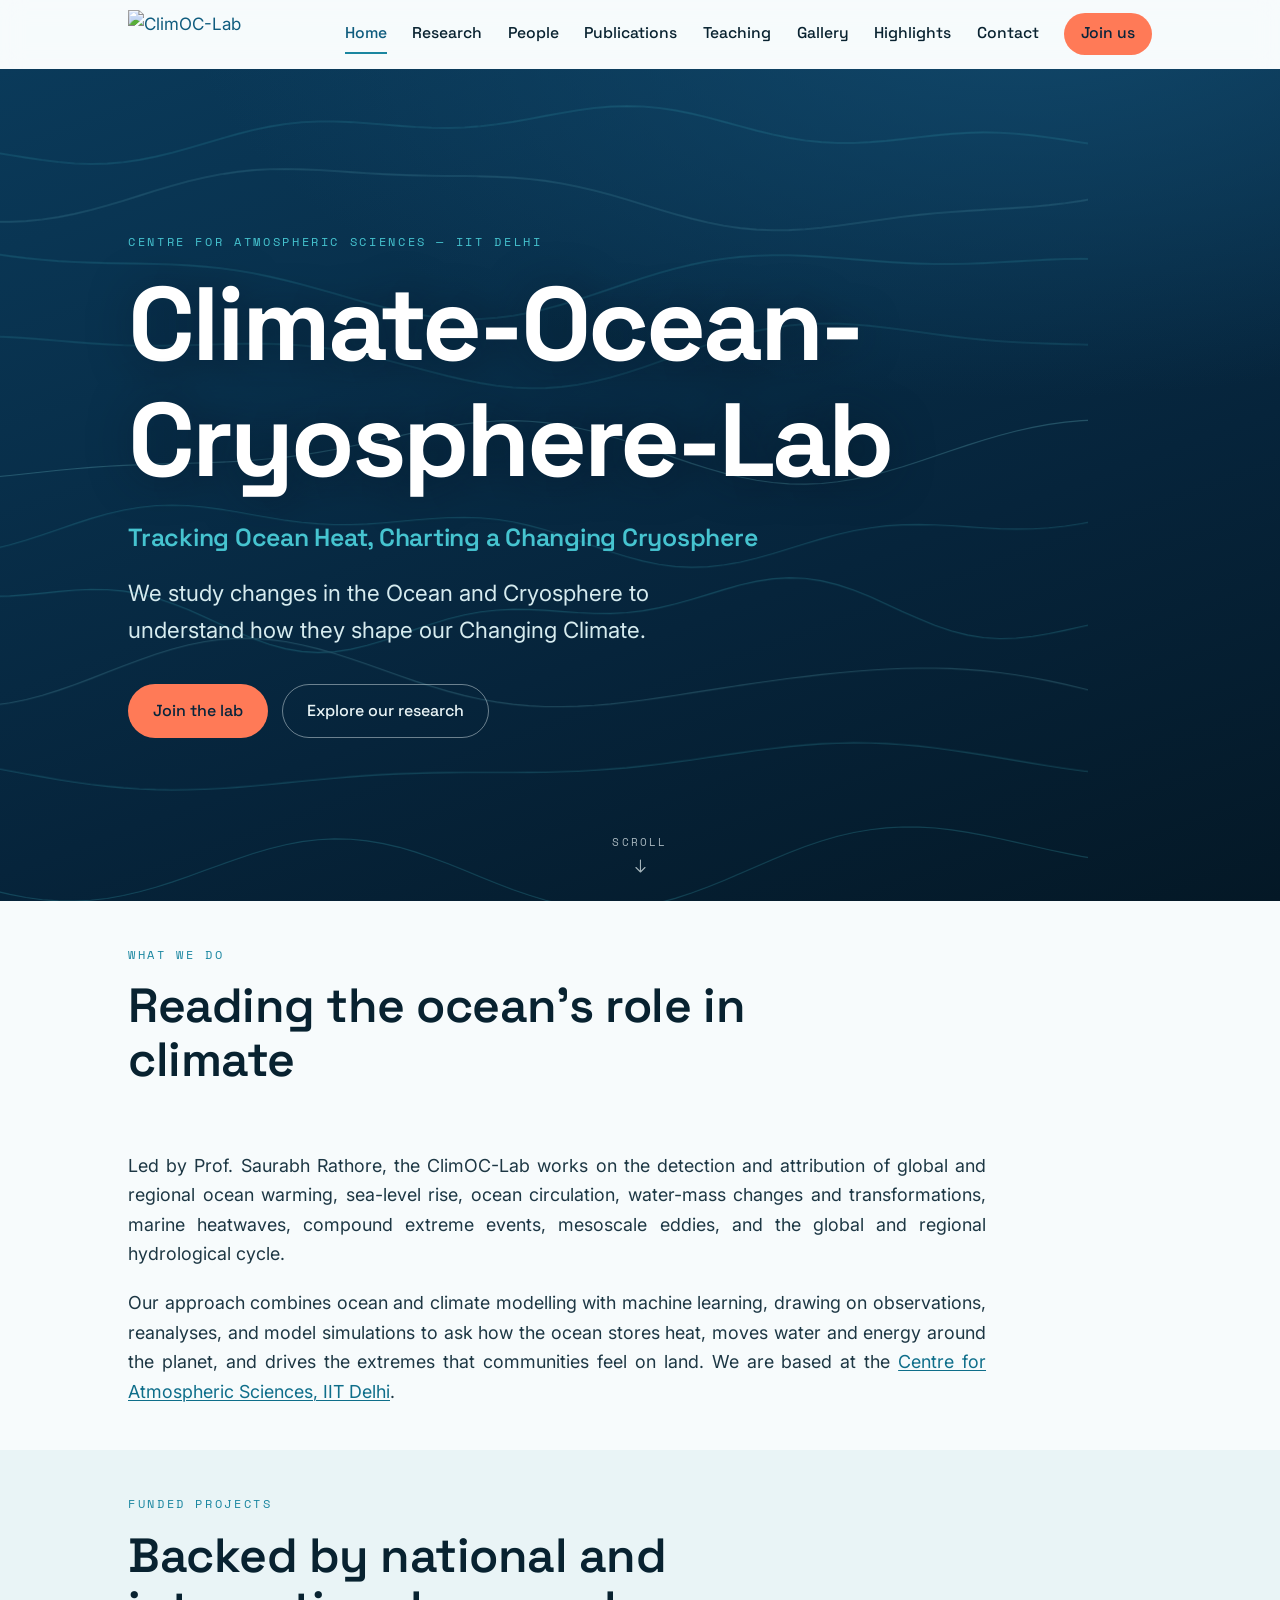
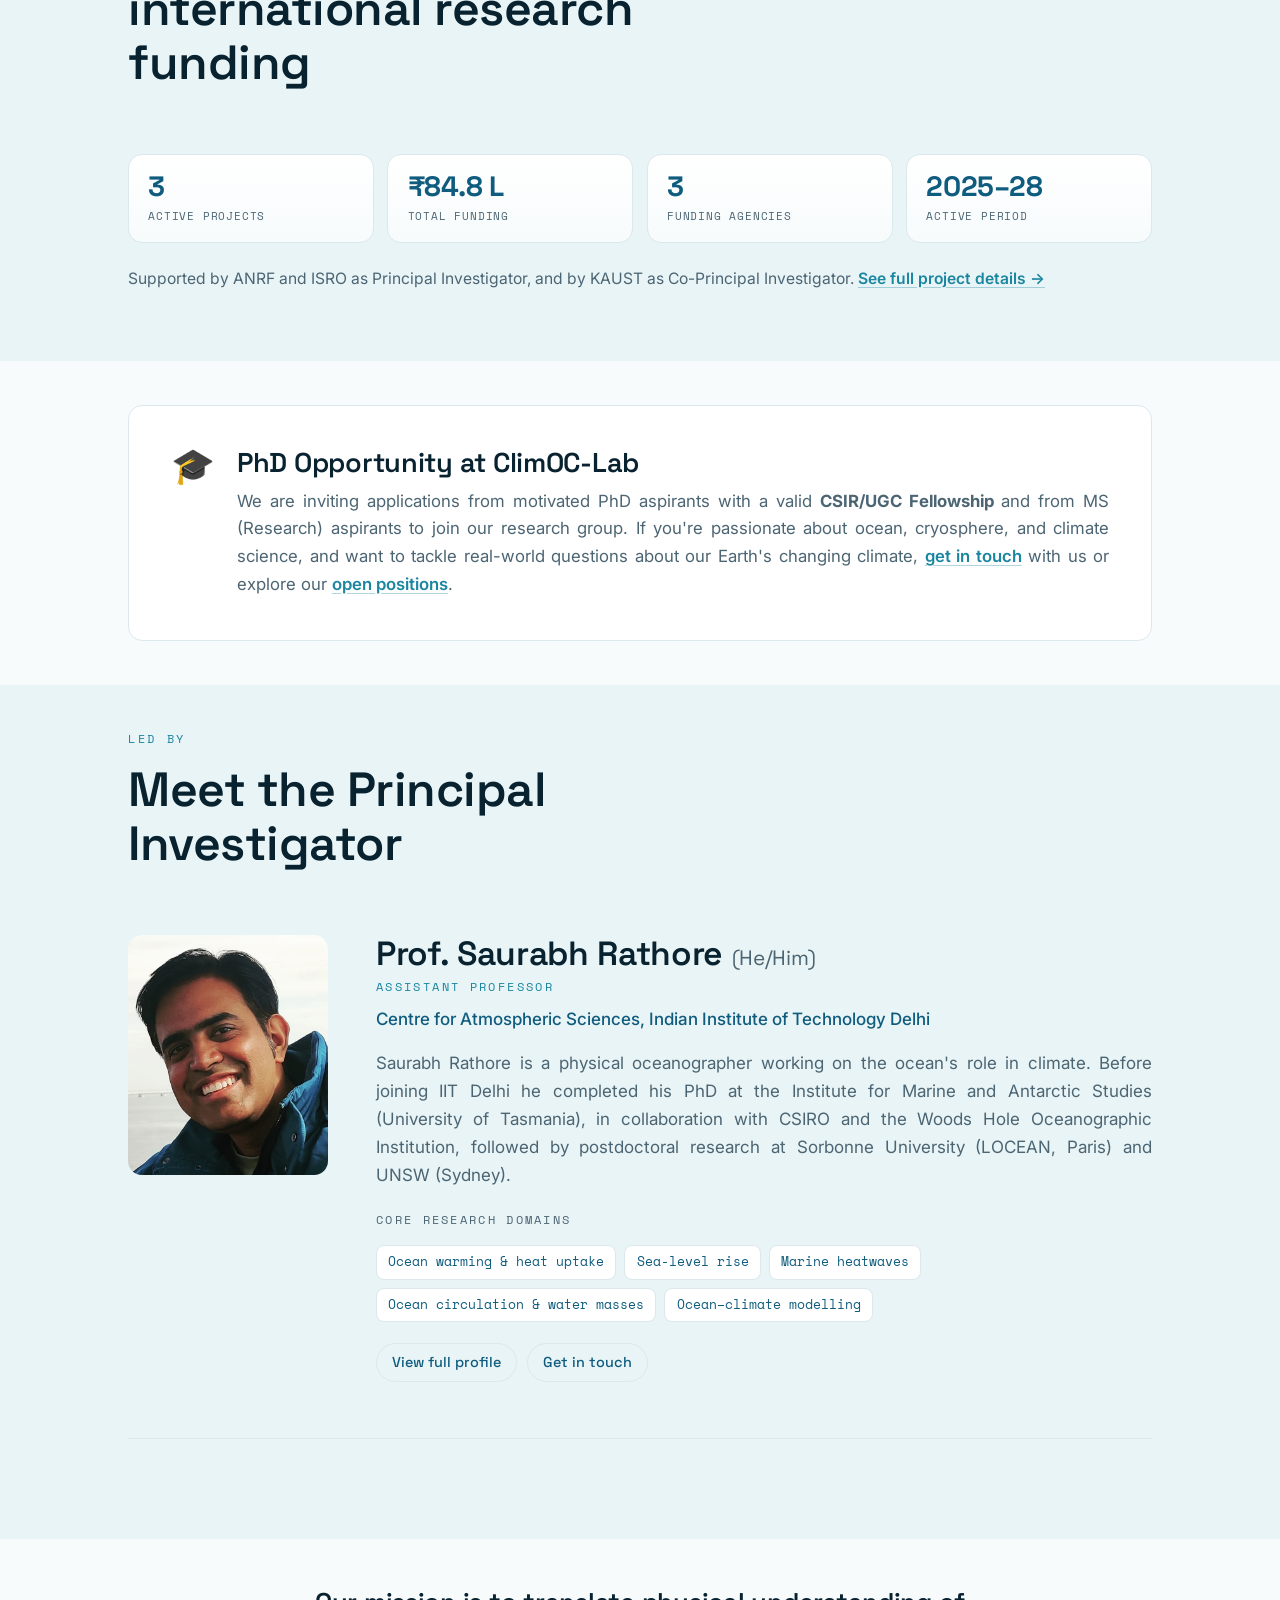
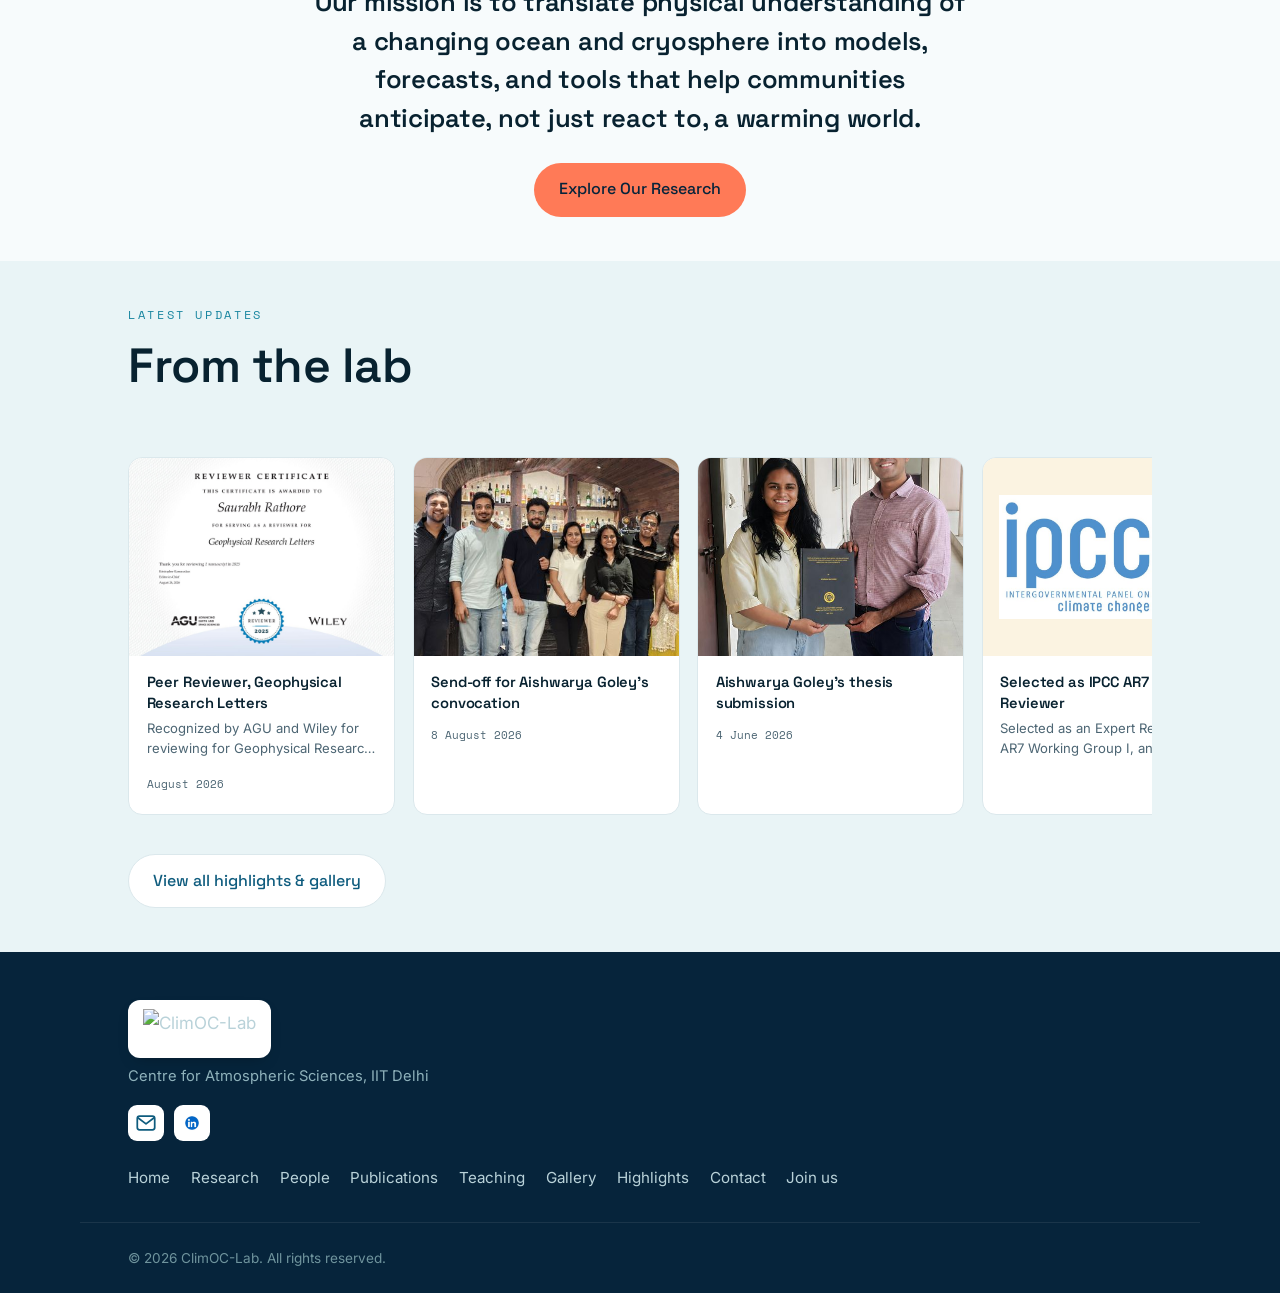
==== index.html @ 92ea8658 "Add files via upload" ====
<!DOCTYPE html>
<html lang="en">
<head>
  <meta charset="UTF-8" />
  <meta name="viewport" content="width=device-width, initial-scale=1.0" />
  <title>ClimOC-Lab — CAS, IIT Delhi</title>
  <meta name="description" content="The ClimOC-Lab at the Centre for Atmospheric Sciences, IIT Delhi, studies ocean warming, sea-level rise, circulation, marine heatwaves, and the ocean's role in a changing climate." />

  <!-- Social preview -->
  <meta property="og:title" content="ClimOC-Lab" />
  <meta property="og:description" content="Studying the global ocean and its role in a changing climate." />
  <meta property="og:type" content="website" />

  <!-- Fonts -->
  <link rel="preconnect" href="https://fonts.googleapis.com" />
  <link rel="preconnect" href="https://fonts.gstatic.com" crossorigin />
  <link href="https://fonts.googleapis.com/css2?family=Space+Grotesk:wght@400;500;600;700&family=Inter:wght@400;500;600&family=Space+Mono:wght@400;700&display=swap" rel="stylesheet" />

  <link rel="stylesheet" href="style.css" />
  <script>document.documentElement.classList.add('js');setTimeout(function(){document.documentElement.classList.add('intro-done');},2400);</script>
  <style>
    /* PI social / research profile icons */
    .pi__social{ display:flex; flex-wrap:wrap; gap:10px; margin-top:14px; }
    .pi__social a{ width:42px; height:42px; border-radius:10px; border:1px solid var(--c-line);
      background:#fff; display:grid; place-items:center; padding:7px;
      transition:transform .15s ease, border-color .2s ease, box-shadow .2s ease; }
    .pi__social a:hover{ transform:translateY(-2px); border-color:var(--c-current);
      box-shadow:0 8px 18px -10px rgba(8,34,48,.45); }
    .pi__social img{ width:100%; height:100%; object-fit:contain; display:block; }
    .pill--cv{ background:var(--c-foam); border-color:var(--c-current); color:var(--c-ocean); font-weight:600; }

    /* This page stacks six sections, each carrying the shared 4–7.5rem top+bottom
       padding meant for a standalone page. That compounds into a huge amount of
       empty scroll between sections — tighten it uniformly across all of them. */
    #about, #funding, #phd-opportunity, #meet-the-pi, #mission, #updates{
      padding-top:clamp(1.75rem, 3.5vw, 2.75rem);
      padding-bottom:clamp(1.75rem, 3.5vw, 2.75rem);
    }

    /* ---- funded projects mini-stats ---- */
    .home-pstats{ display:flex; flex-wrap:wrap; gap:.85rem; margin:0 0 1.4rem; }
    .home-pstat{ flex:1 1 150px; background:linear-gradient(180deg,#fff,var(--c-mist)); border:1px solid var(--c-line);
      border-radius:14px; padding:1.05rem 1.2rem; }
    .home-pstat__num{ font-family:var(--font-display); font-weight:700; font-size:1.75rem; color:var(--c-ocean);
      line-height:1.05; letter-spacing:-.015em; white-space:nowrap; }
    .home-pstat__label{ font-family:var(--font-mono); font-size:.71rem; letter-spacing:.07em; text-transform:uppercase;
      color:var(--c-slate); margin-top:.35rem; }
    .home-funding-note{ color:var(--c-slate); font-size:.98rem; margin:0 0 1.6rem; text-align:justify; }
    .home-funding-note a{ color:var(--c-current); font-weight:600; text-decoration:underline;
      text-decoration-color:rgba(26,134,160,.35); text-underline-offset:3px; white-space:nowrap; }
    .home-funding-note a:hover{ text-decoration-color:currentColor; }

    /* ---- latest updates (merged: highlights + gallery, kept selective) ---- */
    .updates-grid{ display:flex; gap:1.1rem; margin:0 0 1.8rem; overflow-x:auto; scroll-snap-type:x mandatory;
      padding-bottom:.6rem; -webkit-overflow-scrolling:touch; }
    .updates-grid::-webkit-scrollbar{ height:7px; }
    .updates-grid::-webkit-scrollbar-track{ background:var(--c-mist); border-radius:999px; }
    .updates-grid::-webkit-scrollbar-thumb{ background:var(--c-line); border-radius:999px; }
    .updates-grid::-webkit-scrollbar-thumb:hover{ background:var(--c-current); }
    .update-card{ flex:0 0 clamp(220px, 24vw, 267px); scroll-snap-align:start; display:block; background:#fff;
      border:1px solid var(--c-line); border-radius:14px; overflow:hidden;
      text-decoration:none; transition:transform .2s ease, box-shadow .2s ease, border-color .2s ease; }
    .update-card:hover{ transform:translateY(-4px); box-shadow:0 18px 36px -22px rgba(8,34,48,.4); border-color:var(--cat-color,#BFE0E6); }
    .update-card__visual{ aspect-ratio:4/3; background:var(--c-mist); overflow:hidden; }
    .update-card__visual img{ width:100%; height:100%; object-fit:cover; display:block; transition:transform .4s ease; }
    .update-card:hover .update-card__visual img{ transform:scale(1.06); }
    .update-card__icon{ width:100%; height:100%; display:grid; place-items:center; background:var(--cat-tint,#F7FBFC); }
    .update-card__visual--logo{ display:grid; place-items:center; background:var(--cat-tint,#F7FBFC); padding:1rem; }
    .update-card__visual--logo img{ width:100%; height:100%; object-fit:contain; }
    .update-card__icon svg{ width:34px; height:34px; color:var(--cat-color); }
    .update-card__body{ padding:1rem 1.1rem 1.15rem; }
    .update-card__badge{ display:block; font-family:var(--font-mono); font-size:.66rem; font-weight:700;
      letter-spacing:.05em; text-transform:uppercase; color:var(--cat-color); margin-bottom:.5rem; }
    .update-card__title{ font-size:.92rem; font-weight:600; color:var(--c-ink); margin:0 0 .35rem; line-height:1.4;
      display:-webkit-box; -webkit-line-clamp:2; -webkit-box-orient:vertical; overflow:hidden; }
    .update-card__desc{ font-size:.82rem; color:var(--c-slate); line-height:1.5; margin:0 0 .6rem;
      display:-webkit-box; -webkit-line-clamp:2; -webkit-box-orient:vertical; overflow:hidden; }
    .update-card__date{ font-family:var(--font-mono); font-size:.7rem; color:var(--c-slate); }
    .btn--ghost-light{ background:#fff; color:var(--c-ocean); border:1.5px solid var(--c-line); }
    .btn--ghost-light:hover{ border-color:var(--c-current); color:var(--c-current); background:var(--c-foam); }

    /* ---- our mission ---- */
    .home-mission{ max-width:68ch; text-align:center; margin-inline:auto; }
    .home-mission__text{ font-family:var(--font-display); font-weight:600; font-size:clamp(1.25rem,2.6vw,1.6rem);
      color:var(--c-ink); line-height:1.5; letter-spacing:-.01em; margin:0 0 1.6rem; }
    #about .about__lead{ max-width:78ch; }
  </style>
  <link rel="icon" type="image/png" href="main-logo/climoc-logo.png" />
</head>
<body>
  <a class="skip-link" href="#main">Skip to content</a>

  <!-- ============ NAV ============ -->
  <header class="nav" id="nav">
    <div class="nav__inner">
      <a class="brand" href="index.html" aria-label="ClimOC-Lab home">
        <img class="brand__img" src="main-logo/climoc-logo.png" alt="ClimOC-Lab" style="height:48px;width:auto;display:block">
      </a>

      <button class="nav__toggle" id="navToggle" aria-expanded="false" aria-controls="navMenu" aria-label="Open menu">
        <span></span><span></span><span></span>
      </button>

      <nav class="nav__menu" id="navMenu" aria-label="Primary">
        <a href="index.html" class="is-active" aria-current="page">Home</a>
        <a href="research.html">Research</a>
        <a href="people.html">People</a>
        <a href="publications.html">Publications</a>
        <a href="teaching.html">Teaching</a>
        <a href="gallery.html">Gallery</a>
        <a href="highlights.html">Highlights</a>
        <a href="contact.html">Contact</a>
        <a href="join.html" class="nav__cta">Join us</a>
      </nav>
    </div>
  </header>

  <main id="main">

    <!-- ============ HERO ============ -->
    <section class="hero" id="home">
      <div class="hero-bg" aria-hidden="true">
        <svg class="contours" viewBox="0 0 1440 820" preserveAspectRatio="xMidYMid slice">
          <g class="contour-lines">
            <path d="M 0.0 -50.1 L 16.0 -53.3 L 32.0 -56.5 L 48.0 -59.8 L 64.0 -63.0 L 80.0 -65.9 L 96.0 -68.5 L 112.0 -70.7 L 128.0 -72.4 L 144.0 -73.5 L 160.0 -74.1 L 176.0 -74.0 L 192.0 -73.4 L 208.0 -72.2 L 224.0 -70.5 L 240.0 -68.5 L 256.0 -66.1 L 272.0 -63.6 L 288.0 -61.0 L 304.0 -58.5 L 320.0 -56.1 L 336.0 -53.9 L 352.0 -52.0 L 368.0 -50.4 L 384.0 -49.1 L 400.0 -48.1 L 416.0 -47.4 L 432.0 -46.8 L 448.0 -46.4 L 464.0 -46.1 L 480.0 -45.7 L 496.0 -45.2 L 512.0 -44.5 L 528.0 -43.6 L 544.0 -42.4 L 560.0 -40.9 L 576.0 -39.1 L 592.0 -37.0 L 608.0 -34.7 L 624.0 -32.3 L 640.0 -29.9 L 656.0 -27.5 L 672.0 -25.2 L 688.0 -23.3 L 704.0 -21.7 L 720.0 -20.5 L 736.0 -19.9 L 752.0 -19.9 L 768.0 -20.4 L 784.0 -21.5 L 800.0 -23.2 L 816.0 -25.3 L 832.0 -27.8 L 848.0 -30.6 L 864.0 -33.5 L 880.0 -36.5 L 896.0 -39.5 L 912.0 -42.2 L 928.0 -44.7 L 944.0 -46.8 L 960.0 -48.5 L 976.0 -49.7 L 992.0 -50.4 L 1008.0 -50.7 L 1024.0 -50.6 L 1040.0 -50.1 L 1056.0 -49.4 L 1072.0 -48.5 L 1088.0 -47.5 L 1104.0 -46.5 L 1120.0 -45.6 L 1136.0 -44.8 L 1152.0 -44.3 L 1168.0 -44.0 L 1184.0 -43.9 L 1200.0 -44.0 L 1216.0 -44.4 L 1232.0 -44.8 L 1248.0 -45.3 L 1264.0 -45.7 L 1280.0 -46.0 L 1296.0 -46.0 L 1312.0 -45.7 L 1328.0 -45.1 L 1344.0 -44.0 L 1360.0 -42.4 L 1376.0 -40.4 L 1392.0 -37.9 L 1408.0 -35.1 L 1424.0 -31.9 L 1440.0 -28.5" />
            <path d="M 0.0 74.2 L 16.0 78.2 L 32.0 81.3 L 48.0 83.6 L 64.0 84.8 L 80.0 85.2 L 96.0 84.8 L 112.0 83.8 L 128.0 82.3 L 144.0 80.6 L 160.0 79.1 L 176.0 77.8 L 192.0 76.9 L 208.0 76.7 L 224.0 77.1 L 240.0 78.2 L 256.0 80.0 L 272.0 82.2 L 288.0 84.7 L 304.0 87.3 L 320.0 89.7 L 336.0 91.7 L 352.0 93.1 L 368.0 93.6 L 384.0 93.3 L 400.0 91.9 L 416.0 89.6 L 432.0 86.4 L 448.0 82.5 L 464.0 78.1 L 480.0 73.4 L 496.0 68.7 L 512.0 64.2 L 528.0 60.1 L 544.0 56.8 L 560.0 54.2 L 576.0 52.5 L 592.0 51.7 L 608.0 51.7 L 624.0 52.3 L 640.0 53.4 L 656.0 54.7 L 672.0 56.1 L 688.0 57.2 L 704.0 57.9 L 720.0 58.1 L 736.0 57.6 L 752.0 56.4 L 768.0 54.5 L 784.0 52.1 L 800.0 49.3 L 816.0 46.2 L 832.0 43.3 L 848.0 40.6 L 864.0 38.5 L 880.0 37.1 L 896.0 36.6 L 912.0 37.0 L 928.0 38.5 L 944.0 40.8 L 960.0 44.0 L 976.0 47.8 L 992.0 52.1 L 1008.0 56.4 L 1024.0 60.7 L 1040.0 64.6 L 1056.0 67.9 L 1072.0 70.4 L 1088.0 72.1 L 1104.0 72.9 L 1120.0 72.9 L 1136.0 72.1 L 1152.0 70.8 L 1168.0 69.1 L 1184.0 67.2 L 1200.0 65.4 L 1216.0 63.9 L 1232.0 62.9 L 1248.0 62.5 L 1264.0 62.8 L 1280.0 63.8 L 1296.0 65.4 L 1312.0 67.5 L 1328.0 69.9 L 1344.0 72.4 L 1360.0 74.7 L 1376.0 76.6 L 1392.0 77.8 L 1408.0 78.3 L 1424.0 77.8 L 1440.0 76.3" />
            <path d="M 0.0 131.7 L 16.0 133.8 L 32.0 135.4 L 48.0 136.6 L 64.0 137.4 L 80.0 138.0 L 96.0 138.6 L 112.0 139.1 L 128.0 139.8 L 144.0 140.6 L 160.0 141.7 L 176.0 143.1 L 192.0 144.6 L 208.0 146.2 L 224.0 147.7 L 240.0 149.1 L 256.0 150.2 L 272.0 150.7 L 288.0 150.7 L 304.0 149.9 L 320.0 148.3 L 336.0 146.0 L 352.0 142.8 L 368.0 139.0 L 384.0 134.6 L 400.0 129.8 L 416.0 124.8 L 432.0 119.8 L 448.0 115.1 L 464.0 110.7 L 480.0 106.9 L 496.0 103.8 L 512.0 101.4 L 528.0 99.7 L 544.0 98.8 L 560.0 98.6 L 576.0 98.9 L 592.0 99.6 L 608.0 100.5 L 624.0 101.6 L 640.0 102.7 L 656.0 103.6 L 672.0 104.3 L 688.0 104.8 L 704.0 105.2 L 720.0 105.4 L 736.0 105.5 L 752.0 105.8 L 768.0 106.3 L 784.0 107.1 L 800.0 108.4 L 816.0 110.3 L 832.0 112.8 L 848.0 116.0 L 864.0 119.7 L 880.0 124.0 L 896.0 128.6 L 912.0 133.5 L 928.0 138.4 L 944.0 143.1 L 960.0 147.5 L 976.0 151.3 L 992.0 154.5 L 1008.0 156.8 L 1024.0 158.3 L 1040.0 158.9 L 1056.0 158.8 L 1072.0 157.9 L 1088.0 156.4 L 1104.0 154.5 L 1120.0 152.3 L 1136.0 150.0 L 1152.0 147.8 L 1168.0 145.6 L 1184.0 143.8 L 1200.0 142.2 L 1216.0 140.9 L 1232.0 139.8 L 1248.0 138.8 L 1264.0 137.9 L 1280.0 136.9 L 1296.0 135.7 L 1312.0 134.2 L 1328.0 132.3 L 1344.0 130.0 L 1360.0 127.1 L 1376.0 123.9 L 1392.0 120.3 L 1408.0 116.5 L 1424.0 112.6 L 1440.0 108.9" />
            <path d="M 0.0 189.7 L 16.0 184.2 L 32.0 179.2 L 48.0 174.8 L 64.0 171.0 L 80.0 168.0 L 96.0 165.9 L 112.0 164.6 L 128.0 164.1 L 144.0 164.4 L 160.0 165.4 L 176.0 167.0 L 192.0 169.0 L 208.0 171.5 L 224.0 174.1 L 240.0 176.9 L 256.0 179.6 L 272.0 182.1 L 288.0 184.4 L 304.0 186.4 L 320.0 188.0 L 336.0 189.3 L 352.0 190.2 L 368.0 190.8 L 384.0 191.3 L 400.0 191.6 L 416.0 191.8 L 432.0 192.2 L 448.0 192.7 L 464.0 193.5 L 480.0 194.8 L 496.0 196.4 L 512.0 198.6 L 528.0 201.3 L 544.0 204.6 L 560.0 208.3 L 576.0 212.4 L 592.0 216.8 L 608.0 221.3 L 624.0 226.0 L 640.0 230.5 L 656.0 234.7 L 672.0 238.4 L 688.0 241.6 L 704.0 244.1 L 720.0 245.8 L 736.0 246.6 L 752.0 246.4 L 768.0 245.2 L 784.0 243.2 L 800.0 240.3 L 816.0 236.5 L 832.0 232.2 L 848.0 227.3 L 864.0 222.1 L 880.0 216.7 L 896.0 211.3 L 912.0 206.0 L 928.0 201.1 L 944.0 196.7 L 960.0 192.8 L 976.0 189.5 L 992.0 187.0 L 1008.0 185.2 L 1024.0 184.0 L 1040.0 183.5 L 1056.0 183.6 L 1072.0 184.2 L 1088.0 185.2 L 1104.0 186.3 L 1120.0 187.6 L 1136.0 188.9 L 1152.0 190.1 L 1168.0 191.1 L 1184.0 191.8 L 1200.0 192.2 L 1216.0 192.2 L 1232.0 191.9 L 1248.0 191.3 L 1264.0 190.5 L 1280.0 189.6 L 1296.0 188.7 L 1312.0 187.9 L 1328.0 187.3 L 1344.0 187.1 L 1360.0 187.3 L 1376.0 188.1 L 1392.0 189.5 L 1408.0 191.6 L 1424.0 194.3 L 1440.0 197.8" />
            <path d="M 0.0 326.6 L 16.0 323.9 L 32.0 320.3 L 48.0 316.0 L 64.0 311.0 L 80.0 305.5 L 96.0 299.8 L 112.0 294.0 L 128.0 288.3 L 144.0 283.0 L 160.0 278.1 L 176.0 273.8 L 192.0 270.2 L 208.0 267.4 L 224.0 265.4 L 240.0 264.1 L 256.0 263.6 L 272.0 263.6 L 288.0 264.2 L 304.0 265.2 L 320.0 266.5 L 336.0 267.8 L 352.0 269.2 L 368.0 270.4 L 384.0 271.4 L 400.0 272.2 L 416.0 272.6 L 432.0 272.8 L 448.0 272.6 L 464.0 272.3 L 480.0 271.8 L 496.0 271.3 L 512.0 270.9 L 528.0 270.7 L 544.0 270.9 L 560.0 271.4 L 576.0 272.5 L 592.0 274.1 L 608.0 276.3 L 624.0 279.1 L 640.0 282.4 L 656.0 286.1 L 672.0 290.2 L 688.0 294.4 L 704.0 298.6 L 720.0 302.7 L 736.0 306.4 L 752.0 309.6 L 768.0 312.2 L 784.0 313.9 L 800.0 314.7 L 816.0 314.5 L 832.0 313.3 L 848.0 311.2 L 864.0 308.0 L 880.0 304.1 L 896.0 299.4 L 912.0 294.2 L 928.0 288.6 L 944.0 282.8 L 960.0 277.1 L 976.0 271.6 L 992.0 266.5 L 1008.0 262.0 L 1024.0 258.1 L 1040.0 255.1 L 1056.0 252.8 L 1072.0 251.4 L 1088.0 250.8 L 1104.0 251.0 L 1120.0 251.8 L 1136.0 253.2 L 1152.0 255.0 L 1168.0 257.0 L 1184.0 259.2 L 1200.0 261.4 L 1216.0 263.5 L 1232.0 265.4 L 1248.0 267.0 L 1264.0 268.3 L 1280.0 269.3 L 1296.0 270.1 L 1312.0 270.7 L 1328.0 271.1 L 1344.0 271.5 L 1360.0 272.1 L 1376.0 272.8 L 1392.0 273.9 L 1408.0 275.4 L 1424.0 277.4 L 1440.0 279.9" />
            <path d="M 0.0 353.4 L 16.0 359.0 L 32.0 364.9 L 48.0 370.9 L 64.0 376.7 L 80.0 382.3 L 96.0 387.4 L 112.0 392.1 L 128.0 396.1 L 144.0 399.4 L 160.0 402.0 L 176.0 403.8 L 192.0 404.9 L 208.0 405.4 L 224.0 405.3 L 240.0 404.6 L 256.0 403.5 L 272.0 402.1 L 288.0 400.6 L 304.0 398.9 L 320.0 397.2 L 336.0 395.5 L 352.0 394.0 L 368.0 392.7 L 384.0 391.6 L 400.0 390.7 L 416.0 390.0 L 432.0 389.5 L 448.0 389.0 L 464.0 388.6 L 480.0 388.1 L 496.0 387.5 L 512.0 386.7 L 528.0 385.6 L 544.0 384.2 L 560.0 382.5 L 576.0 380.4 L 592.0 377.9 L 608.0 375.1 L 624.0 371.9 L 640.0 368.6 L 656.0 365.1 L 672.0 361.6 L 688.0 358.1 L 704.0 355.0 L 720.0 352.1 L 736.0 349.8 L 752.0 348.0 L 768.0 346.9 L 784.0 346.6 L 800.0 347.2 L 816.0 348.5 L 832.0 350.8 L 848.0 353.8 L 864.0 357.6 L 880.0 362.0 L 896.0 366.9 L 912.0 372.2 L 928.0 377.7 L 944.0 383.3 L 960.0 388.7 L 976.0 393.7 L 992.0 398.3 L 1008.0 402.2 L 1024.0 405.4 L 1040.0 407.6 L 1056.0 408.9 L 1072.0 409.2 L 1088.0 408.5 L 1104.0 406.8 L 1120.0 404.2 L 1136.0 400.8 L 1152.0 396.7 L 1168.0 392.0 L 1184.0 386.9 L 1200.0 381.5 L 1216.0 376.1 L 1232.0 370.7 L 1248.0 365.7 L 1264.0 361.0 L 1280.0 356.8 L 1296.0 353.2 L 1312.0 350.3 L 1328.0 348.1 L 1344.0 346.6 L 1360.0 345.8 L 1376.0 345.6 L 1392.0 346.1 L 1408.0 347.1 L 1424.0 348.4 L 1440.0 350.1" />
            <path d="M 0.0 448.5 L 16.0 447.6 L 32.0 447.3 L 48.0 447.7 L 64.0 448.9 L 80.0 450.9 L 96.0 453.7 L 112.0 457.0 L 128.0 460.8 L 144.0 464.8 L 160.0 468.7 L 176.0 472.1 L 192.0 474.9 L 208.0 476.8 L 224.0 477.6 L 240.0 477.3 L 256.0 475.7 L 272.0 473.0 L 288.0 469.2 L 304.0 464.5 L 320.0 459.3 L 336.0 453.8 L 352.0 448.3 L 368.0 443.1 L 384.0 438.5 L 400.0 434.8 L 416.0 432.1 L 432.0 430.4 L 448.0 429.9 L 464.0 430.4 L 480.0 431.9 L 496.0 434.0 L 512.0 436.6 L 528.0 439.5 L 544.0 442.3 L 560.0 444.9 L 576.0 446.9 L 592.0 448.3 L 608.0 449.1 L 624.0 449.1 L 640.0 448.5 L 656.0 447.4 L 672.0 446.0 L 688.0 444.5 L 704.0 443.2 L 720.0 442.2 L 736.0 442.0 L 752.0 442.5 L 768.0 444.0 L 784.0 446.5 L 800.0 450.0 L 816.0 454.3 L 832.0 459.3 L 848.0 464.7 L 864.0 470.3 L 880.0 475.7 L 896.0 480.7 L 912.0 485.0 L 928.0 488.3 L 944.0 490.4 L 960.0 491.2 L 976.0 490.7 L 992.0 488.9 L 1008.0 486.1 L 1024.0 482.2 L 1040.0 477.8 L 1056.0 472.9 L 1072.0 467.9 L 1088.0 463.1 L 1104.0 458.8 L 1120.0 455.1 L 1136.0 452.3 L 1152.0 450.3 L 1168.0 449.3 L 1184.0 449.0 L 1200.0 449.4 L 1216.0 450.2 L 1232.0 451.3 L 1248.0 452.4 L 1264.0 453.2 L 1280.0 453.5 L 1296.0 453.3 L 1312.0 452.3 L 1328.0 450.6 L 1344.0 448.2 L 1360.0 445.1 L 1376.0 441.7 L 1392.0 438.2 L 1408.0 434.7 L 1424.0 431.5 L 1440.0 429.0" />
            <path d="M 0.0 539.4 L 16.0 531.6 L 32.0 524.0 L 48.0 517.0 L 64.0 510.9 L 80.0 506.1 L 96.0 502.8 L 112.0 501.1 L 128.0 500.9 L 144.0 502.0 L 160.0 504.2 L 176.0 507.0 L 192.0 510.2 L 208.0 513.4 L 224.0 516.2 L 240.0 518.3 L 256.0 519.6 L 272.0 519.9 L 288.0 519.5 L 304.0 518.3 L 320.0 516.8 L 336.0 515.1 L 352.0 513.7 L 368.0 513.0 L 384.0 513.2 L 400.0 514.6 L 416.0 517.3 L 432.0 521.3 L 448.0 526.7 L 464.0 533.0 L 480.0 540.1 L 496.0 547.5 L 512.0 554.8 L 528.0 561.5 L 544.0 567.1 L 560.0 571.5 L 576.0 574.2 L 592.0 575.2 L 608.0 574.4 L 624.0 572.0 L 640.0 568.2 L 656.0 563.4 L 672.0 558.0 L 688.0 552.3 L 704.0 546.9 L 720.0 542.1 L 736.0 538.1 L 752.0 535.2 L 768.0 533.4 L 784.0 532.6 L 800.0 532.8 L 816.0 533.6 L 832.0 534.8 L 848.0 535.9 L 864.0 536.6 L 880.0 536.7 L 896.0 535.9 L 912.0 534.0 L 928.0 531.1 L 944.0 527.3 L 960.0 522.8 L 976.0 518.0 L 992.0 513.1 L 1008.0 508.6 L 1024.0 505.0 L 1040.0 502.5 L 1056.0 501.5 L 1072.0 502.1 L 1088.0 504.5 L 1104.0 508.4 L 1120.0 513.8 L 1136.0 520.2 L 1152.0 527.4 L 1168.0 534.8 L 1184.0 541.9 L 1200.0 548.4 L 1216.0 553.8 L 1232.0 557.9 L 1248.0 560.5 L 1264.0 561.5 L 1280.0 561.0 L 1296.0 559.3 L 1312.0 556.6 L 1328.0 553.3 L 1344.0 549.7 L 1360.0 546.3 L 1376.0 543.4 L 1392.0 541.2 L 1408.0 539.9 L 1424.0 539.5 L 1440.0 539.9" />
            <path d="M 0.0 571.4 L 16.0 572.3 L 32.0 574.2 L 48.0 577.0 L 64.0 580.8 L 80.0 585.2 L 96.0 590.2 L 112.0 595.6 L 128.0 601.2 L 144.0 606.8 L 160.0 612.0 L 176.0 616.8 L 192.0 621.0 L 208.0 624.3 L 224.0 626.6 L 240.0 627.9 L 256.0 628.0 L 272.0 627.0 L 288.0 624.8 L 304.0 621.6 L 320.0 617.4 L 336.0 612.4 L 352.0 606.8 L 368.0 600.8 L 384.0 594.6 L 400.0 588.4 L 416.0 582.4 L 432.0 576.8 L 448.0 571.9 L 464.0 567.7 L 480.0 564.5 L 496.0 562.3 L 512.0 561.2 L 528.0 561.3 L 544.0 562.4 L 560.0 564.5 L 576.0 567.6 L 592.0 571.5 L 608.0 576.1 L 624.0 581.3 L 640.0 586.7 L 656.0 592.4 L 672.0 598.0 L 688.0 603.5 L 704.0 608.6 L 720.0 613.4 L 736.0 617.6 L 752.0 621.1 L 768.0 624.0 L 784.0 626.2 L 800.0 627.7 L 816.0 628.5 L 832.0 628.6 L 848.0 628.2 L 864.0 627.3 L 880.0 625.9 L 896.0 624.1 L 912.0 622.1 L 928.0 619.8 L 944.0 617.4 L 960.0 614.9 L 976.0 612.4 L 992.0 609.9 L 1008.0 607.5 L 1024.0 605.1 L 1040.0 602.9 L 1056.0 600.7 L 1072.0 598.8 L 1088.0 596.9 L 1104.0 595.3 L 1120.0 593.8 L 1136.0 592.6 L 1152.0 591.6 L 1168.0 590.9 L 1184.0 590.6 L 1200.0 590.6 L 1216.0 591.0 L 1232.0 591.9 L 1248.0 593.2 L 1264.0 595.0 L 1280.0 597.2 L 1296.0 599.9 L 1312.0 603.0 L 1328.0 606.5 L 1344.0 610.3 L 1360.0 614.2 L 1376.0 618.3 L 1392.0 622.4 L 1408.0 626.2 L 1424.0 629.8 L 1440.0 633.0" />
            <path d="M 0.0 678.4 L 16.0 677.3 L 32.0 676.3 L 48.0 675.2 L 64.0 674.3 L 80.0 673.6 L 96.0 673.0 L 112.0 672.8 L 128.0 672.8 L 144.0 673.2 L 160.0 674.0 L 176.0 675.2 L 192.0 676.7 L 208.0 678.6 L 224.0 680.8 L 240.0 683.3 L 256.0 686.0 L 272.0 688.9 L 288.0 691.8 L 304.0 694.8 L 320.0 697.6 L 336.0 700.4 L 352.0 702.9 L 368.0 705.1 L 384.0 706.9 L 400.0 708.4 L 416.0 709.5 L 432.0 710.2 L 448.0 710.5 L 464.0 710.3 L 480.0 709.8 L 496.0 709.0 L 512.0 707.9 L 528.0 706.6 L 544.0 705.1 L 560.0 703.5 L 576.0 701.9 L 592.0 700.4 L 608.0 698.9 L 624.0 697.6 L 640.0 696.4 L 656.0 695.4 L 672.0 694.6 L 688.0 694.1 L 704.0 693.7 L 720.0 693.4 L 736.0 693.3 L 752.0 693.3 L 768.0 693.3 L 784.0 693.3 L 800.0 693.2 L 816.0 693.0 L 832.0 692.6 L 848.0 692.0 L 864.0 691.1 L 880.0 690.0 L 896.0 688.7 L 912.0 687.0 L 928.0 685.2 L 944.0 683.1 L 960.0 680.9 L 976.0 678.5 L 992.0 676.2 L 1008.0 673.9 L 1024.0 671.6 L 1040.0 669.6 L 1056.0 667.8 L 1072.0 666.3 L 1088.0 665.1 L 1104.0 664.4 L 1120.0 664.1 L 1136.0 664.2 L 1152.0 664.8 L 1168.0 665.9 L 1184.0 667.3 L 1200.0 669.1 L 1216.0 671.3 L 1232.0 673.7 L 1248.0 676.2 L 1264.0 678.9 L 1280.0 681.6 L 1296.0 684.3 L 1312.0 686.9 L 1328.0 689.3 L 1344.0 691.5 L 1360.0 693.5 L 1376.0 695.1 L 1392.0 696.4 L 1408.0 697.4 L 1424.0 698.1 L 1440.0 698.6" />
            <path d="M 0.0 759.1 L 16.0 758.6 L 32.0 758.5 L 48.0 758.8 L 64.0 759.5 L 80.0 760.8 L 96.0 762.7 L 112.0 765.2 L 128.0 768.2 L 144.0 771.9 L 160.0 776.0 L 176.0 780.6 L 192.0 785.4 L 208.0 790.5 L 224.0 795.6 L 240.0 800.6 L 256.0 805.4 L 272.0 809.7 L 288.0 813.4 L 304.0 816.4 L 320.0 818.6 L 336.0 819.8 L 352.0 820.0 L 368.0 819.2 L 384.0 817.4 L 400.0 814.5 L 416.0 810.8 L 432.0 806.4 L 448.0 801.3 L 464.0 795.7 L 480.0 789.9 L 496.0 784.1 L 512.0 778.4 L 528.0 773.1 L 544.0 768.4 L 560.0 764.4 L 576.0 761.4 L 592.0 759.5 L 608.0 758.7 L 624.0 759.0 L 640.0 760.6 L 656.0 763.3 L 672.0 767.0 L 688.0 771.7 L 704.0 777.2 L 720.0 783.2 L 736.0 789.6 L 752.0 796.2 L 768.0 802.6 L 784.0 808.8 L 800.0 814.3 L 816.0 819.1 L 832.0 823.0 L 848.0 825.8 L 864.0 827.4 L 880.0 827.8 L 896.0 827.0 L 912.0 824.9 L 928.0 821.6 L 944.0 817.3 L 960.0 812.0 L 976.0 806.1 L 992.0 799.6 L 1008.0 792.7 L 1024.0 785.8 L 1040.0 778.9 L 1056.0 772.3 L 1072.0 766.2 L 1088.0 760.8 L 1104.0 756.1 L 1120.0 752.4 L 1136.0 749.6 L 1152.0 747.8 L 1168.0 746.9 L 1184.0 747.1 L 1200.0 748.0 L 1216.0 749.8 L 1232.0 752.3 L 1248.0 755.2 L 1264.0 758.5 L 1280.0 762.1 L 1296.0 765.7 L 1312.0 769.3 L 1328.0 772.7 L 1344.0 775.9 L 1360.0 778.6 L 1376.0 780.9 L 1392.0 782.8 L 1408.0 784.2 L 1424.0 785.1 L 1440.0 785.5" />
            <path d="M 0.0 862.4 L 16.0 861.0 L 32.0 859.7 L 48.0 858.6 L 64.0 857.9 L 80.0 857.5 L 96.0 857.4 L 112.0 857.6 L 128.0 858.0 L 144.0 858.5 L 160.0 859.1 L 176.0 859.7 L 192.0 860.2 L 208.0 860.3 L 224.0 860.2 L 240.0 859.6 L 256.0 858.5 L 272.0 857.0 L 288.0 854.9 L 304.0 852.4 L 320.0 849.4 L 336.0 846.1 L 352.0 842.6 L 368.0 839.0 L 384.0 835.3 L 400.0 831.9 L 416.0 828.7 L 432.0 825.9 L 448.0 823.6 L 464.0 821.9 L 480.0 820.9 L 496.0 820.5 L 512.0 820.8 L 528.0 821.8 L 544.0 823.3 L 560.0 825.3 L 576.0 827.7 L 592.0 830.4 L 608.0 833.2 L 624.0 836.0 L 640.0 838.7 L 656.0 841.2 L 672.0 843.4 L 688.0 845.3 L 704.0 846.7 L 720.0 847.8 L 736.0 848.6 L 752.0 849.0 L 768.0 849.1 L 784.0 849.1 L 800.0 849.0 L 816.0 848.9 L 832.0 848.9 L 848.0 849.2 L 864.0 849.7 L 880.0 850.5 L 896.0 851.8 L 912.0 853.3 L 928.0 855.3 L 944.0 857.5 L 960.0 859.9 L 976.0 862.4 L 992.0 865.0 L 1008.0 867.5 L 1024.0 869.7 L 1040.0 871.6 L 1056.0 873.0 L 1072.0 873.9 L 1088.0 874.3 L 1104.0 873.9 L 1120.0 873.0 L 1136.0 871.4 L 1152.0 869.3 L 1168.0 866.6 L 1184.0 863.6 L 1200.0 860.3 L 1216.0 856.8 L 1232.0 853.3 L 1248.0 850.0 L 1264.0 846.8 L 1280.0 844.0 L 1296.0 841.7 L 1312.0 839.8 L 1328.0 838.3 L 1344.0 837.5 L 1360.0 837.0 L 1376.0 837.0 L 1392.0 837.4 L 1408.0 838.0 L 1424.0 838.8 L 1440.0 839.7" />
          </g>
        </svg>
      </div>

      <div class="hero__content">
        <p class="eyebrow eyebrow--light">Centre for Atmospheric Sciences — IIT Delhi</p>
        <h1 class="hero__title">Climate-Ocean-Cryosphere-Lab</h1>
        <p class="hero__tagline">Tracking Ocean Heat, Charting a Changing Cryosphere</p>
        <p class="hero__lede">
          We study changes in the Ocean and Cryosphere to understand how they shape our Changing Climate.
        </p>
        <div class="hero__actions">
          <a class="btn btn--primary" href="join.html">Join the lab</a>
          <a class="btn btn--ghost" href="research.html">Explore our research</a>
        </div>
      </div>

      <a class="hero__scroll" href="#about" aria-label="Scroll to about">
        <span>Scroll</span>
        <svg viewBox="0 0 24 24" width="18" height="18"><path d="M12 4v16M6 14l6 6 6-6" fill="none" stroke="currentColor" stroke-width="1.5" stroke-linecap="round" stroke-linejoin="round"/></svg>
      </a>
    </section>

    <!-- ============ ABOUT ============ -->
    <section class="section" id="about">
      <div class="container">
        <div class="section__head reveal">
          <p class="eyebrow">What we do</p>
          <h2 class="section__title">Reading the ocean's role in climate</h2>
        </div>

        <div class="about__lead reveal">
          <p>
            Led by Prof. Saurabh Rathore, the ClimOC-Lab works on the detection and attribution of
            global and regional ocean warming, sea-level rise, ocean circulation, water-mass changes
            and transformations, marine heatwaves, compound extreme events, mesoscale eddies, and the
            global and regional hydrological cycle.
          </p>
          <p>
            Our approach combines ocean and climate modelling with machine learning, drawing on
            observations, reanalyses, and model simulations to ask how the ocean stores heat,
            moves water and energy around the planet, and drives the extremes that communities feel on
            land. We are based at the <a href="https://cas.iitd.ac.in/" target="_blank" rel="noopener">Centre for Atmospheric Sciences, IIT Delhi</a>.
          </p>
        </div>
      </div>
    </section>

    <!-- ============ FUNDED PROJECTS ============ -->
    <section class="section section--alt" id="funding">
      <div class="container">
        <div class="section__head reveal">
          <p class="eyebrow">Funded Projects</p>
          <h2 class="section__title">Backed by national and international research funding</h2>
        </div>

        <div class="home-pstats reveal">
          <div class="home-pstat"><div class="home-pstat__num">3</div><div class="home-pstat__label">Active projects</div></div>
          <div class="home-pstat"><div class="home-pstat__num">₹84.8 L</div><div class="home-pstat__label">Total funding</div></div>
          <div class="home-pstat"><div class="home-pstat__num">3</div><div class="home-pstat__label">Funding agencies</div></div>
          <div class="home-pstat"><div class="home-pstat__num">2025–28</div><div class="home-pstat__label">Active period</div></div>
        </div>
        <p class="home-funding-note reveal">Supported by ANRF and ISRO as Principal Investigator, and by KAUST as Co-Principal Investigator. <a href="research.html#projects">See full project details →</a></p>
      </div>
    </section>

    <!-- ============ HIGHLIGHTS TEASER ============ -->
    <section class="section" id="phd-opportunity">
      <div class="container">
        <div class="phd-card reveal">
          <span class="phd-card__icon" aria-hidden="true">🎓</span>
          <div class="phd-card__body">
            <h2 class="phd-card__title">PhD Opportunity at ClimOC-Lab</h2>
            <p class="phd-card__text">
              We are inviting applications from motivated PhD aspirants with a valid
              <strong>CSIR/UGC Fellowship</strong> and from MS (Research) aspirants to join our
              research group. If you're passionate about ocean, cryosphere, and climate science,
              and want to tackle real-world questions about our Earth's changing climate,
              <a href="mailto:srathore@iitd.ac.in">get in touch</a> with us or
              explore our <a href="join.html">open positions</a>.
            </p>
          </div>
        </div>
      </div>
    </section>

    <!-- ============ MEET THE PI ============ -->
    <section class="section section--alt" id="meet-the-pi">
      <div class="container">
        <div class="section__head reveal">
          <p class="eyebrow">Led by</p>
          <h2 class="section__title">Meet the Principal Investigator</h2>
        </div>

        <div class="pi reveal">
          <a class="pi__photo" href="people.html" aria-label="View Prof. Saurabh Rathore's full profile">
            <img src="images/Saurabh-Rathore.jpg" alt="Prof. Saurabh Rathore">
          </a>
          <div class="pi__body">
            <h3 class="pi__name">Prof. Saurabh Rathore <span class="pi__pronouns">(He/Him)</span></h3>
            <p class="pi__role">Assistant Professor</p>
            <p class="pi__aff">Centre for Atmospheric Sciences, Indian Institute of Technology Delhi</p>
            <p class="pi__bio">
              Saurabh Rathore is a physical oceanographer working on the ocean's role in climate.
              Before joining IIT Delhi he completed his PhD at the Institute for Marine and Antarctic
              Studies (University of Tasmania), in collaboration with CSIRO and the Woods Hole
              Oceanographic Institution, followed by postdoctoral research at Sorbonne University
              (LOCEAN, Paris) and UNSW (Sydney).
            </p>
            <p class="about__focus-label">Core research domains</p>
            <ul class="taglist">
              <li>Ocean warming &amp; heat uptake</li>
              <li>Sea-level rise</li>
              <li>Marine heatwaves</li>
              <li>Ocean circulation &amp; water masses</li>
              <li>Ocean–climate modelling</li>
            </ul>
            <div class="pi__links" style="margin-top:1.3rem;">
              <a class="pill" href="people.html">View full profile</a>
              <a class="pill" href="mailto:srathore@iitd.ac.in">Get in touch</a>
            </div>
          </div>
        </div>
      </div>
    </section>

    <!-- ============ OUR MISSION ============ -->
    <section class="section" id="mission">
      <div class="container home-mission reveal">
        <p class="home-mission__text">Our mission is to translate physical understanding of a changing ocean and cryosphere into models, forecasts, and tools that help communities anticipate, not just react to, a warming world.</p>
        <a class="btn btn--primary" href="research.html">Explore Our Research</a>
      </div>
    </section>

    <!-- ============ GALLERY TEASER ============ -->
    <section class="section section--alt" id="updates">
      <div class="container">
        <div class="section__head reveal">
          <p class="eyebrow">Latest Updates</p>
          <h2 class="section__title">From the lab</h2>
        </div>

        <div class="updates-grid reveal">
          <a class="update-card" href="highlights.html" style="--cat-color:#C68A1E;--cat-tint:#FBF3E1">
            <div class="update-card__visual">
              <img src="images/highlights/grl-reviewer-2025.jpg" alt="Reviewer Certificate, Geophysical Research Letters" loading="lazy">
            </div>
            <div class="update-card__body">
              <h3 class="update-card__title">Peer Reviewer, Geophysical Research Letters</h3>
              <p class="update-card__desc">Recognized by AGU and Wiley for reviewing for Geophysical Research Letters.</p>
              <span class="update-card__date">August 2026</span>
            </div>
          </a>
          <a class="update-card" href="gallery.html">
            <div class="update-card__visual">
              <img src="images/gallery/sendoff-aishwarya-convocation-aug2026-thumb.jpg" alt="Send-off for Aishwarya Goley's convocation" loading="lazy">
            </div>
            <div class="update-card__body">
              <h3 class="update-card__title">Send-off for Aishwarya Goley's convocation</h3>
              <span class="update-card__date">8 August 2026</span>
            </div>
          </a>
          <a class="update-card" href="gallery.html">
            <div class="update-card__visual">
              <img src="images/gallery/aishwarya-thesis-submission-2026-thumb.jpg" alt="Aishwarya Goley's thesis submission" loading="lazy">
            </div>
            <div class="update-card__body">
              <h3 class="update-card__title">Aishwarya Goley's thesis submission</h3>
              <span class="update-card__date">4 June 2026</span>
            </div>
          </a>

          <a class="update-card" href="highlights.html" style="--cat-color:#C68A1E;--cat-tint:#FBF3E1">
            <div class="update-card__visual update-card__visual--logo">
              <img src="images/highlights/ipcc-ar7.png" alt="IPCC — Intergovernmental Panel on Climate Change" loading="lazy">
            </div>
            <div class="update-card__body">
              <h3 class="update-card__title">Selected as IPCC AR7 Expert Reviewer</h3>
              <p class="update-card__desc">Selected as an Expert Reviewer for AR7 Working Group I, and for the coordinated Early-Career Group Review.</p>
            </div>
          </a>



        </div>
        <a class="btn btn--ghost-light" href="highlights.html">View all highlights &amp; gallery</a>
      </div>
    </section>
  </main>

  <!-- ============ FOOTER ============ -->
  <footer class="footer">
    <div class="container footer__inner">
      <div class="footer__brand">
        <span class="footer__logo-chip">
          <img src="main-logo/climoc-logo.png" alt="ClimOC-Lab" style="height:40px;width:auto;display:block">
        </span>
        <p>Centre for Atmospheric Sciences, IIT Delhi</p>
        <div class="footer__social">
          <a href="mailto:srathore@iitd.ac.in" aria-label="Email" title="Email">
            <svg viewBox="0 0 24 24" fill="none" stroke="currentColor" stroke-width="1.9" stroke-linecap="round" stroke-linejoin="round"><rect x="2.5" y="4.5" width="19" height="15" rx="2.5"/><path d="M3.5 6.5 12 13l8.5-6.5"/></svg>
          </a>
          <a href="https://www.linkedin.com/company/climoc-lab/?viewAsMember=true" target="_blank" rel="noopener" aria-label="LinkedIn" title="LinkedIn">
            <img src="logos/linkedin.jpg" alt="LinkedIn">
          </a>
        </div>
      </div>
      <nav class="footer__links" aria-label="Footer">
        <a href="index.html">Home</a>
        <a href="research.html">Research</a>
        <a href="people.html">People</a>
        <a href="publications.html">Publications</a>
        <a href="teaching.html">Teaching</a>
        <a href="gallery.html">Gallery</a>
        <a href="highlights.html">Highlights</a>
        <a href="contact.html">Contact</a>
        <a href="join.html">Join us</a>
      </nav>
    </div>
    <div class="container footer__legal">
      <p>&copy; <span id="year">2025</span> ClimOC-Lab. All rights reserved.</p>
    </div>
  </footer>

  <script src="script.js"></script>
</body>
</html>
---- style.css ----
/* =========================================================
   Ocean Climate Lab — stylesheet
   Palette: abyssal navy -> surface teal, warm coral accent
   ========================================================= */

:root {
  /* ocean depth ramp */
  --c-abyss:    #06243B;
  --c-deep:     #0A3A5A;
  --c-ocean:    #0F5C7E;
  --c-current:  #1A86A0;
  --c-surface:  #46C4D0;
  --c-foam:     #E9F4F6;
  --c-mist:     #F7FBFC;

  /* ink + utility */
  --c-ink:      #082230;
  --c-slate:    #4C6573;
  --c-line:     #DBE8EC;
  --c-link:     #0E6E8A;

  /* warm anomaly accent */
  --c-anomaly:   #FF7A57;
  --c-anomaly-d: #ED5C39;

  /* type */
  --font-display: "Space Grotesk", system-ui, sans-serif;
  --font-body:    "Inter", system-ui, sans-serif;
  --font-mono:    "Space Mono", ui-monospace, monospace;

  /* layout */
  --maxw: 1120px;
  --gutter: clamp(1.25rem, 4vw, 3rem);
  --radius: 14px;
  --nav-h: 68px;
}

/* ---------- reset / base ---------- */
*, *::before, *::after { box-sizing: border-box; }
html { scroll-behavior: smooth; scroll-padding-top: var(--nav-h); -webkit-text-size-adjust: 100%; }

body {
  margin: 0;
  font-family: var(--font-body);
  font-size: 1.0625rem;
  line-height: 1.65;
  color: var(--c-ink);
  background: var(--c-mist);
  -webkit-font-smoothing: antialiased;
  text-rendering: optimizeLegibility;
}

img, svg, iframe { display: block; max-width: 100%; }
a { color: var(--c-link); text-decoration-thickness: 1px; text-underline-offset: 2px; }
h1, h2, h3, h4 { font-family: var(--font-display); line-height: 1.12; font-weight: 600; margin: 0; letter-spacing: -0.01em; }

.container { width: 100%; max-width: var(--maxw); margin-inline: auto; padding-inline: var(--gutter); }

.skip-link {
  position: absolute; left: 12px; top: -48px; z-index: 200;
  background: var(--c-abyss); color: #fff; padding: 10px 16px; border-radius: 8px;
  transition: top .2s ease;
}
.skip-link:focus { top: 12px; }

:focus-visible { outline: 3px solid var(--c-anomaly); outline-offset: 2px; border-radius: 4px; }

/* ---------- eyebrow ---------- */
.eyebrow {
  font-family: var(--font-mono);
  font-size: .75rem;
  letter-spacing: .22em;
  text-transform: uppercase;
  color: var(--c-current);
  margin: 0 0 .9rem;
}
.eyebrow--light { color: var(--c-surface); }

/* ---------- buttons ---------- */
.btn {
  display: inline-flex; align-items: center; gap: .5rem;
  font-family: var(--font-display); font-weight: 500; font-size: 1rem;
  padding: .8rem 1.5rem; border-radius: 999px; text-decoration: none;
  border: 1.5px solid transparent; cursor: pointer; transition: transform .15s ease, background .2s ease, border-color .2s ease, color .2s ease;
}
.btn--primary { background: var(--c-anomaly); color: var(--c-abyss); }
.btn--primary:hover { background: var(--c-anomaly-d); color: #fff; transform: translateY(-2px); }
.btn--ghost { background: transparent; color: var(--c-foam); border-color: rgba(233,244,246,.45); }
.btn--ghost:hover { border-color: var(--c-surface); color: #fff; background: rgba(70,196,208,.12); transform: translateY(-2px); }

/* =========================================================
   NAV
   ========================================================= */
.nav {
  position: sticky; top: 0; z-index: 100;
  background: rgba(247,251,252,.82);
  backdrop-filter: saturate(160%) blur(12px);
  -webkit-backdrop-filter: saturate(160%) blur(12px);
  border-bottom: 1px solid transparent;
  transition: border-color .25s ease, background .25s ease;
}
.nav.is-scrolled { border-bottom-color: var(--c-line); }
.nav__inner {
  max-width: var(--maxw); margin-inline: auto; padding-inline: var(--gutter);
  height: var(--nav-h); display: flex; align-items: center; justify-content: space-between; gap: 1rem;
}
.brand { display: inline-flex; align-items: center; gap: .6rem; text-decoration: none; color: var(--c-ocean); }

.nav__menu { display: flex; align-items: center; gap: 1.6rem; }
.nav__menu a {
  font-family: var(--font-display); font-size: .98rem; font-weight: 500; color: var(--c-ink);
  text-decoration: none; padding: .25rem 0; position: relative; transition: color .2s ease;
}
.nav__menu a:not(.nav__cta)::after {
  content: ""; position: absolute; left: 0; right: 100%; bottom: -3px; height: 2px;
  background: var(--c-current); transition: right .25s ease;
}
.nav__menu a:not(.nav__cta):hover { color: var(--c-ocean); }
.nav__menu a:not(.nav__cta):hover::after,
.nav__menu a.is-active::after { right: 0; }
.nav__menu a.is-active { color: var(--c-ocean); }

.nav__cta {
  background: var(--c-anomaly); color: var(--c-abyss) !important;
  padding: .5rem 1.05rem !important; border-radius: 999px; transition: background .2s ease, transform .15s ease;
}
.nav__cta:hover { background: var(--c-anomaly-d); color: #fff !important; transform: translateY(-1px); }

.nav__toggle { display: none; background: none; border: 0; cursor: pointer; width: 44px; height: 44px; padding: 10px; }
.nav__toggle span { display: block; height: 2px; background: var(--c-ink); border-radius: 2px; margin: 5px 0; transition: transform .25s ease, opacity .2s ease; }
.nav__toggle[aria-expanded="true"] span:nth-child(1) { transform: translateY(7px) rotate(45deg); }
.nav__toggle[aria-expanded="true"] span:nth-child(2) { opacity: 0; }
.nav__toggle[aria-expanded="true"] span:nth-child(3) { transform: translateY(-7px) rotate(-45deg); }

/* =========================================================
   HERO
   ========================================================= */
.hero {
  position: relative; overflow: hidden;
  min-height: calc(100svh - var(--nav-h));
  display: flex; align-items: center;
  background:
    radial-gradient(120% 90% at 80% -10%, #11486B 0%, rgba(17,72,107,0) 55%),
    linear-gradient(160deg, var(--c-deep) 0%, var(--c-abyss) 62%, #041826 100%);
  color: var(--c-foam);
}
.hero-bg { position: absolute; inset: 0; pointer-events: none; }
.contours { width: 130%; height: 100%; position: absolute; top: 0; left: -15%; }
.contour-lines { fill: none; stroke: var(--c-surface); stroke-width: 1.1; opacity: .26; }
.contour-lines path:nth-child(odd)  { opacity: .9; }
.contour-lines path:nth-child(3n)   { stroke: #7FD8E0; }

.hero__content { position: relative; z-index: 2; max-width: var(--maxw); margin-inline: auto; padding-inline: var(--gutter); width: 100%; }
.hero__title {
  font-size: clamp(3rem, 9vw, 6.5rem); font-weight: 700; letter-spacing: -.03em;
  margin: 0 0 1.2rem; color: #fff;
  text-shadow: 0 2px 40px rgba(4,24,38,.5);
}
.hero__tagline {
  font-family: var(--font-display); font-weight: 600; letter-spacing: -.01em;
  font-size: clamp(1.15rem, 2.6vw, 1.55rem); color: var(--c-surface);
  margin: 0 0 1rem; max-width: 46ch;
}
.hero__lede { font-size: clamp(1.1rem, 2.2vw, 1.4rem); max-width: 40ch; color: #D6EBEF; margin: 0 0 2.2rem; }
.hero__actions { display: flex; flex-wrap: wrap; gap: .9rem; }

/* ===== Page-topper banners (Research, People, Publications, Teaching,
   Gallery, Highlights, Contact, Join) — same gradient + contour-line
   technique as the homepage hero, at a shorter, decorative scale, each
   carrying one large watermark icon hinting at that page's subject. ===== */
.page-hero{
  position:relative; overflow:hidden; height:220px;
  background:
    radial-gradient(120% 90% at 80% -10%, #11486B 0%, rgba(17,72,107,0) 55%),
    linear-gradient(160deg, var(--c-deep) 0%, var(--c-abyss) 62%, #041826 100%);
}
.page-hero__bg{ position:absolute; inset:0; pointer-events:none; }
.page-hero__waves{ width:130%; height:100%; position:absolute; top:0; left:-15%; }
.page-hero__waves path{ fill:none; stroke:var(--c-surface); stroke-width:1.1; opacity:.22; }
.page-hero__waves path:nth-child(odd){ opacity:.75; }
.page-hero__waves path:nth-child(3n){ stroke:#7FD8E0; }
.page-hero__motif{ position:absolute; right:5%; top:50%; transform:translateY(-50%);
  width:170px; height:170px; opacity:.16; color:var(--c-foam); pointer-events:none; }
@media (max-width:720px){
  .page-hero{ height:150px; }
  .page-hero__motif{ width:105px; height:105px; right:3%; opacity:.14; }
}
@media (max-width:480px){
  .page-hero{ height:118px; }
  .page-hero__motif{ display:none; }
}
@media (prefers-reduced-motion: reduce){ .page-hero__waves{ animation:none; } }

/* modifier: a real image instead of the abstract wave pattern, used where a
   page-specific illustration/photo is supplied (currently: Research).
   Set the actual image per page via inline style="background-image:url(...)" */
.page-hero--image{
  height:300px; background-color:var(--c-abyss);
  background-size:cover; background-position:center;
}
@media (max-width:720px){ .page-hero--image{ height:190px; } }
@media (max-width:480px){ .page-hero--image{ height:140px; } }

.hero__scroll {
  position: absolute; bottom: 1.6rem; left: 50%; transform: translateX(-50%);
  z-index: 2; display: inline-flex; flex-direction: column; align-items: center; gap: .35rem;
  color: rgba(233,244,246,.7); text-decoration: none; font-family: var(--font-mono);
  font-size: .68rem; letter-spacing: .2em; text-transform: uppercase;
}
.hero__scroll svg { animation: bob 1.8s ease-in-out infinite; }

/* =========================================================
   SECTIONS (shared)
   ========================================================= */
.section { padding-block: clamp(4rem, 9vw, 7.5rem); }
.section--alt { background: var(--c-foam); }

.section__head { max-width: 62ch; margin-bottom: clamp(2.5rem, 5vw, 4rem); }
#research .section__head { max-width: none; }
.section__title { font-size: clamp(1.9rem, 4.4vw, 3rem); color: var(--c-ink); margin-bottom: .8rem; }
.section__intro { color: var(--c-slate); font-size: 1.1rem; text-align: justify; margin: 0; }

/* ---------- about ---------- */
.about__grid { display: grid; grid-template-columns: 1.7fr 1fr; gap: clamp(2rem, 5vw, 4.5rem); align-items: start; }
.about__lead p { margin: 0 0 1.2rem; font-size: 1.12rem; color: #1d3744; text-align: justify; }
.about__lead p:last-child { margin-bottom: 0; }

.about__focus { border-left: 2px solid var(--c-line); padding-left: 1.6rem; }
.about__focus-label { font-family: var(--font-mono); font-size: .72rem; letter-spacing: .2em; text-transform: uppercase; color: var(--c-slate); margin: .2rem 0 1rem; }
.taglist { list-style: none; margin: 0; padding: 0; display: flex; flex-wrap: wrap; gap: .5rem; }
.taglist li {
  font-family: var(--font-mono); font-size: .82rem; color: var(--c-ocean);
  background: #fff; border: 1px solid var(--c-line); padding: .35rem .7rem; border-radius: 8px;
}

/* ---------- PhD opportunity ---------- */
.phd-card {
  display: flex; align-items: flex-start; gap: 1.4rem;
  background: #fff; border: 1px solid var(--c-line); border-radius: var(--radius);
  padding: clamp(1.8rem, 4vw, 2.6rem);
}
.phd-card__icon { font-size: 2.2rem; line-height: 1; flex: 0 0 auto; }
.phd-card__body { flex: 1 1 0%; min-width: 0; }
.phd-card__title { font-size: clamp(1.4rem, 2.6vw, 1.7rem); color: var(--c-ink); margin-bottom: .6rem; }
.phd-card__text { color: var(--c-slate); font-size: 1.05rem; text-align: justify; margin: 0; }
.phd-card__text a {
  color: var(--c-current); font-weight: 600; text-decoration: underline;
  text-decoration-color: rgba(26,134,160,.35); text-underline-offset: 3px;
}
.phd-card__text a:hover { text-decoration-color: currentColor; }
@media (max-width: 560px) {
  .phd-card { flex-direction: column; gap: .8rem; }
}

/* ---------- research grid ---------- */
.research-grid { display: grid; grid-template-columns: repeat(3, 1fr); gap: 1.25rem; }
.rcard {
  position: relative; background: var(--c-mist); border: 1px solid var(--c-line);
  border-radius: var(--radius); padding: 1.8rem 1.6rem 1.7rem;
  transition: transform .2s ease, box-shadow .2s ease, border-color .2s ease;
}
.section--alt .rcard { background: #fff; }
.rcard:hover { transform: translateY(-4px); box-shadow: 0 18px 40px -22px rgba(8,34,48,.4); border-color: #BFE0E6; }
.rcard__index {
  font-family: var(--font-mono); font-size: .78rem; color: var(--c-current);
  letter-spacing: .1em; display: block; margin-bottom: 1.1rem;
}
.rcard::before { content: ""; position: absolute; left: 1.6rem; top: 2.9rem; width: 26px; height: 2px; background: var(--c-anomaly); }
.rcard__title { font-size: 1.22rem; margin-bottom: .55rem; color: var(--c-ink); }
.rcard p { margin: 0; color: var(--c-slate); font-size: .98rem; text-align: justify; }

/* ---------- people ---------- */
.pi {
  display: grid; grid-template-columns: 200px 1fr; gap: clamp(1.5rem, 4vw, 3rem);
  align-items: start; padding-bottom: clamp(2.5rem, 5vw, 3.5rem);
  margin-bottom: clamp(2.5rem, 5vw, 3.5rem); border-bottom: 1px solid var(--c-line);
}
.pi__photo {
  width: 200px; height: 240px; border-radius: var(--radius); overflow: hidden;
  background: linear-gradient(155deg, var(--c-current), var(--c-deep));
  display: grid; place-items: center;
}
.pi__photo span { font-family: var(--font-display); font-weight: 700; font-size: 3.4rem; color: rgba(255,255,255,.85); letter-spacing: .04em; }
.pi__photo img { width: 100%; height: 100%; object-fit: cover; }
.pi__role { font-family: var(--font-mono); font-size: .74rem; letter-spacing: .2em; text-transform: uppercase; color: var(--c-current); margin: .3rem 0 .5rem; }
.pi__name { font-size: clamp(1.6rem, 3.2vw, 2.1rem); color: var(--c-ink); }
.pi__pronouns { font-size: .62em; font-weight: 400; color: var(--c-slate); }
.pi__aff { color: var(--c-ocean); font-weight: 500; margin: .4rem 0 1rem; }
.pi__bio { color: var(--c-slate); margin: 0 0 1.3rem; text-align: justify; }
.pi__links { display: flex; flex-wrap: wrap; gap: .6rem; }
.pill {
  font-family: var(--font-display); font-size: .9rem; font-weight: 500; text-decoration: none;
  color: var(--c-ocean); border: 1.5px solid var(--c-line); padding: .42rem .95rem; border-radius: 999px;
  transition: border-color .2s ease, color .2s ease, background .2s ease;
}
.pill:hover { border-color: var(--c-current); background: var(--c-foam); }

.people-group__title { font-size: 1.3rem; color: var(--c-ink); margin-bottom: 1.4rem; }
.people-group__hint { margin: 0; }
.member-grid { display: grid; grid-template-columns: repeat(4, 1fr); gap: 1.25rem; }
.member { text-align: center; }
.member__photo {
  aspect-ratio: 1; border-radius: 12px; background: var(--c-foam); border: 1px dashed #C2D8DD;
  display: grid; place-items: center; margin-bottom: .8rem; overflow: hidden;
}
.member__photo span { font-size: 1.8rem; color: var(--c-current); font-family: var(--font-display); }
.member__photo img { width: 100%; height: 100%; object-fit: cover; }
.member__name { font-family: var(--font-display); font-weight: 600; margin: 0 0 .15rem; color: var(--c-ink); }
.member__role { margin: 0; font-size: .9rem; color: var(--c-slate); }

/* ---------- publications ---------- */
.pub-list { list-style: none; margin: 0; padding: 0; counter-reset: pub; }
.pub {
  display: grid; grid-template-columns: 70px 1fr; gap: 1.4rem; align-items: start;
  padding: 1.5rem 0; border-top: 1px solid var(--c-line);
}
.pub:last-child { border-bottom: 1px solid var(--c-line); }
.pub__year { font-family: var(--font-mono); font-size: .95rem; color: var(--c-current); padding-top: .15rem; }
.pub__title { font-family: var(--font-display); font-weight: 600; font-size: 1.12rem; color: var(--c-ink); margin: 0 0 .35rem; }
.pub__authors { margin: 0 0 .2rem; color: #2a4451; font-size: .98rem; }
.pub__authors strong { color: var(--c-ocean); }
.pub__venue { margin: 0 0 .6rem; color: var(--c-slate); font-style: italic; font-size: .95rem; }
.pub__links { display: flex; gap: .9rem; }
.pub__links a { font-family: var(--font-mono); font-size: .8rem; text-transform: uppercase; letter-spacing: .08em; }

/* ---------- teaching ---------- */
.course-list { display: flex; flex-direction: column; gap: 0; }
.course { display: grid; grid-template-columns: 110px 1fr; gap: 1.4rem; align-items: center; padding: 1.3rem 0; border-top: 1px solid var(--c-line); }
.course:last-child { border-bottom: 1px solid var(--c-line); }
.course__code { font-family: var(--font-mono); font-weight: 700; color: var(--c-current); font-size: .95rem; }
.course__name { font-family: var(--font-display); font-weight: 600; font-size: 1.1rem; margin: 0 0 .2rem; color: var(--c-ink); }
.course__meta { margin: 0; color: var(--c-slate); font-size: .9rem; }

/* ---------- projects ---------- */
.project-grid { display: grid; grid-template-columns: 1fr 1fr; gap: 1.5rem; }
.project {
  background: #fff; border: 1px solid var(--c-line); border-radius: var(--radius);
  padding: 2rem; position: relative; overflow: hidden;
  transition: transform .2s ease, box-shadow .2s ease;
}
.project:hover { transform: translateY(-4px); box-shadow: 0 18px 40px -22px rgba(8,34,48,.4); }
.project::after { content: ""; position: absolute; inset: 0 auto 0 0; width: 4px; background: linear-gradient(var(--c-current), var(--c-surface)); }
.project__funder { font-family: var(--font-mono); font-size: .8rem; letter-spacing: .16em; color: var(--c-anomaly-d); margin: 0 0 .7rem; font-weight: 700; }
.project__title { font-size: 1.3rem; color: var(--c-ink); margin-bottom: .6rem; }
.project__desc { margin: 0; color: var(--c-slate); }

/* =========================================================
   JOIN band (dark)
   ========================================================= */
.join {
  background:
    radial-gradient(100% 120% at 0% 0%, #11486B 0%, rgba(17,72,107,0) 50%),
    linear-gradient(150deg, var(--c-deep), var(--c-abyss));
  color: var(--c-foam); padding-block: clamp(4rem, 8vw, 6.5rem);
}
.join__inner { max-width: 64ch; }
.join__title { font-size: clamp(2rem, 5vw, 3.2rem); color: #fff; margin-bottom: 1rem; }
.join__lede { font-size: 1.2rem; color: #D6EBEF; margin: 0 0 2.5rem; }
.join__cols { display: grid; grid-template-columns: 1fr 1fr; gap: 2.5rem; margin-bottom: 2.5rem; }
.join__col h3 { font-size: 1.15rem; color: var(--c-surface); margin-bottom: .6rem; }
.join__col p { margin: 0; color: #C7E2E8; font-size: 1rem; }
.join__col a { color: #fff; text-decoration-color: var(--c-surface); }

/* =========================================================
   CONTACT
   ========================================================= */
.contact-grid { display: grid; grid-template-columns: 1fr 1fr; gap: 1.5rem; margin-bottom: 2rem; }
.contact-card { background: var(--c-foam); border: 1px solid var(--c-line); border-radius: var(--radius); padding: 1.9rem; }
.contact-card h3 { font-size: 1.2rem; color: var(--c-ink); margin-bottom: 1.1rem; }
.contact-dl { margin: 0; }
.contact-dl > div { display: grid; grid-template-columns: 84px 1fr; gap: 1rem; padding: .5rem 0; border-top: 1px solid var(--c-line); }
.contact-dl > div:first-child { border-top: 0; padding-top: 0; }
.contact-dl dt { font-family: var(--font-mono); font-size: .76rem; letter-spacing: .1em; text-transform: uppercase; color: var(--c-slate); padding-top: .15rem; }
.contact-dl dd { margin: 0; color: var(--c-ink); }
.contact-map { border-radius: var(--radius); overflow: hidden; border: 1px solid var(--c-line); }
.contact-map iframe { width: 100%; height: 360px; border: 0; filter: grayscale(.2) contrast(1.02); }

/* =========================================================
   FOOTER
   ========================================================= */
.footer { background: var(--c-abyss); color: #B9D2D9; padding-block: 3rem 1.5rem; }
.footer__inner { display: flex; flex-wrap: wrap; justify-content: space-between; gap: 1.5rem; padding-bottom: 2rem; border-bottom: 1px solid rgba(255,255,255,.08); }
.footer__brand p { margin: .4rem 0 0; font-size: .92rem; color: #8FB2BB; }
.footer__logo-chip {
  display: inline-flex; align-items: center; width: fit-content;
  background: #fff; padding: 9px 15px; border-radius: 12px;
  box-shadow: 0 6px 16px -8px rgba(0,0,0,.35);
}
.footer__links { display: flex; flex-wrap: wrap; gap: 1.3rem; align-items: center; }
.footer__links a { color: #B9D2D9; text-decoration: none; font-size: .95rem; transition: color .2s ease; }
.footer__links a:hover { color: var(--c-surface); }
.footer__social{ display:flex; gap:.6rem; margin-top:1rem; }
.footer__social a{ width:36px; height:36px; border-radius:9px; background:#fff; display:grid; place-items:center;
  padding:7px; transition:transform .15s ease, box-shadow .2s ease; }
.footer__social a:hover{ transform:translateY(-2px); box-shadow:0 8px 16px -8px rgba(0,0,0,.45); }
.footer__social img{ width:100%; height:100%; object-fit:contain; display:block; }
.footer__social svg{ width:100%; height:100%; color:var(--c-ocean); }
.footer__legal { padding-top: 1.5rem; }
.footer__legal p { margin: 0; font-size: .85rem; color: #6F949D; }

/* =========================================================
   MOTION — reveal on scroll + ambient drift
   ========================================================= */
.js .reveal { opacity: 0; transform: translateY(22px); transition: opacity .7s ease, transform .7s ease; }
.js .reveal.is-visible { opacity: 1; transform: none; }

@keyframes drift { from { transform: translateX(0); } to { transform: translateX(-60px); } }
@keyframes bob { 0%,100% { transform: translateY(0); } 50% { transform: translateY(5px); } }
.contour-lines { animation: drift 26s ease-in-out infinite alternate; }

@media (prefers-reduced-motion: reduce) {
  html { scroll-behavior: auto; }
  .contour-lines, .hero__scroll svg { animation: none; }
  .js .reveal { opacity: 1; transform: none; transition: none; }
}

/* =========================================================
   RESPONSIVE
   ========================================================= */
@media (max-width: 980px) {
  .nav__toggle { display: block; }
  .nav__menu {
    position: fixed; inset: var(--nav-h) 0 auto 0;
    flex-direction: column; align-items: flex-start; gap: 0;
    background: var(--c-mist); border-bottom: 1px solid var(--c-line);
    padding: .5rem var(--gutter) 1.25rem;
    clip-path: inset(0 0 100% 0); transition: clip-path .3s ease;
    box-shadow: 0 24px 40px -28px rgba(8,34,48,.5);
  }
  .nav__menu.is-open { clip-path: inset(0 0 0 0); }
  .nav__menu a { width: 100%; padding: .85rem 0; border-bottom: 1px solid var(--c-line); }
  .nav__menu a:not(.nav__cta)::after { display: none; }
  .nav__cta { margin-top: .9rem; text-align: center; }

  .research-grid { grid-template-columns: 1fr 1fr; }
  .member-grid { grid-template-columns: repeat(3, 1fr); }
}

@media (max-width: 720px) {
  body { font-size: 1rem; }
  .about__grid { grid-template-columns: 1fr; }
  .about__focus { border-left: 0; border-top: 2px solid var(--c-line); padding-left: 0; padding-top: 1.5rem; }
  .research-grid { grid-template-columns: 1fr; }
  .pi { grid-template-columns: 1fr; }
  .pi__photo { width: 150px; height: 180px; }
  .pi__photo span { font-size: 2.6rem; }
  .member-grid { grid-template-columns: 1fr 1fr; }
  .join__cols, .project-grid, .contact-grid { grid-template-columns: 1fr; gap: 1.5rem; }
  .pub { grid-template-columns: 1fr; gap: .5rem; }
  .pub__year { padding-top: 0; }
  .course { grid-template-columns: 90px 1fr; gap: 1rem; }
}

@media (max-width: 420px) {
  .member-grid { grid-template-columns: 1fr; }
  .hero__actions { flex-direction: column; align-items: stretch; }
  .btn { justify-content: center; }
}

/* ===== Page transition loader — logo zooms outward from the back, 2.2s ===== */
/* SMOOTH: the zoom (scale) is now ONE continuous curve from small to full, so it
   never slows-then-speeds-up part-way through. Opacity fades on its own track.
   That removes the mid-zoom hiccup. */
html.js body::before{                 /* white backdrop */
  content:""; position:fixed; inset:0; z-index:99998; background:#ffffff;
  animation: cclCurtainOut 2.2s linear forwards;
  pointer-events:none;
}
html.js body::after{                  /* logo: one smooth, continuous zoom + dissolve */
  content:""; position:fixed; inset:0; z-index:99999;
  background:url('main-logo/climoc-logo.png') no-repeat center center;
  background-size:515px auto; transform-origin:center;
  animation: cclZoom 1.9s cubic-bezier(.22,.61,.36,1) forwards,
             cclFade 1.9s linear forwards;
  pointer-events:none;
}
@media (max-width:720px){
  html.js body::after{ background-size:390px auto; }
}
@media (max-width:420px){
  html.js body::after{ background-size:285px auto; }
}
@media (prefers-reduced-motion: reduce){     /* no zoom for reduced-motion users */
  html.js body::after{ animation: cclFade 2.2s linear forwards; }
}

/* THE ZOOM — a single, unbroken grow: only a start point and an end point,
   so there is nothing in the middle for it to stutter on. */
@keyframes cclZoom{
  from { transform:translateZ(-800px) scale(.18); }
  to   { transform:translateZ(0)      scale(1);   }
}
/* fade in while small, hold solid through the zoom, dissolve at the very end */
@keyframes cclFade{
  0%   { opacity:0; }
  18%  { opacity:1; }
  82%  { opacity:1; }
  100% { opacity:0; visibility:hidden; }
}
/* white backdrop dissolves together with the logo */
@keyframes cclCurtainOut{ 0%,82%{ opacity:1; } 100%{ opacity:0; visibility:hidden; } }

/* FAILSAFE — belt and suspenders against a permanently blank page:
   1) Some mobile browsers (in-app webviews, older Android) can get a
      fixed-position 3D-transform animation stuck mid-way, leaving the white
      curtain/logo overlay stuck on top of the page forever.
   2) More importantly: .js .reveal{opacity:0} above hides nearly every
      content block on every page, and only script.js's IntersectionObserver
      ever un-hides it. If script.js fails to load for any reason (flaky
      mobile data, a blocker, a timing issue) — even though the inline head
      script that sets html.js runs fine regardless — the whole page stays
      invisible forever, while the HTML/CSS/images underneath are all
      perfectly loaded. That is the single point of failure most likely to
      look like "nothing loads" on mobile.
   The inline head script (independent of script.js) sets this class ~2.4s
   after parse, so both problems are force-cleared no matter what state the
   CSS animation or script.js are in. */
html.intro-done body::before,
html.intro-done body::after{
  display:none !important;
}
html.intro-done .reveal{
  opacity:1 !important; transform:none !important;
}
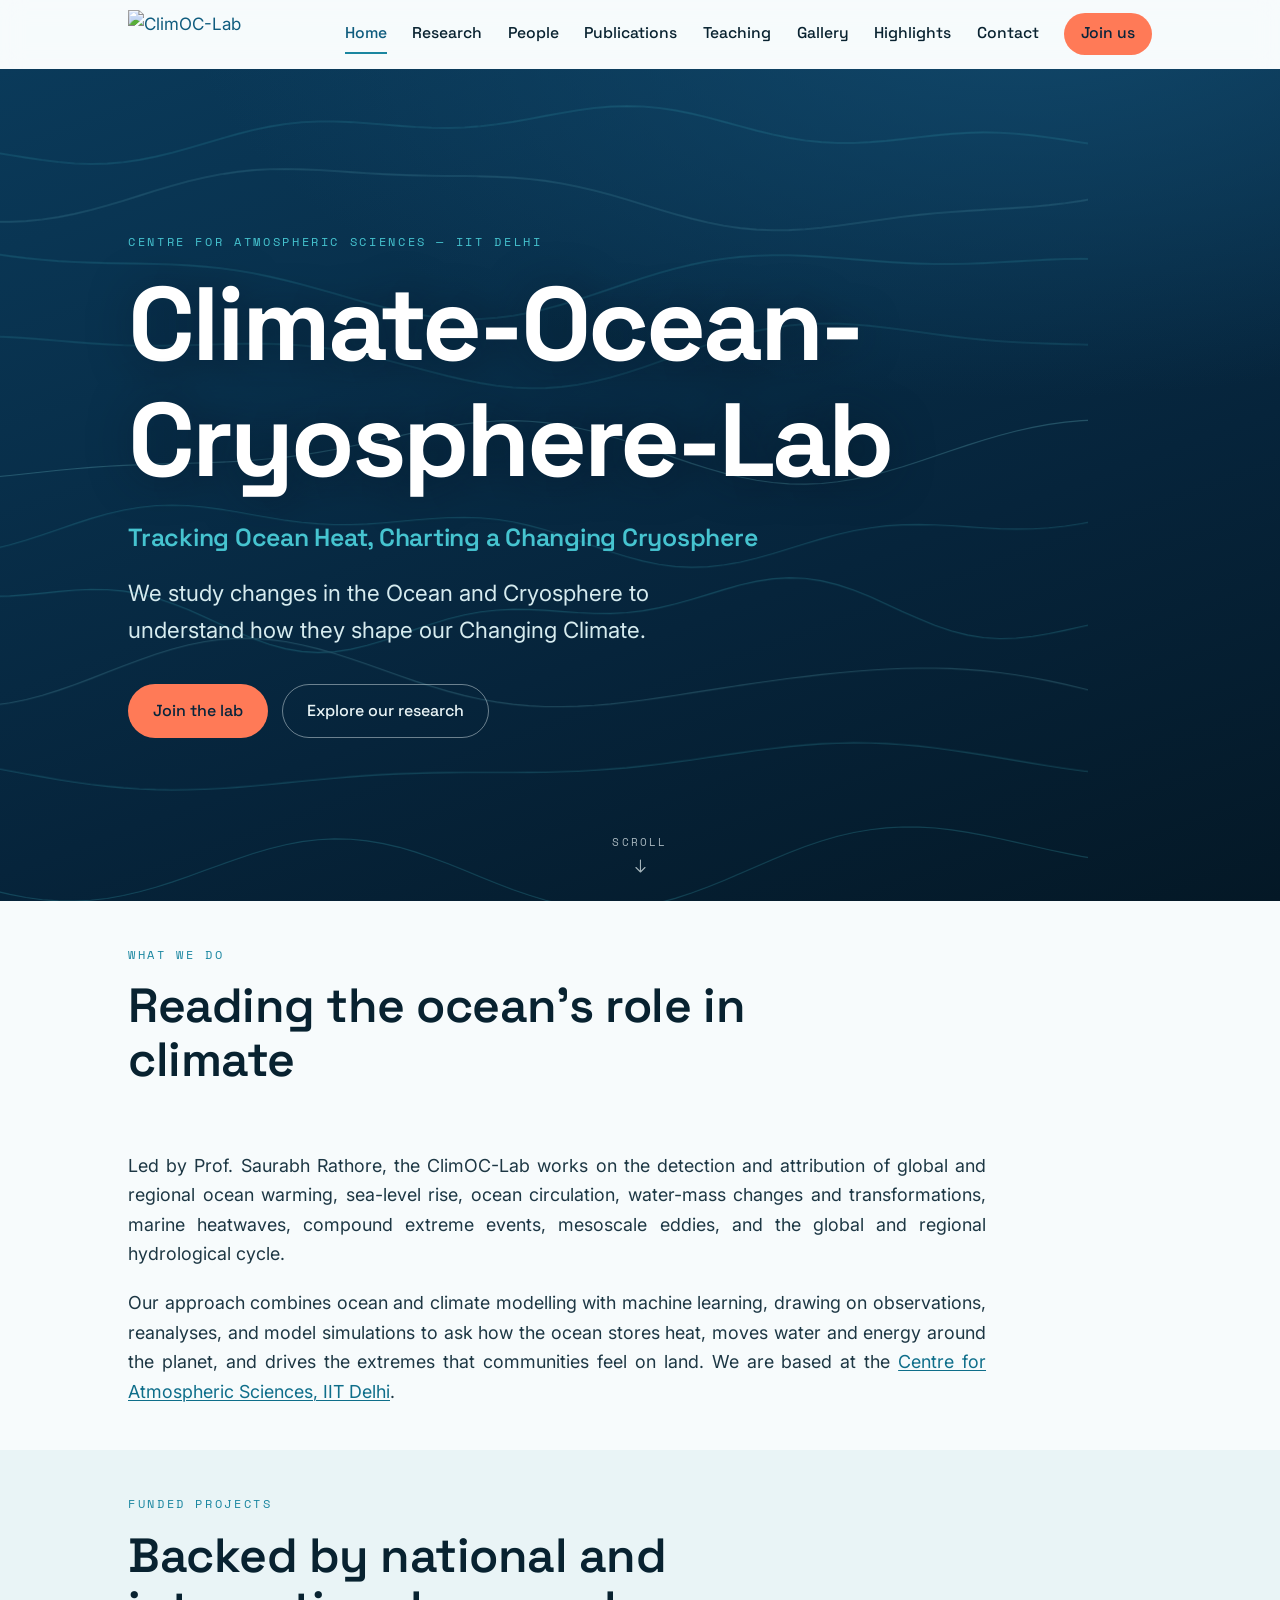
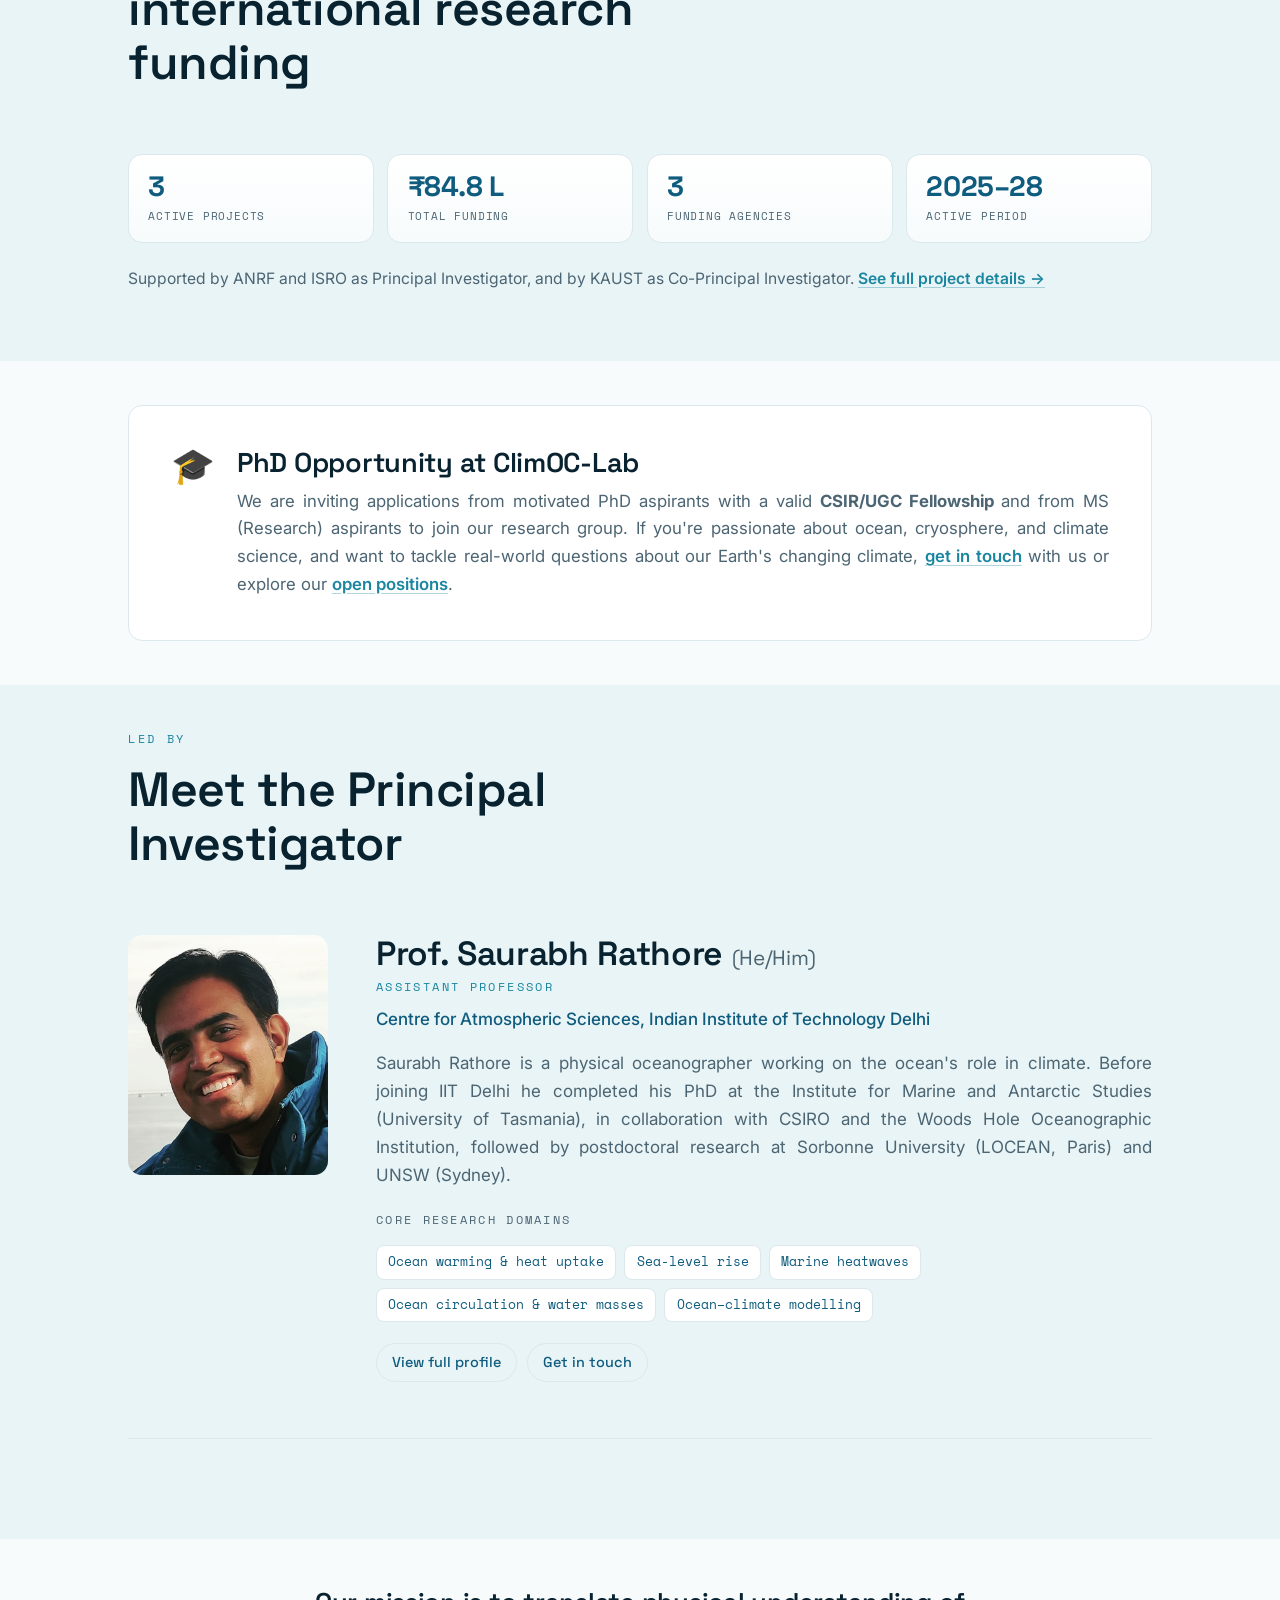
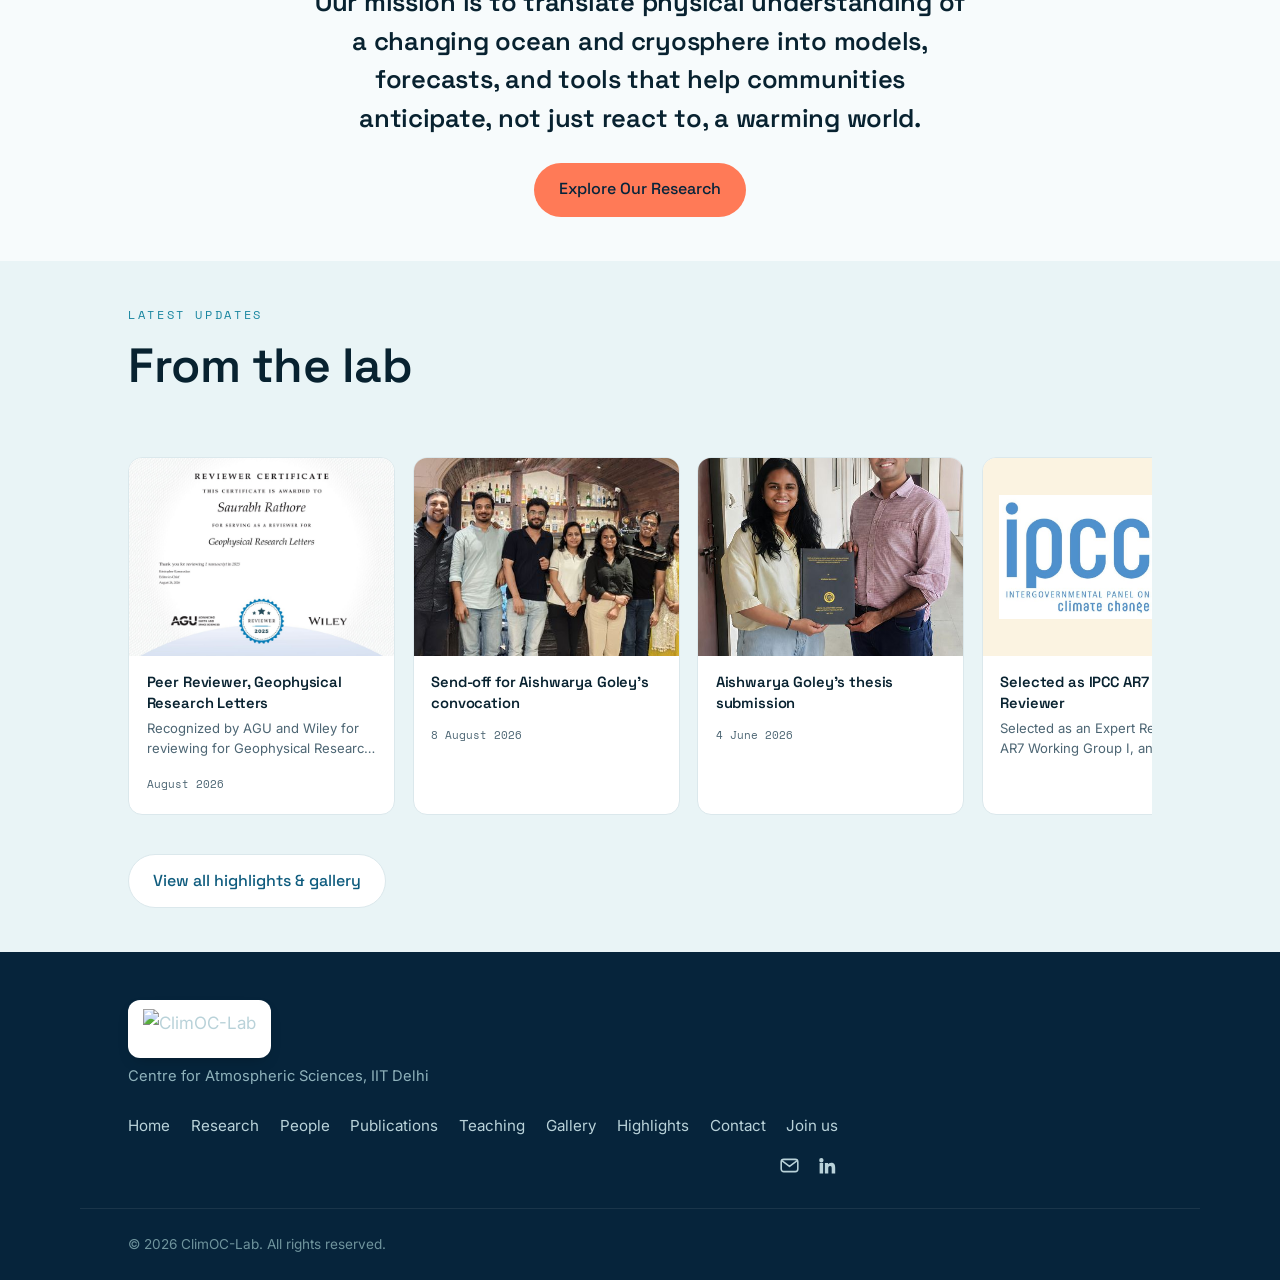
==== commit e7787f73: "Add files via upload" ====
--- a/index.html
+++ b/index.html
@@ -332,15 +332,8 @@
           <img src="main-logo/climoc-logo.png" alt="ClimOC-Lab" style="height:40px;width:auto;display:block">
         </span>
         <p>Centre for Atmospheric Sciences, IIT Delhi</p>
-        <div class="footer__social">
-          <a href="mailto:srathore@iitd.ac.in" aria-label="Email" title="Email">
-            <svg viewBox="0 0 24 24" fill="none" stroke="currentColor" stroke-width="1.9" stroke-linecap="round" stroke-linejoin="round"><rect x="2.5" y="4.5" width="19" height="15" rx="2.5"/><path d="M3.5 6.5 12 13l8.5-6.5"/></svg>
-          </a>
-          <a href="https://www.linkedin.com/company/climoc-lab/?viewAsMember=true" target="_blank" rel="noopener" aria-label="LinkedIn" title="LinkedIn">
-            <img src="logos/linkedin.jpg" alt="LinkedIn">
-          </a>
-        </div>
-      </div>
+      </div>
+      <div class="footer__right">
       <nav class="footer__links" aria-label="Footer">
         <a href="index.html">Home</a>
         <a href="research.html">Research</a>
@@ -352,6 +345,15 @@
         <a href="contact.html">Contact</a>
         <a href="join.html">Join us</a>
       </nav>
+        <div class="footer__social">
+          <a href="mailto:srathore@iitd.ac.in" aria-label="Email" title="Email">
+            <svg viewBox="0 0 24 24" fill="none" stroke="currentColor" stroke-width="1.8" stroke-linecap="round" stroke-linejoin="round"><rect x="2.5" y="5" width="19" height="14" rx="3"/><path d="M4 7l8 6 8-6"/></svg>
+          </a>
+          <a href="https://www.linkedin.com/company/climoc-lab/?viewAsMember=true" target="_blank" rel="noopener" aria-label="LinkedIn" title="LinkedIn">
+            <svg viewBox="0 0 24 24" fill="currentColor"><path d="M4.98 3.5a2.5 2.5 0 1 0 0 5 2.5 2.5 0 0 0 0-5zM3 9h4v12H3zM9 9h3.6v1.7h.05c.5-.95 1.75-1.95 3.6-1.95 3.85 0 4.55 2.55 4.55 5.85V21h-4v-5.4c0-1.3-.02-2.95-1.8-2.95-1.8 0-2.1 1.4-2.1 2.85V21H9z"/></svg>
+          </a>
+        </div>
+      </div>
     </div>
     <div class="container footer__legal">
       <p>&copy; <span id="year">2025</span> ClimOC-Lab. All rights reserved.</p>
--- a/style.css
+++ b/style.css
@@ -386,15 +386,15 @@
   background: #fff; padding: 9px 15px; border-radius: 12px;
   box-shadow: 0 6px 16px -8px rgba(0,0,0,.35);
 }
+.footer__right{ display:flex; flex-direction:column; align-items:flex-end; gap:1.1rem; }
+@media (max-width:640px){ .footer__right{ align-items:flex-start; } }
 .footer__links { display: flex; flex-wrap: wrap; gap: 1.3rem; align-items: center; }
 .footer__links a { color: #B9D2D9; text-decoration: none; font-size: .95rem; transition: color .2s ease; }
 .footer__links a:hover { color: var(--c-surface); }
-.footer__social{ display:flex; gap:.6rem; margin-top:1rem; }
-.footer__social a{ width:36px; height:36px; border-radius:9px; background:#fff; display:grid; place-items:center;
-  padding:7px; transition:transform .15s ease, box-shadow .2s ease; }
-.footer__social a:hover{ transform:translateY(-2px); box-shadow:0 8px 16px -8px rgba(0,0,0,.45); }
-.footer__social img{ width:100%; height:100%; object-fit:contain; display:block; }
-.footer__social svg{ width:100%; height:100%; color:var(--c-ocean); }
+.footer__social{ display:flex; gap:1.1rem; }
+.footer__social a{ color:#B9D2D9; display:inline-flex; transition:color .2s ease, transform .15s ease; }
+.footer__social a:hover{ color:var(--c-surface); transform:translateY(-2px); }
+.footer__social svg{ width:21px; height:21px; display:block; }
 .footer__legal { padding-top: 1.5rem; }
 .footer__legal p { margin: 0; font-size: .85rem; color: #6F949D; }
 
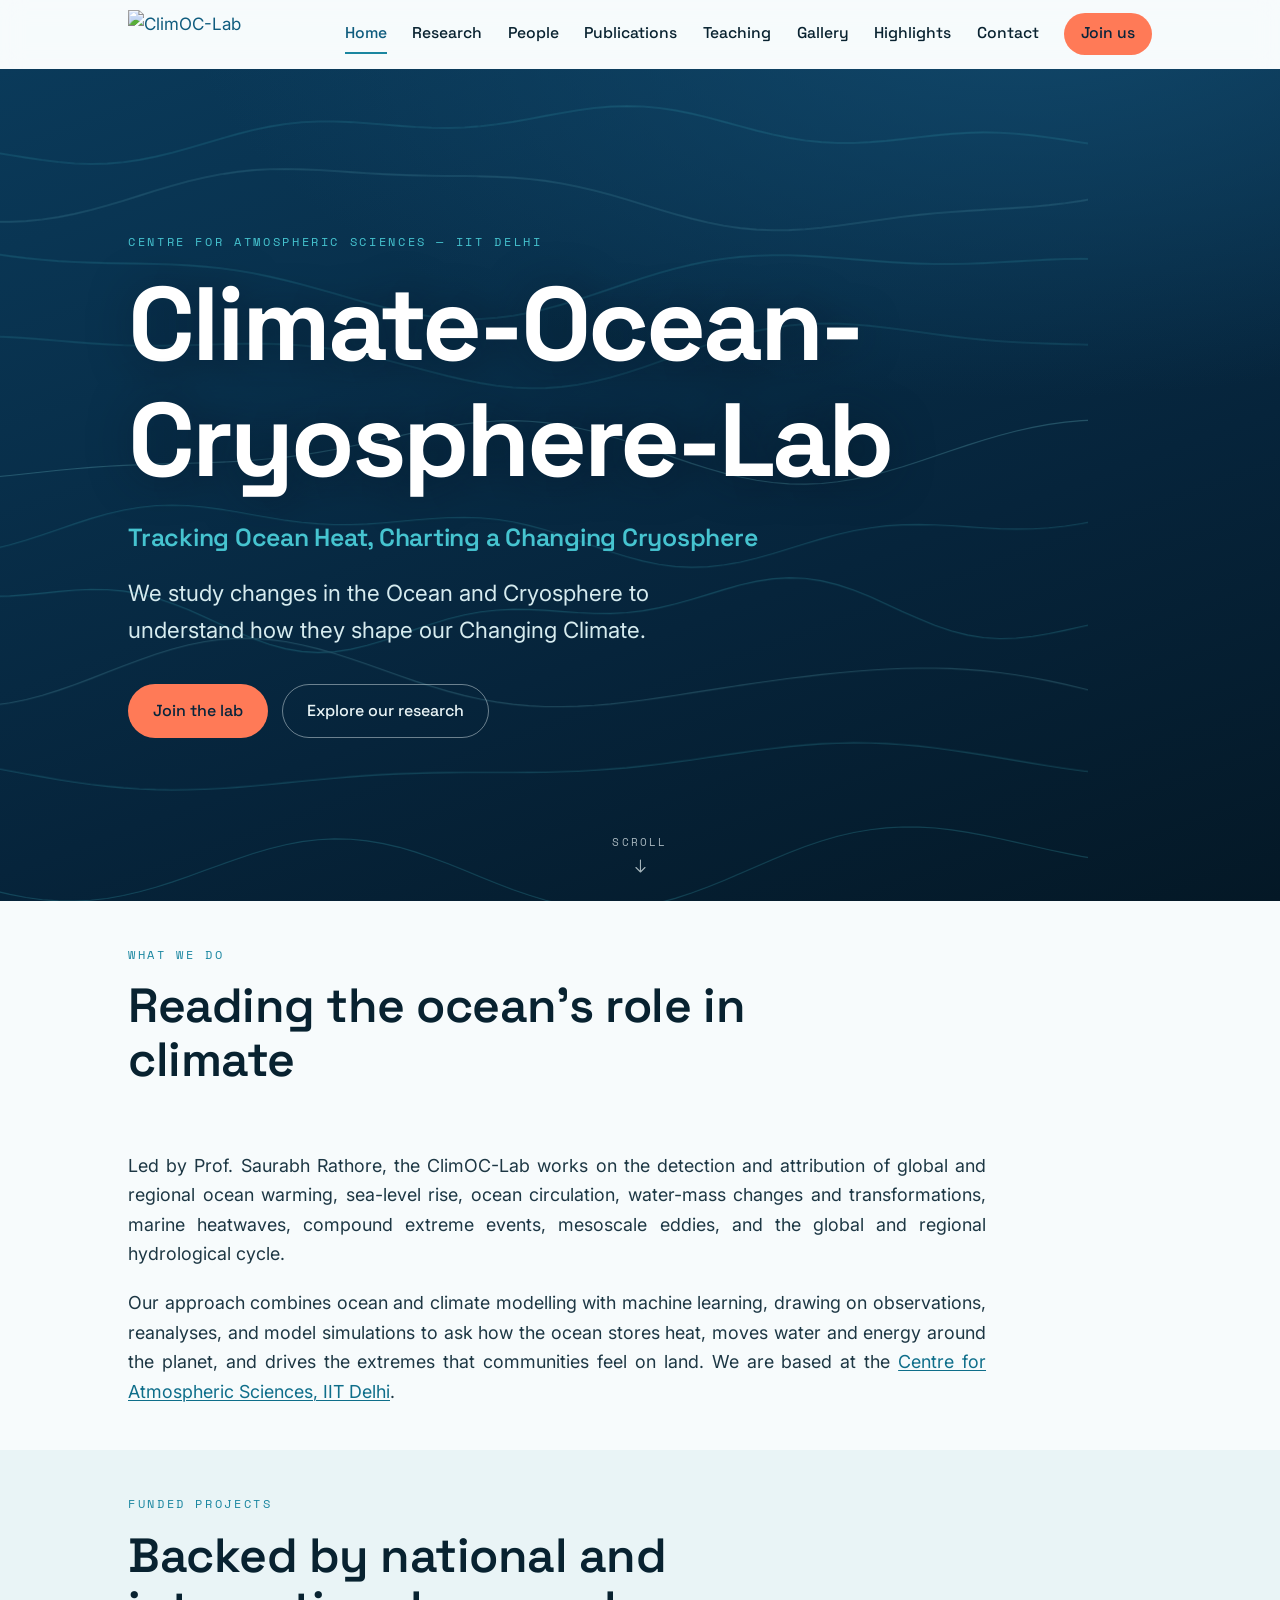
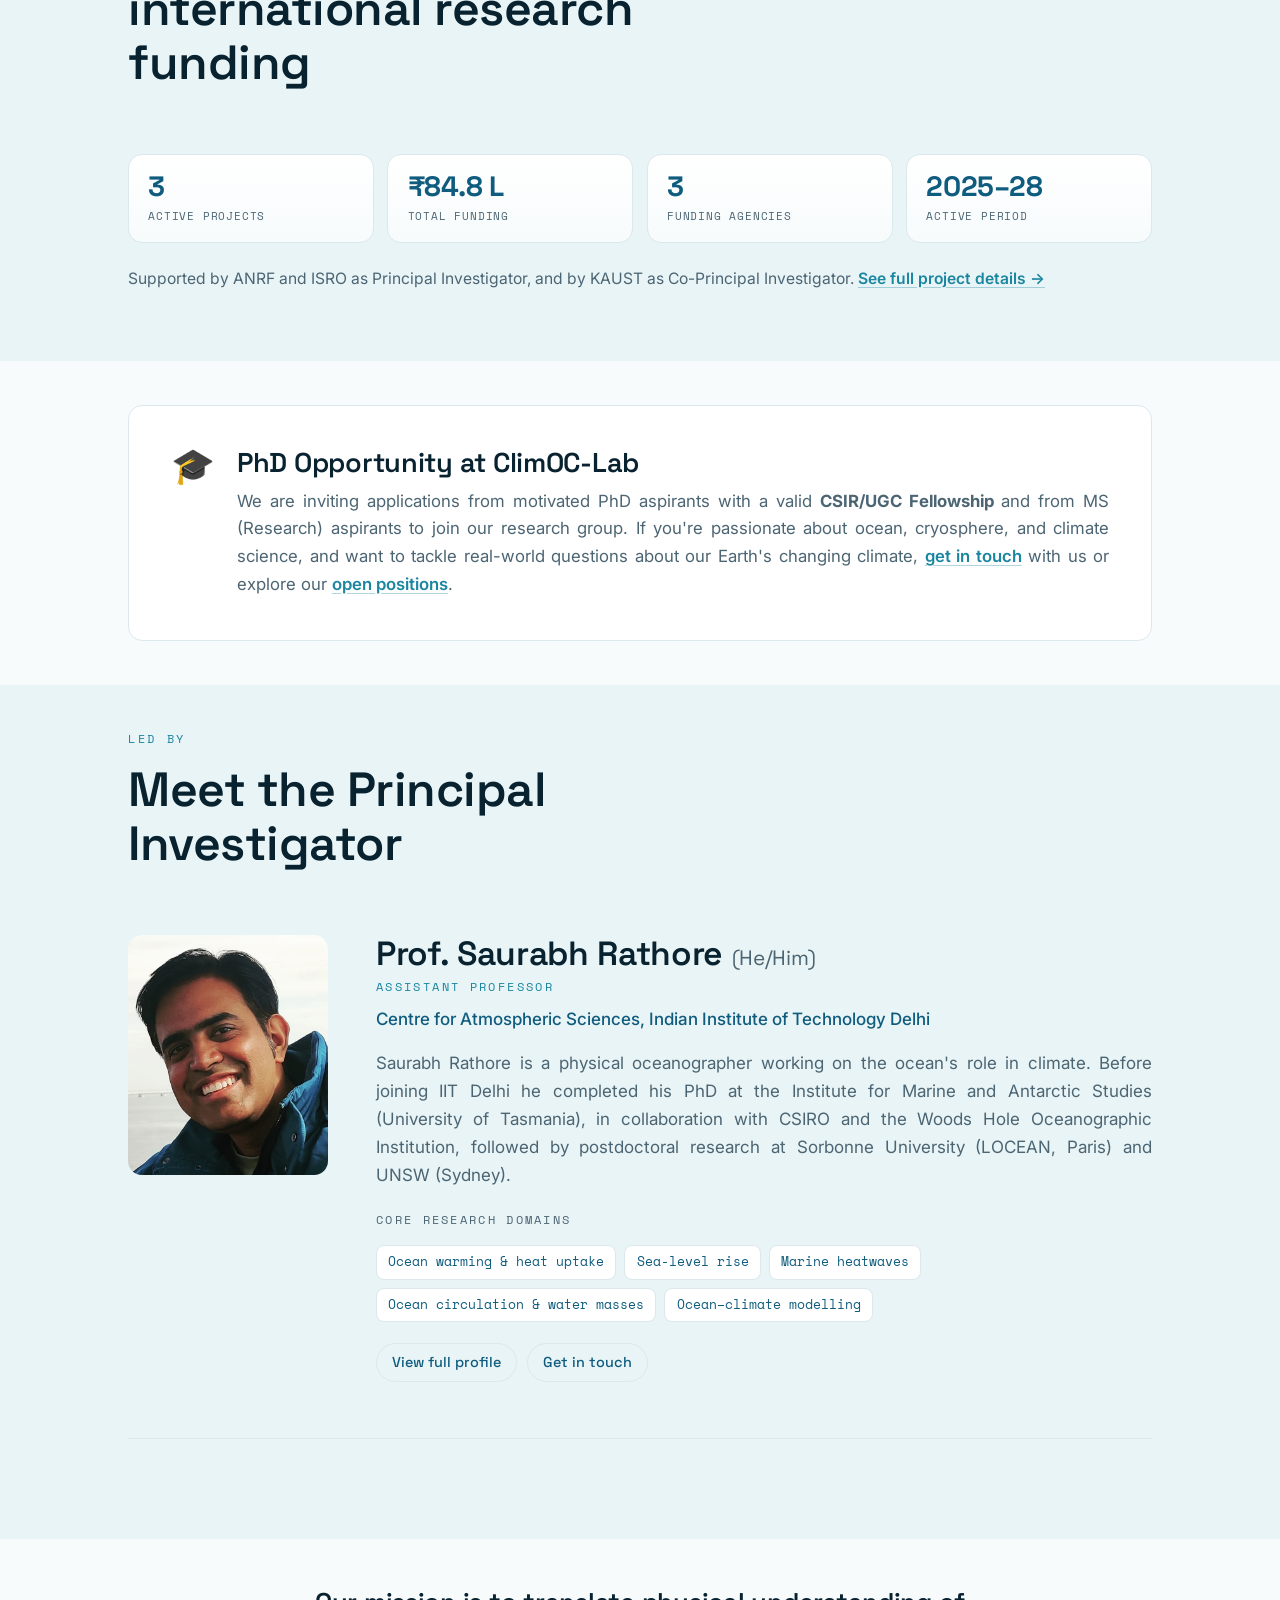
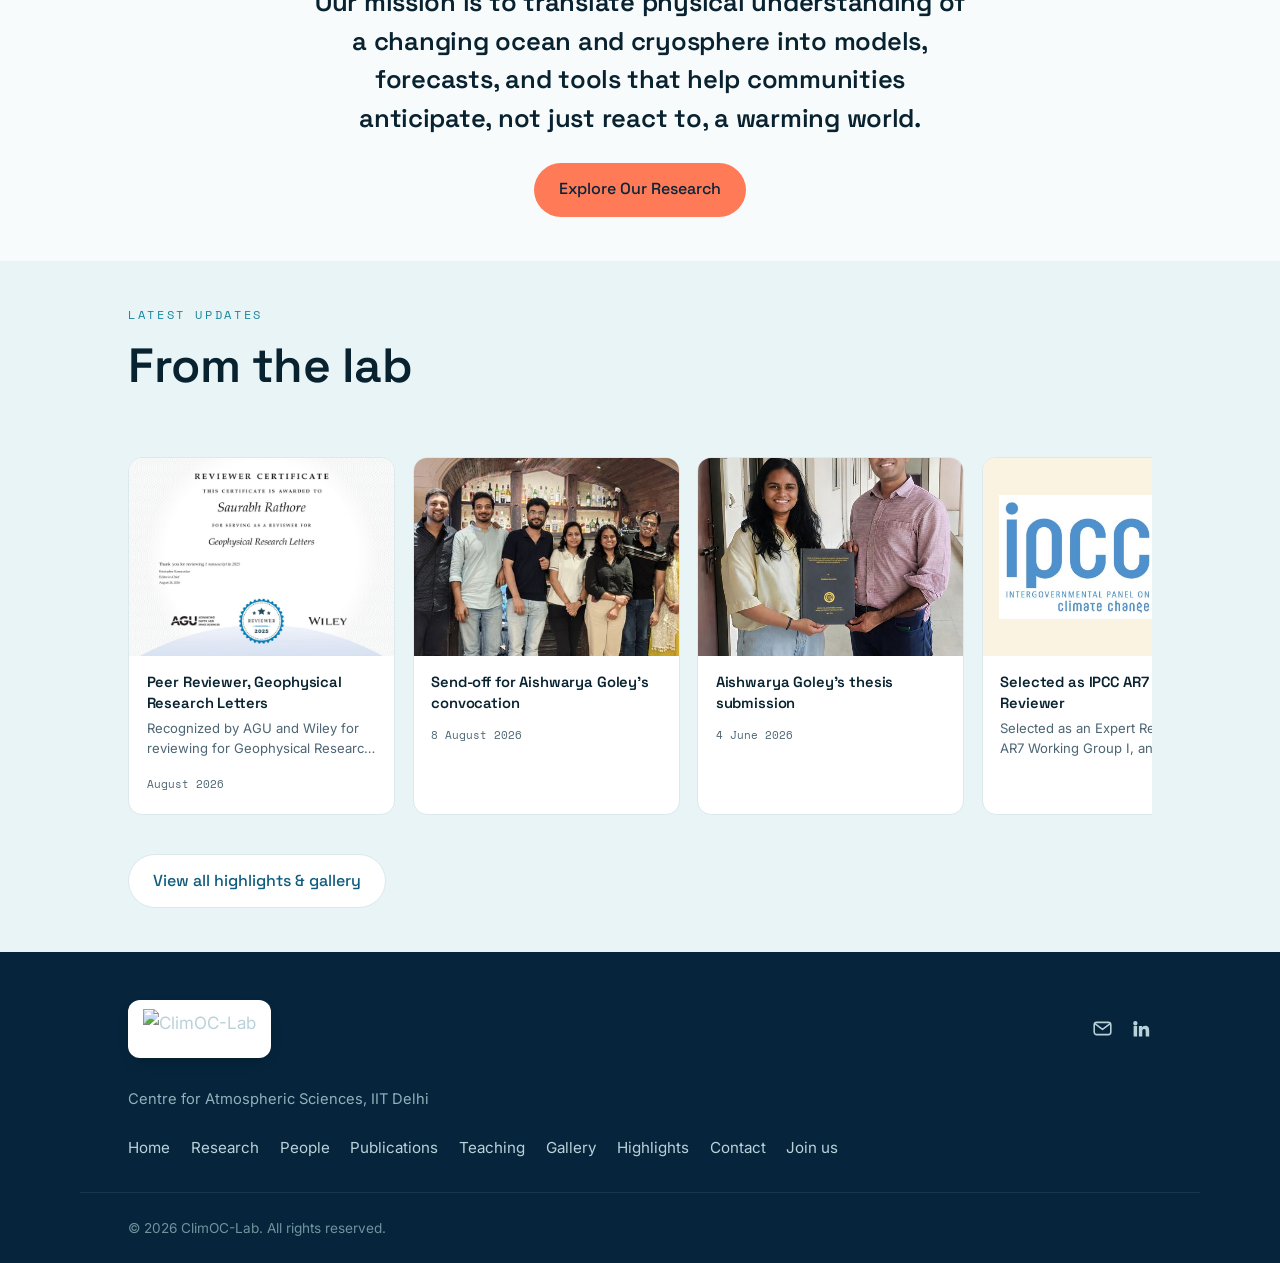
==== commit 6db9276d: "Add files via upload" ====
--- a/index.html
+++ b/index.html
@@ -326,14 +326,23 @@
 
   <!-- ============ FOOTER ============ -->
   <footer class="footer">
+    <div class="container footer__top">
+      <span class="footer__logo-chip">
+        <img src="main-logo/climoc-logo.png" alt="ClimOC-Lab" style="height:40px;width:auto;display:block">
+      </span>
+        <div class="footer__social">
+          <a href="mailto:srathore@iitd.ac.in" aria-label="Email" title="Email">
+            <svg viewBox="0 0 24 24" fill="none" stroke="currentColor" stroke-width="1.8" stroke-linecap="round" stroke-linejoin="round"><rect x="2.5" y="5" width="19" height="14" rx="3"/><path d="M4 7l8 6 8-6"/></svg>
+          </a>
+          <a href="https://www.linkedin.com/company/climoc-lab/?viewAsMember=true" target="_blank" rel="noopener" aria-label="LinkedIn" title="LinkedIn">
+            <svg viewBox="0 0 24 24" fill="currentColor"><path d="M4.98 3.5a2.5 2.5 0 1 0 0 5 2.5 2.5 0 0 0 0-5zM3 9h4v12H3zM9 9h3.6v1.7h.05c.5-.95 1.75-1.95 3.6-1.95 3.85 0 4.55 2.55 4.55 5.85V21h-4v-5.4c0-1.3-.02-2.95-1.8-2.95-1.8 0-2.1 1.4-2.1 2.85V21H9z"/></svg>
+          </a>
+        </div>
+    </div>
     <div class="container footer__inner">
       <div class="footer__brand">
-        <span class="footer__logo-chip">
-          <img src="main-logo/climoc-logo.png" alt="ClimOC-Lab" style="height:40px;width:auto;display:block">
-        </span>
         <p>Centre for Atmospheric Sciences, IIT Delhi</p>
       </div>
-      <div class="footer__right">
       <nav class="footer__links" aria-label="Footer">
         <a href="index.html">Home</a>
         <a href="research.html">Research</a>
@@ -345,15 +354,6 @@
         <a href="contact.html">Contact</a>
         <a href="join.html">Join us</a>
       </nav>
-        <div class="footer__social">
-          <a href="mailto:srathore@iitd.ac.in" aria-label="Email" title="Email">
-            <svg viewBox="0 0 24 24" fill="none" stroke="currentColor" stroke-width="1.8" stroke-linecap="round" stroke-linejoin="round"><rect x="2.5" y="5" width="19" height="14" rx="3"/><path d="M4 7l8 6 8-6"/></svg>
-          </a>
-          <a href="https://www.linkedin.com/company/climoc-lab/?viewAsMember=true" target="_blank" rel="noopener" aria-label="LinkedIn" title="LinkedIn">
-            <svg viewBox="0 0 24 24" fill="currentColor"><path d="M4.98 3.5a2.5 2.5 0 1 0 0 5 2.5 2.5 0 0 0 0-5zM3 9h4v12H3zM9 9h3.6v1.7h.05c.5-.95 1.75-1.95 3.6-1.95 3.85 0 4.55 2.55 4.55 5.85V21h-4v-5.4c0-1.3-.02-2.95-1.8-2.95-1.8 0-2.1 1.4-2.1 2.85V21H9z"/></svg>
-          </a>
-        </div>
-      </div>
     </div>
     <div class="container footer__legal">
       <p>&copy; <span id="year">2025</span> ClimOC-Lab. All rights reserved.</p>
--- a/style.css
+++ b/style.css
@@ -386,8 +386,7 @@
   background: #fff; padding: 9px 15px; border-radius: 12px;
   box-shadow: 0 6px 16px -8px rgba(0,0,0,.35);
 }
-.footer__right{ display:flex; flex-direction:column; align-items:flex-end; gap:1.1rem; }
-@media (max-width:640px){ .footer__right{ align-items:flex-start; } }
+.footer__top{ display:flex; align-items:center; justify-content:space-between; gap:1.5rem; margin-bottom:1.4rem; }
 .footer__links { display: flex; flex-wrap: wrap; gap: 1.3rem; align-items: center; }
 .footer__links a { color: #B9D2D9; text-decoration: none; font-size: .95rem; transition: color .2s ease; }
 .footer__links a:hover { color: var(--c-surface); }
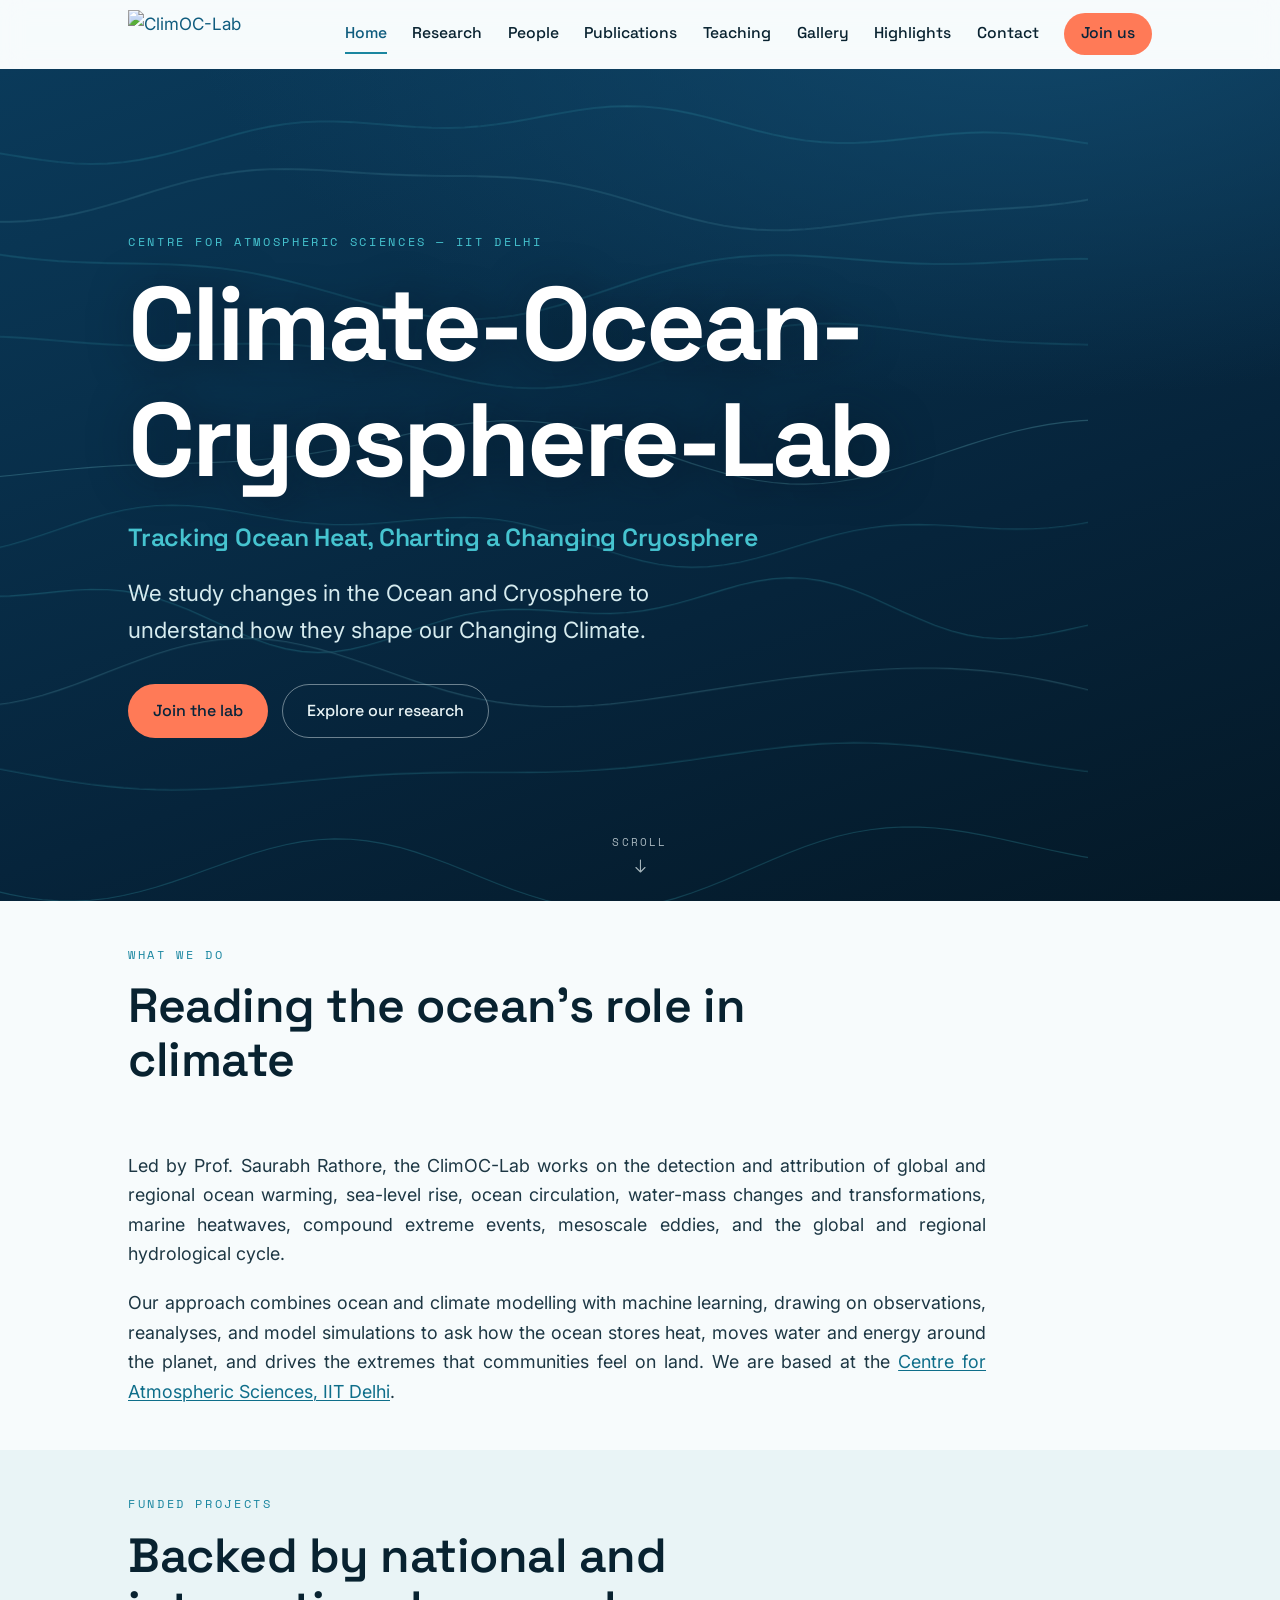
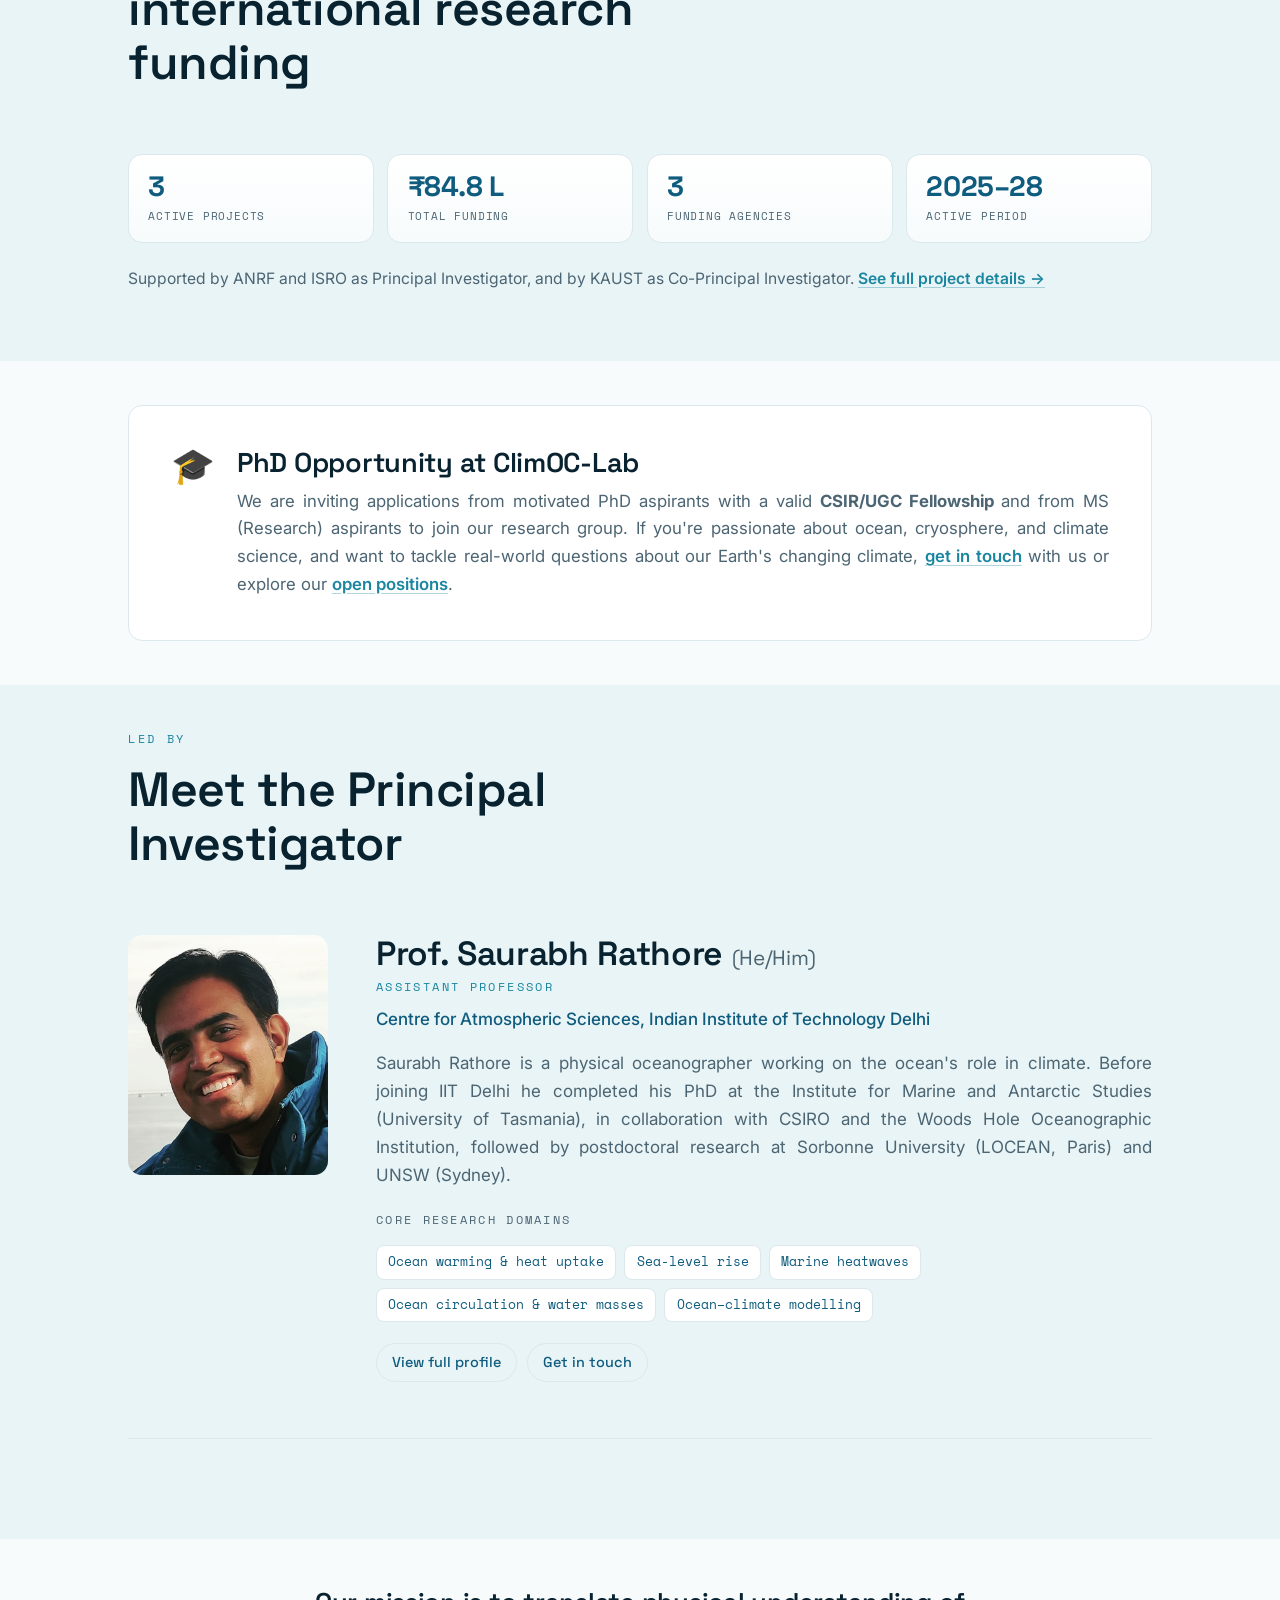
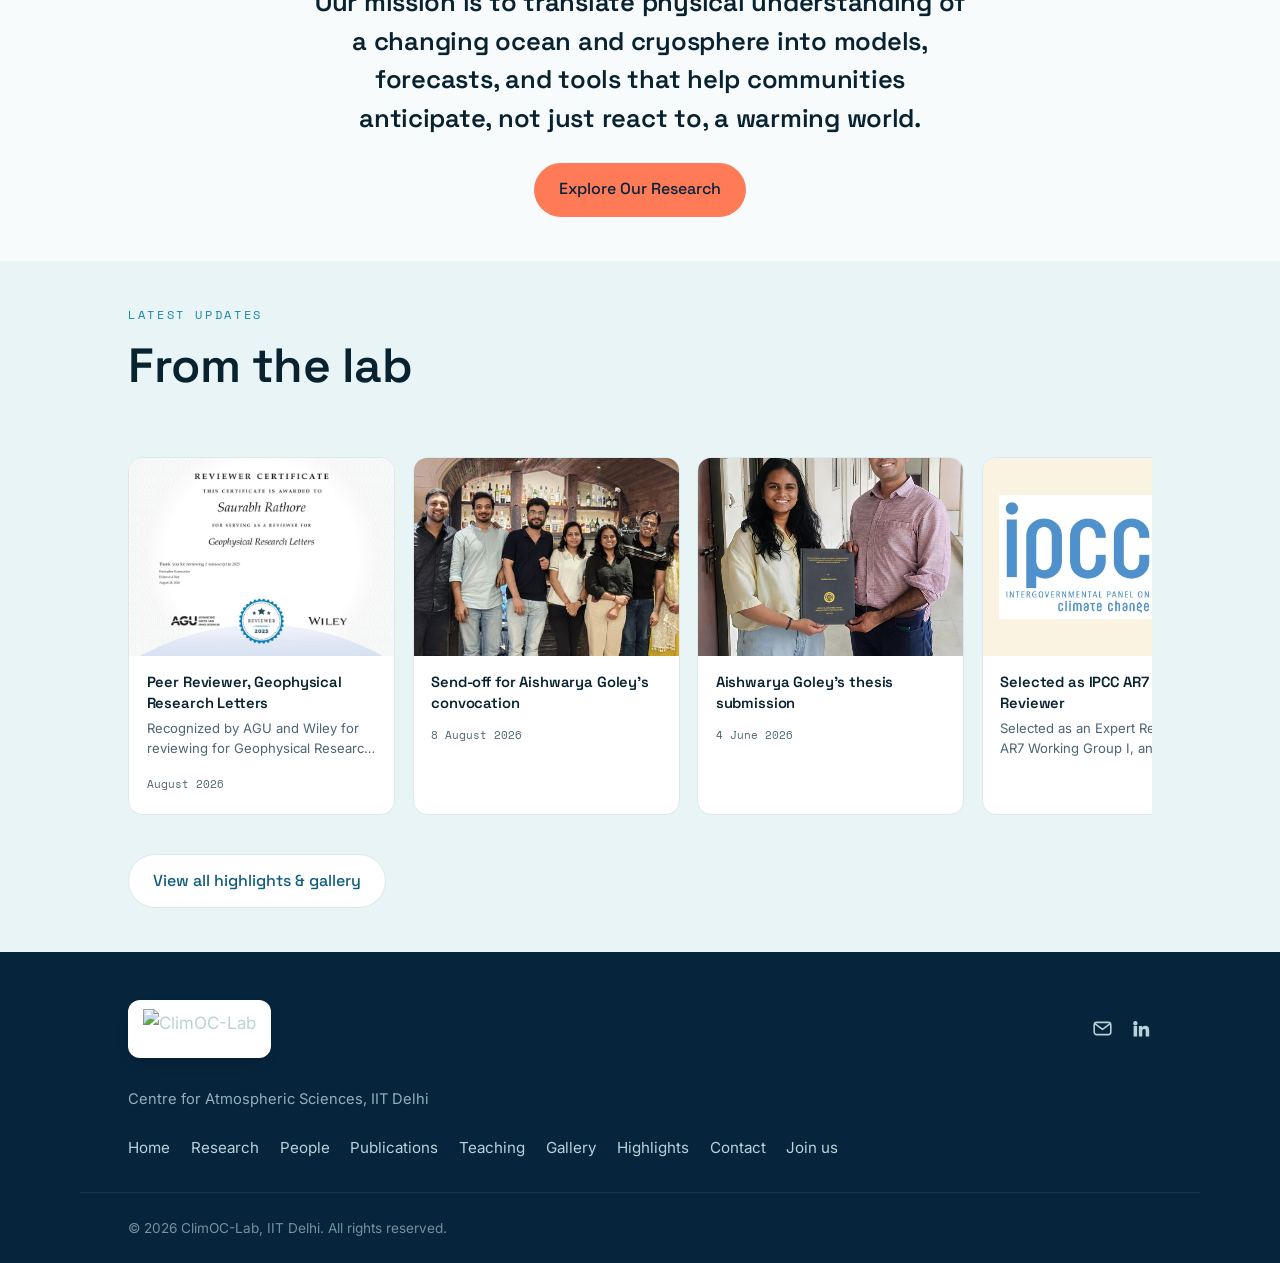
==== commit 404b7fb4: "Update footer text to include IIT Delhi" ====
--- a/index.html
+++ b/index.html
@@ -356,7 +356,7 @@
       </nav>
     </div>
     <div class="container footer__legal">
-      <p>&copy; <span id="year">2025</span> ClimOC-Lab. All rights reserved.</p>
+      <p>&copy; <span id="year">2025</span> ClimOC-Lab, IIT Delhi. All rights reserved.</p>
     </div>
   </footer>
 
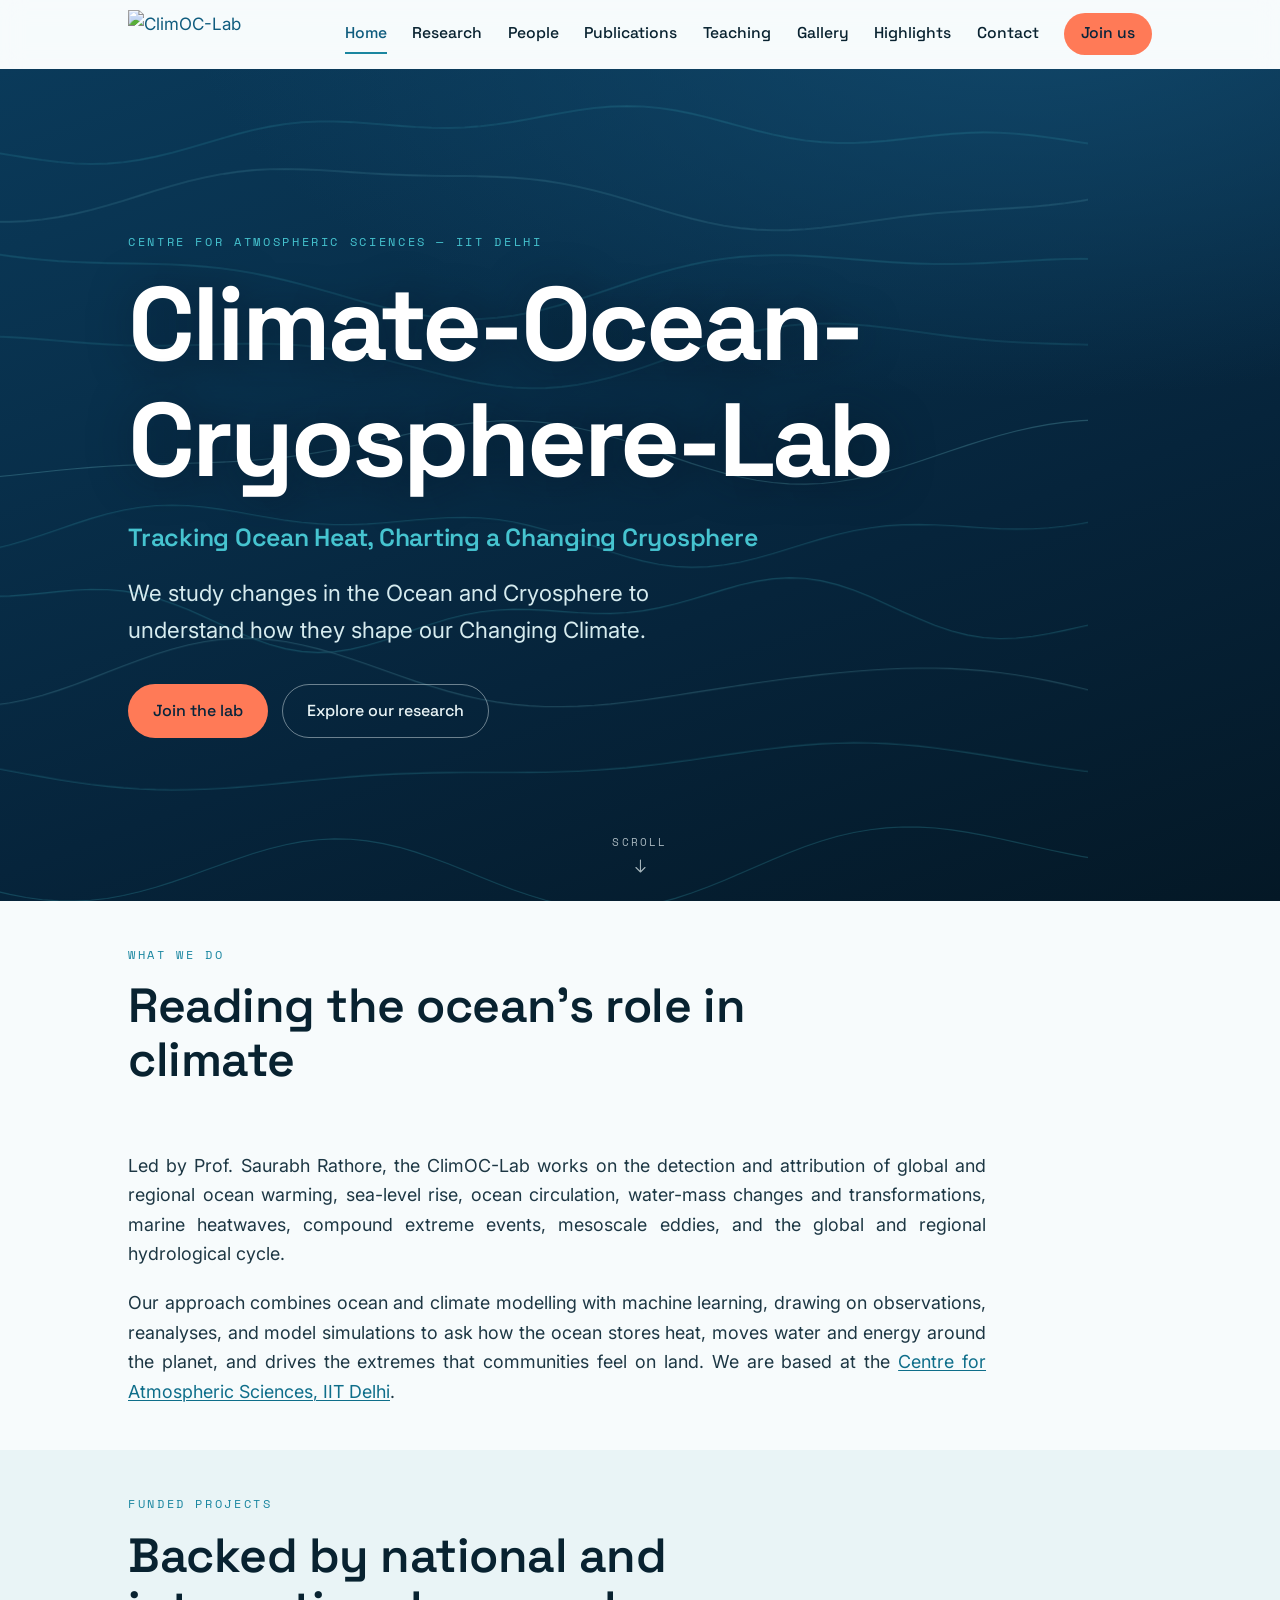
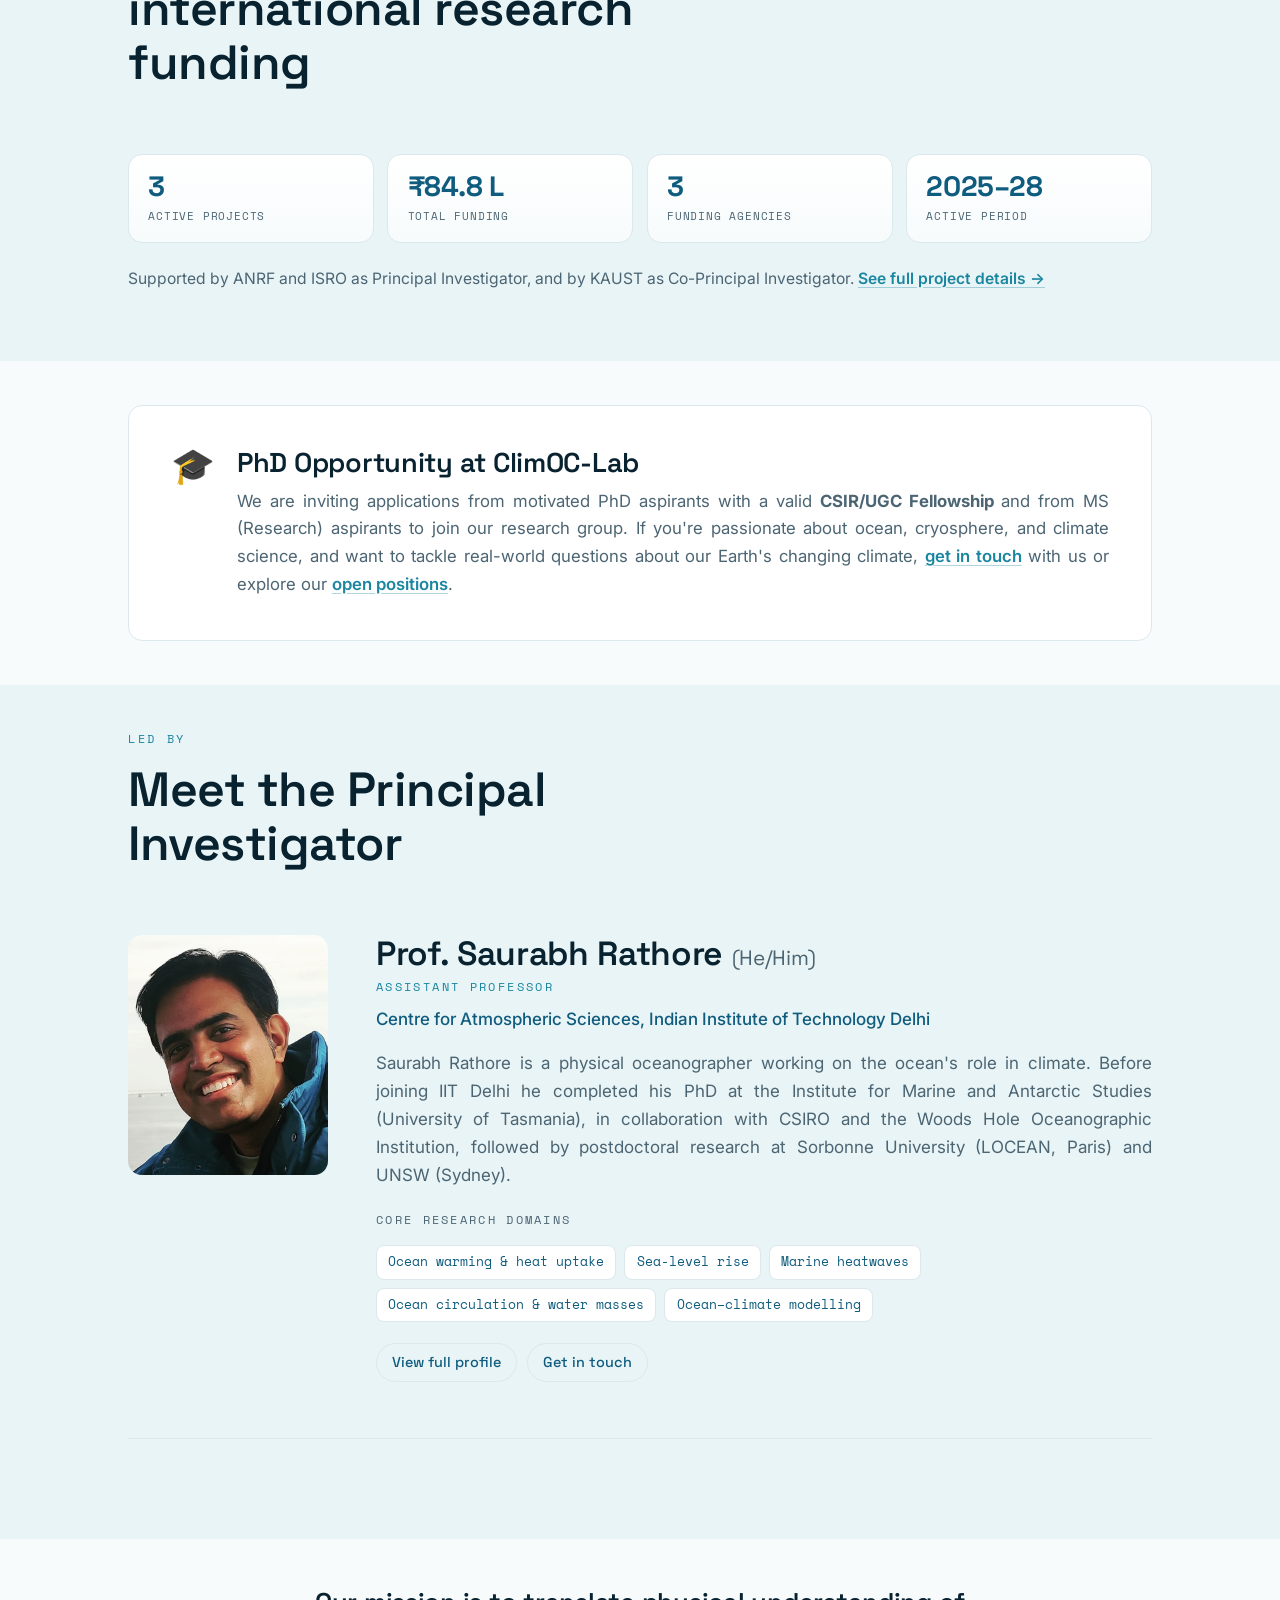
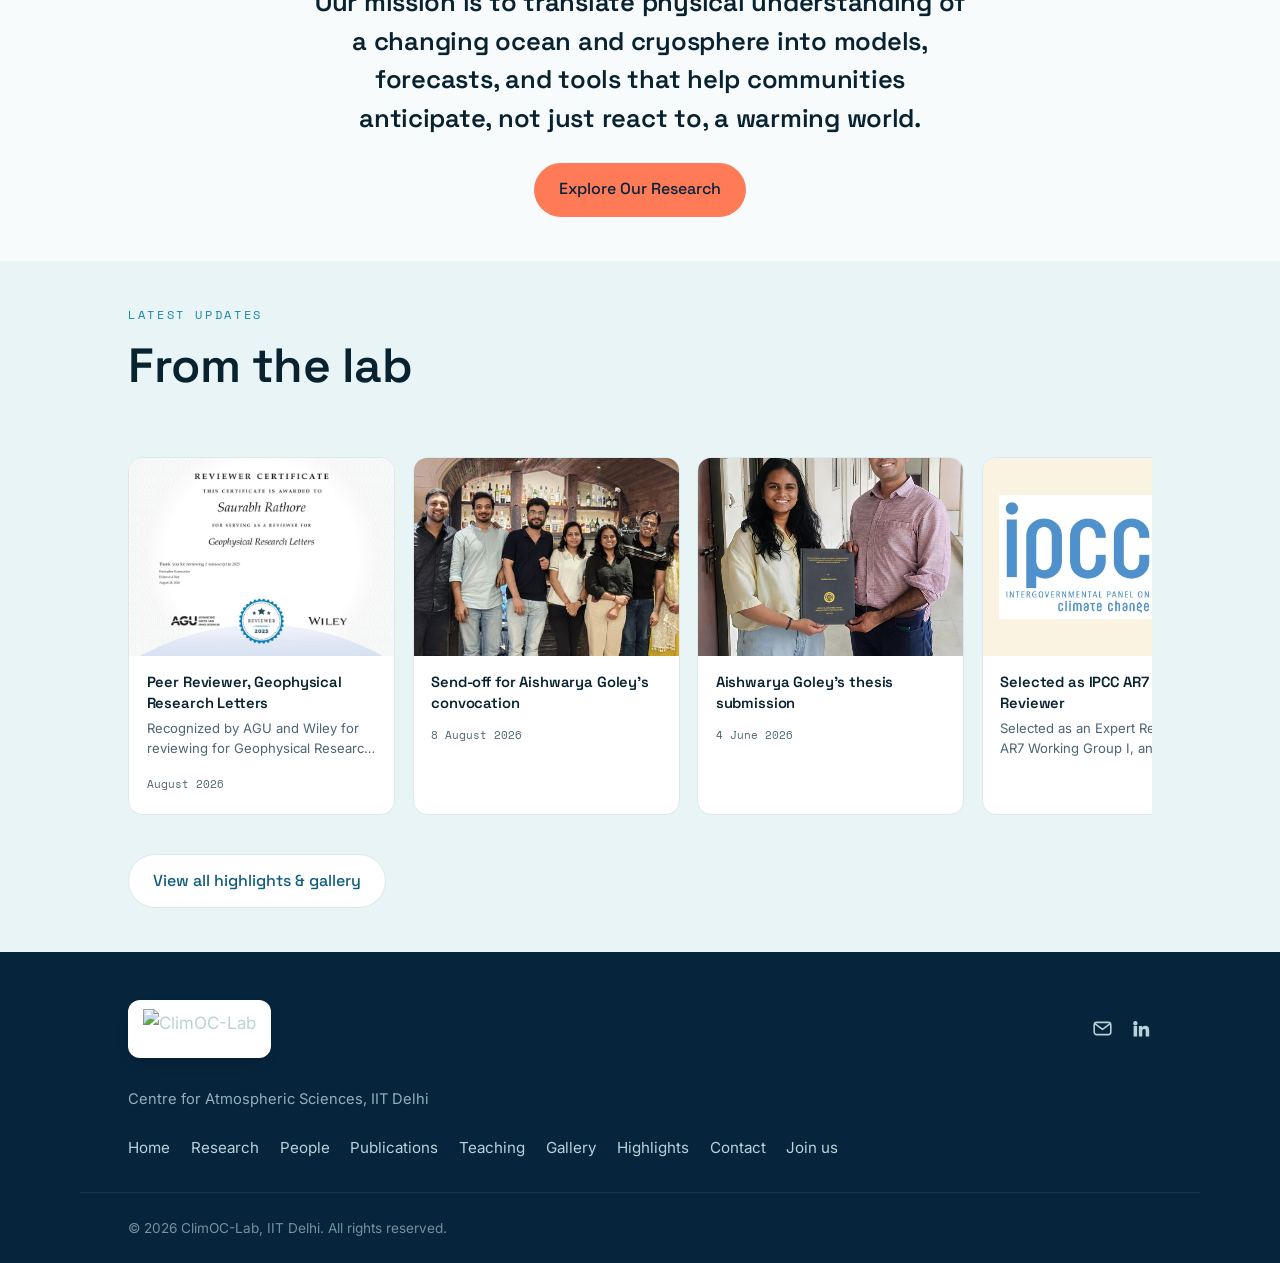
==== commit 63d4b7cd: "Add files via upload" ====
--- a/index.html
+++ b/index.html
@@ -1,6 +1,15 @@
 <!DOCTYPE html>
 <html lang="en">
 <head>
+  <!-- Google tag (gtag.js) -->
+  <script async src="https://www.googletagmanager.com/gtag/js?id=G-NVBQZF5VM1"></script>
+  <script>
+    window.dataLayer = window.dataLayer || [];
+    function gtag(){dataLayer.push(arguments);}
+    gtag('js', new Date());
+
+    gtag('config', 'G-NVBQZF5VM1');
+  </script>
   <meta charset="UTF-8" />
   <meta name="viewport" content="width=device-width, initial-scale=1.0" />
   <title>ClimOC-Lab — CAS, IIT Delhi</title>
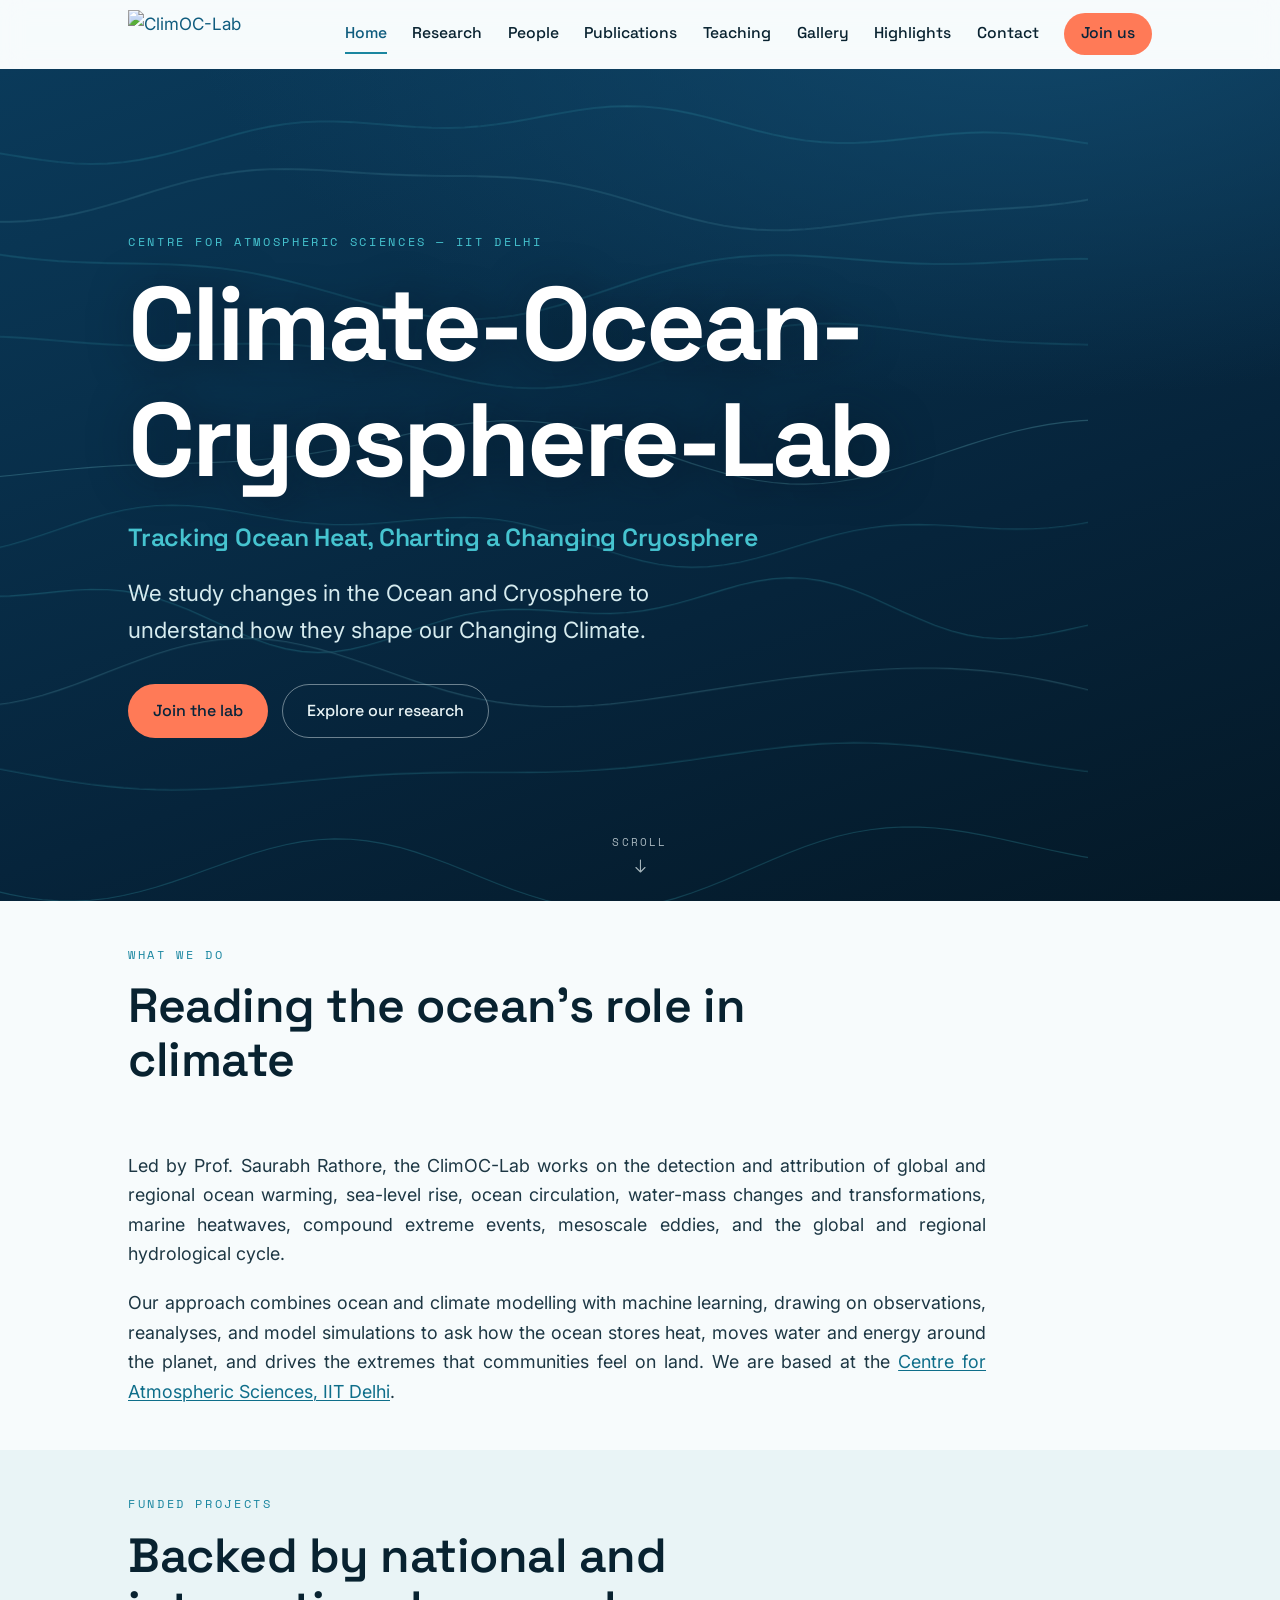
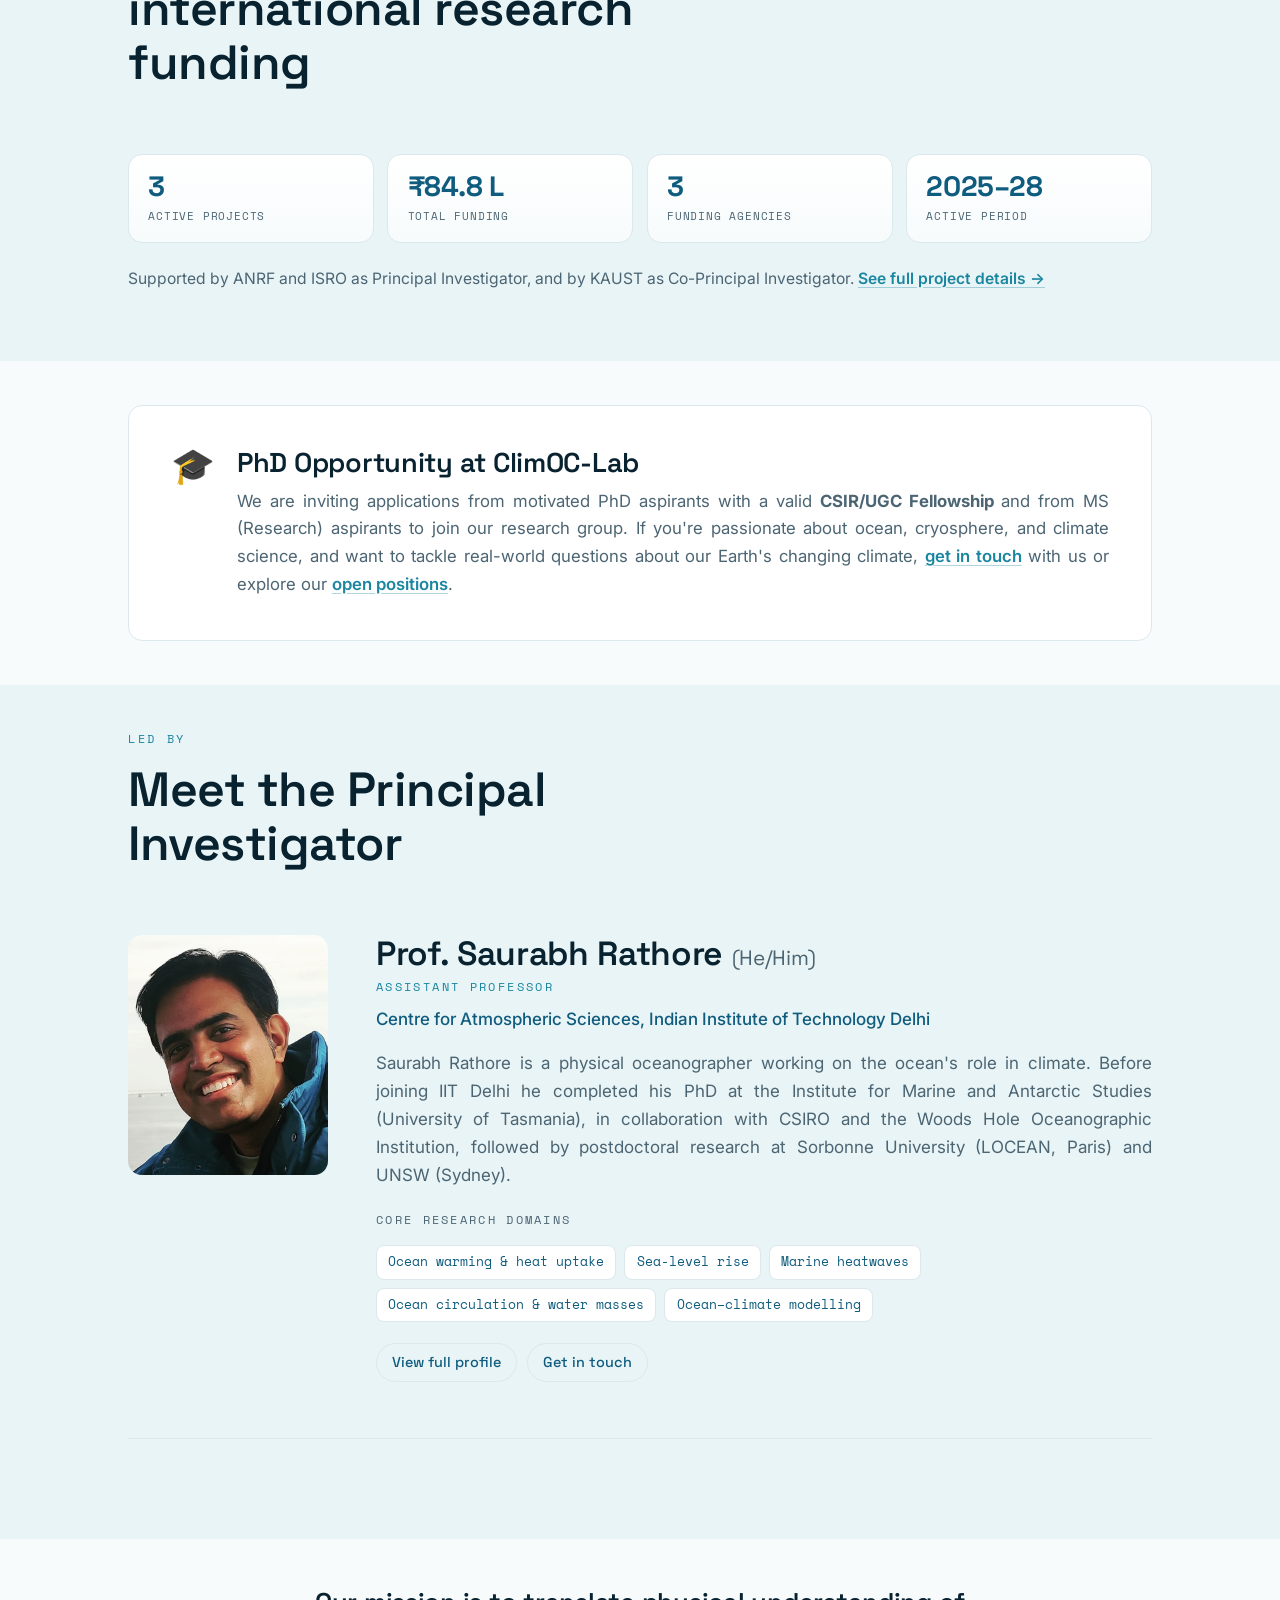
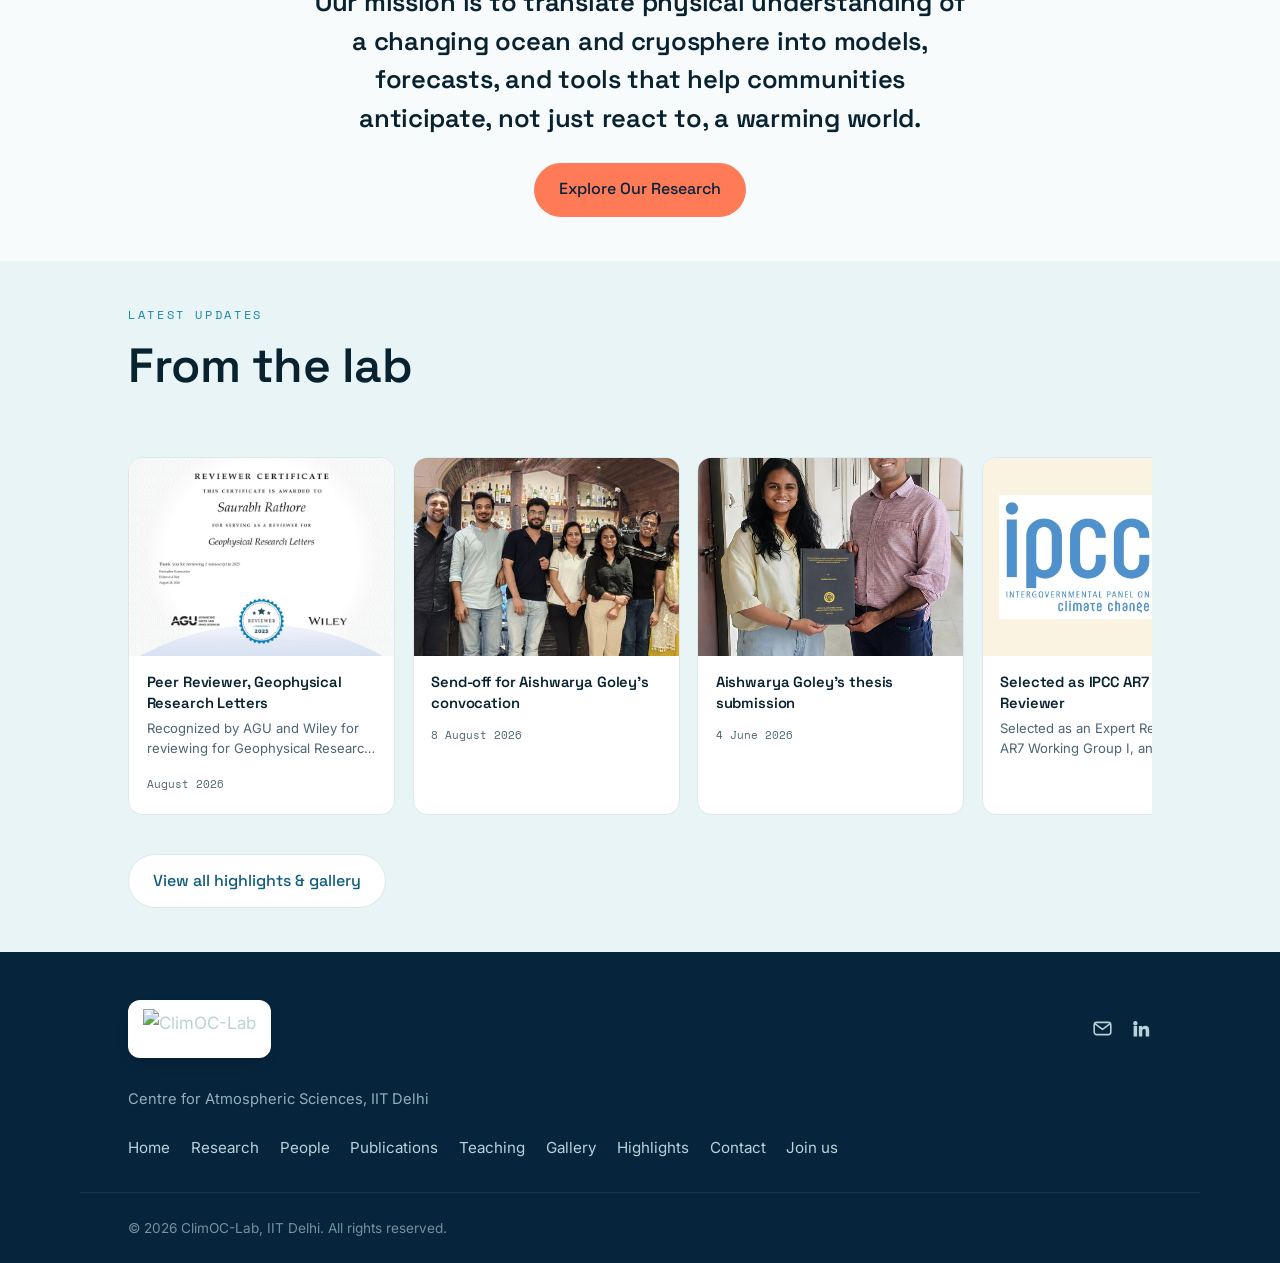
==== commit d90f9a58: "Add files via upload" ====
--- a/index.html
+++ b/index.html
@@ -370,5 +370,13 @@
   </footer>
 
   <script src="script.js"></script>
+  <script>
+    // Site-wide visitor-by-country ping (feeds the outreach map on the Join Us page).
+    (function(){
+      try {
+        fetch('https://climoc-visits.binny2020srb.workers.dev/hit').catch(function(){});
+      } catch (e) {}
+    })();
+  </script>
 </body>
 </html>
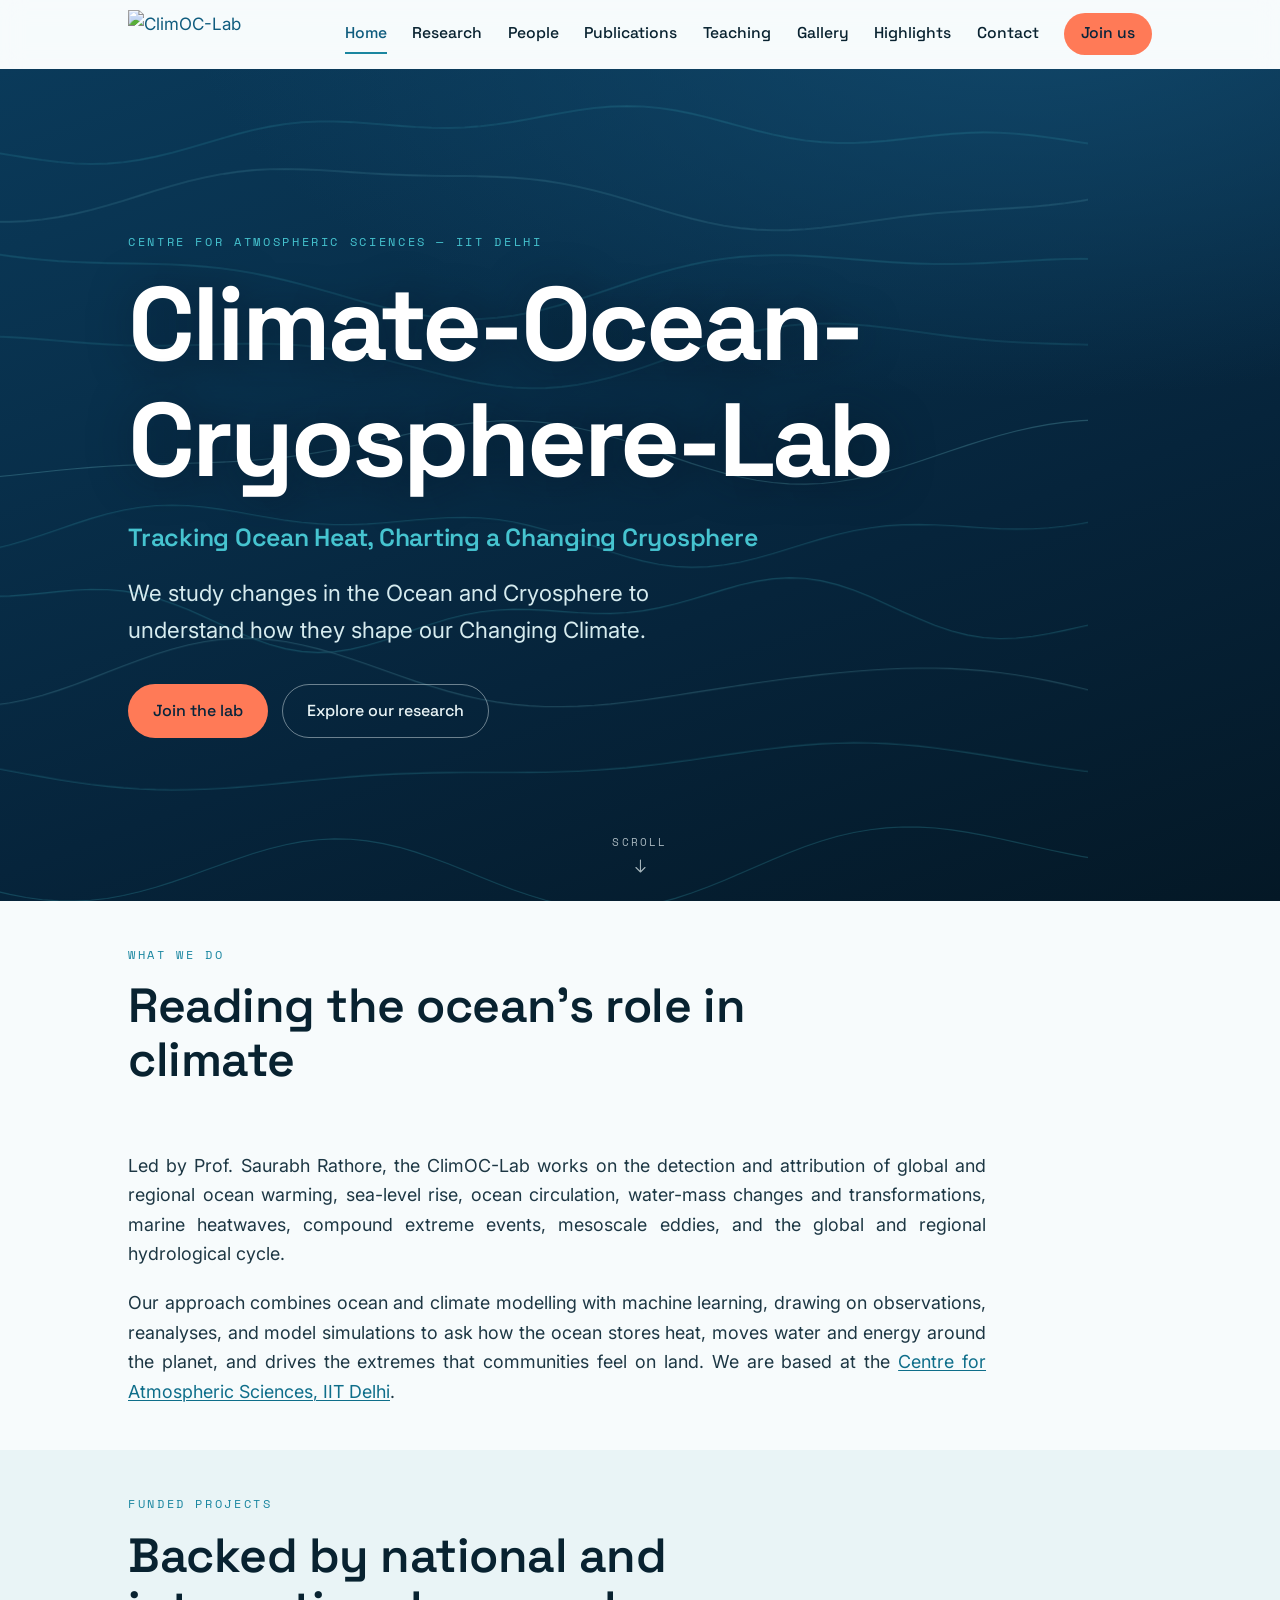
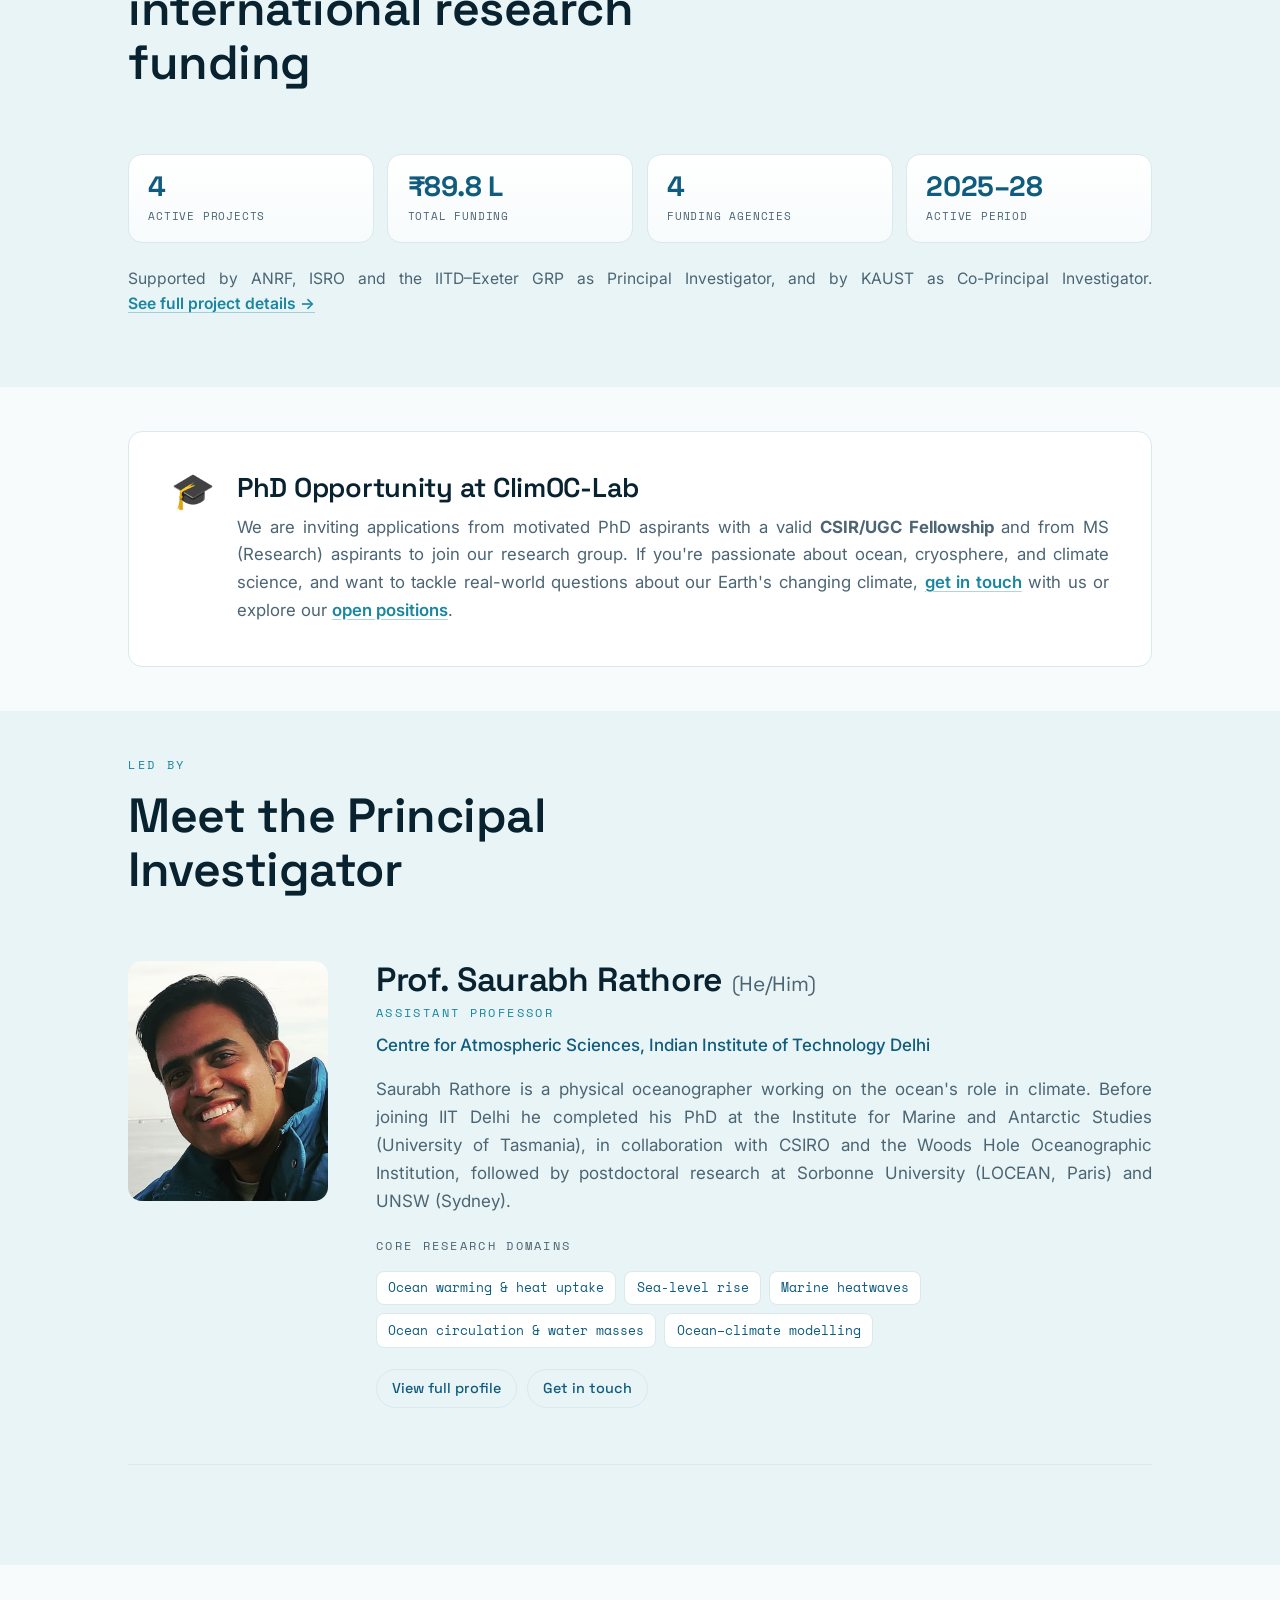
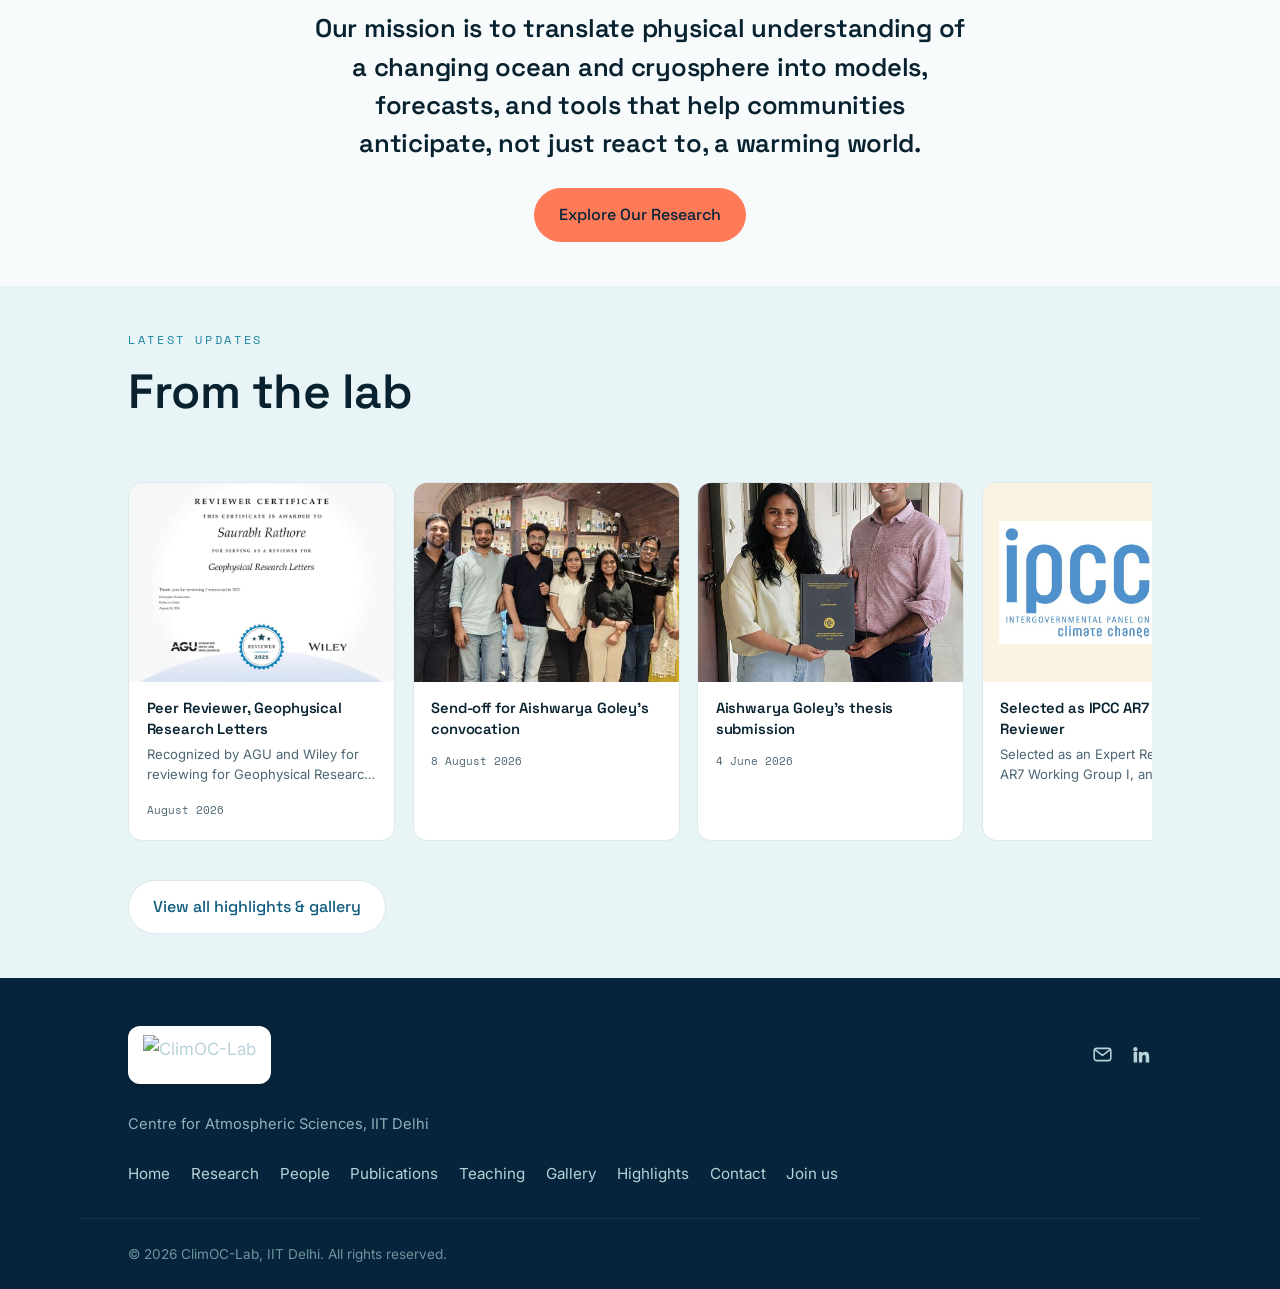
==== commit d06be5c8: "Add files via upload" ====
--- a/index.html
+++ b/index.html
@@ -200,12 +200,12 @@
         </div>
 
         <div class="home-pstats reveal">
-          <div class="home-pstat"><div class="home-pstat__num">3</div><div class="home-pstat__label">Active projects</div></div>
-          <div class="home-pstat"><div class="home-pstat__num">₹84.8 L</div><div class="home-pstat__label">Total funding</div></div>
-          <div class="home-pstat"><div class="home-pstat__num">3</div><div class="home-pstat__label">Funding agencies</div></div>
+          <div class="home-pstat"><div class="home-pstat__num">4</div><div class="home-pstat__label">Active projects</div></div>
+          <div class="home-pstat"><div class="home-pstat__num">₹89.8 L</div><div class="home-pstat__label">Total funding</div></div>
+          <div class="home-pstat"><div class="home-pstat__num">4</div><div class="home-pstat__label">Funding agencies</div></div>
           <div class="home-pstat"><div class="home-pstat__num">2025–28</div><div class="home-pstat__label">Active period</div></div>
         </div>
-        <p class="home-funding-note reveal">Supported by ANRF and ISRO as Principal Investigator, and by KAUST as Co-Principal Investigator. <a href="research.html#projects">See full project details →</a></p>
+        <p class="home-funding-note reveal">Supported by ANRF, ISRO and the IITD–Exeter GRP as Principal Investigator, and by KAUST as Co-Principal Investigator. <a href="research.html#projects">See full project details →</a></p>
       </div>
     </section>
 
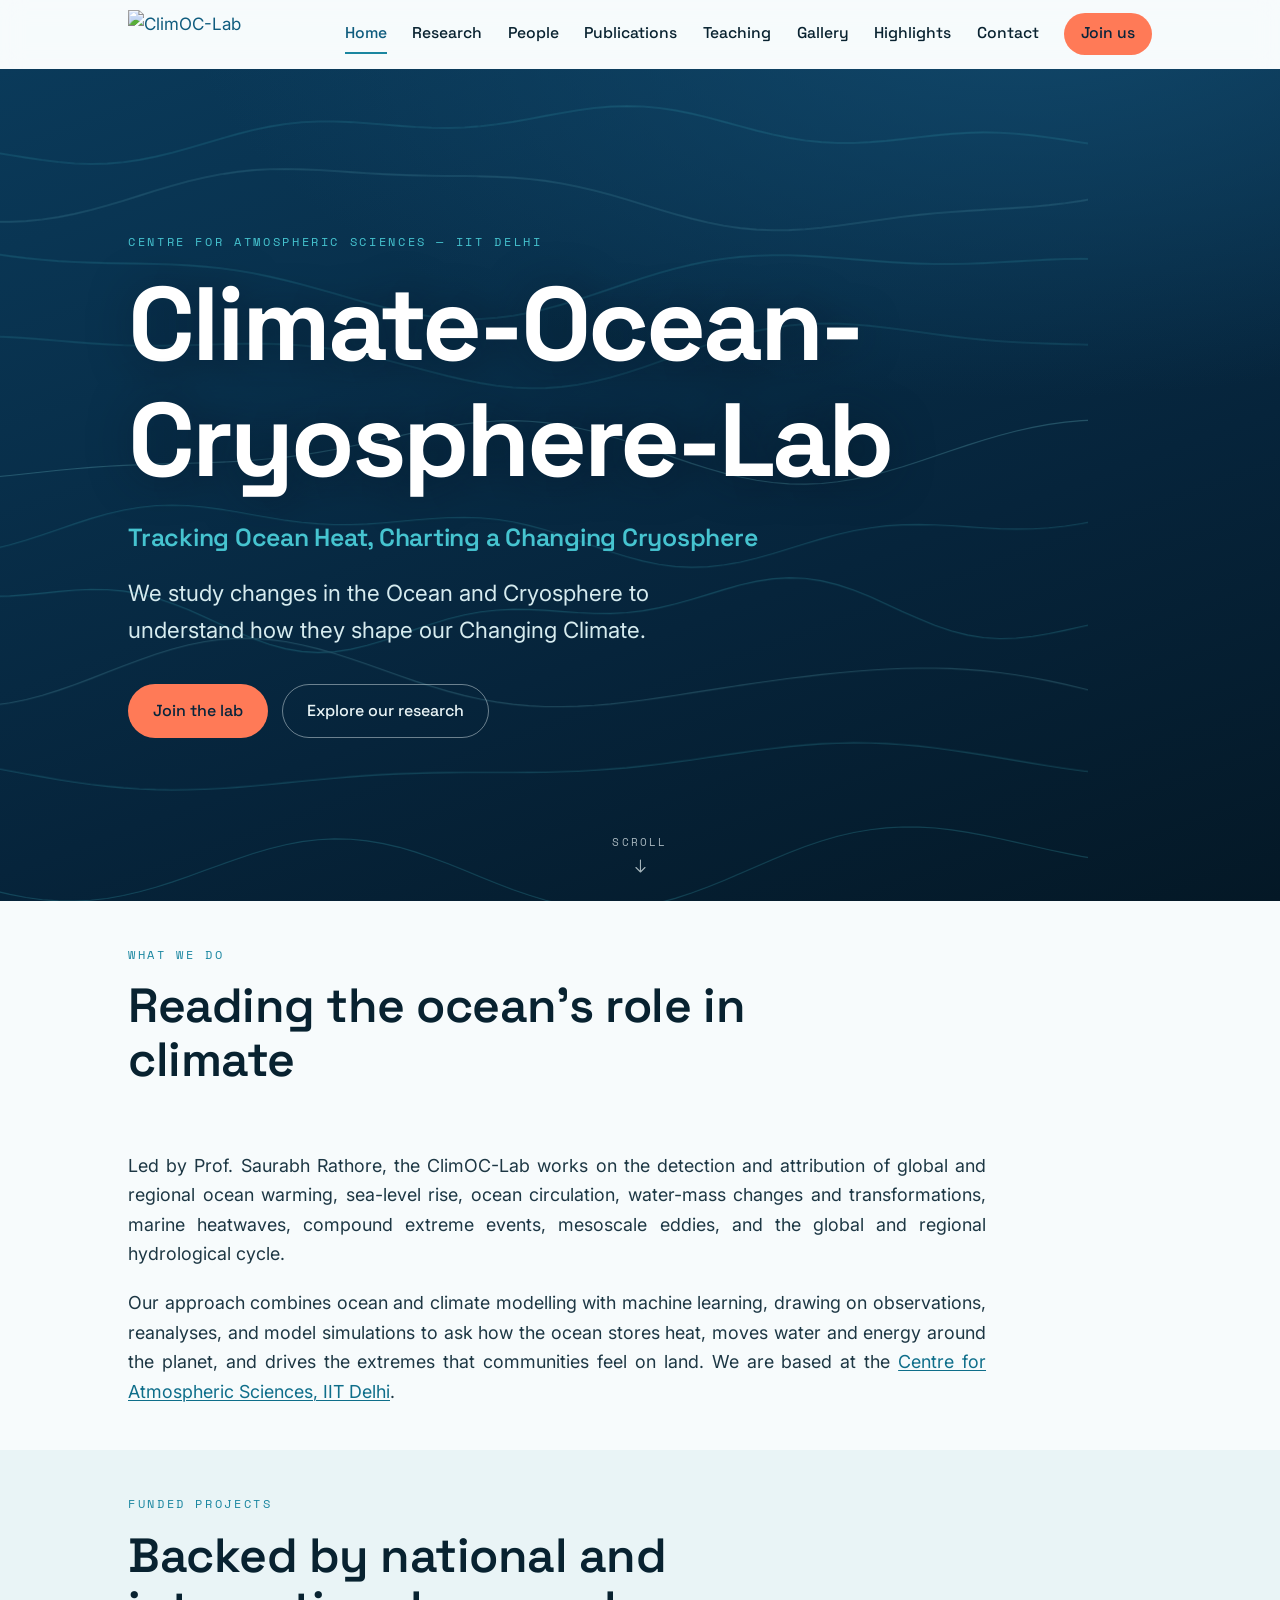
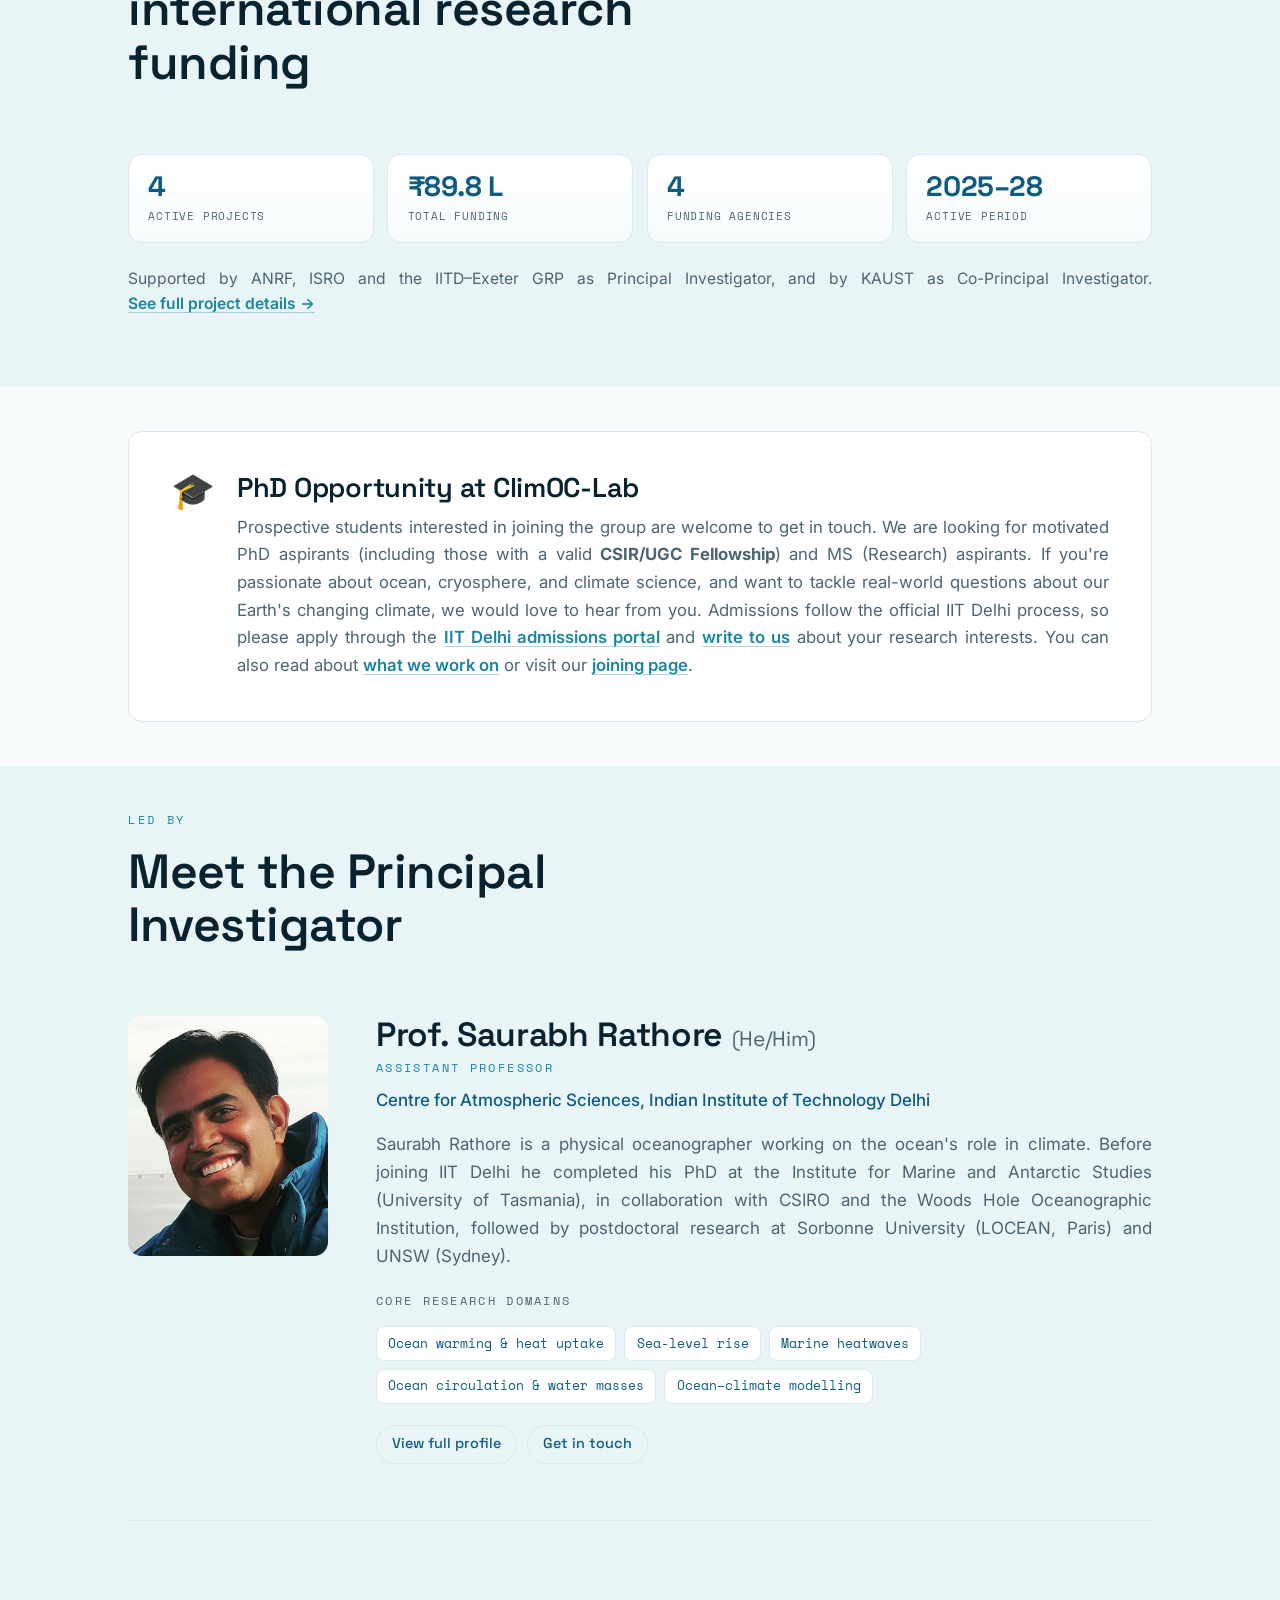
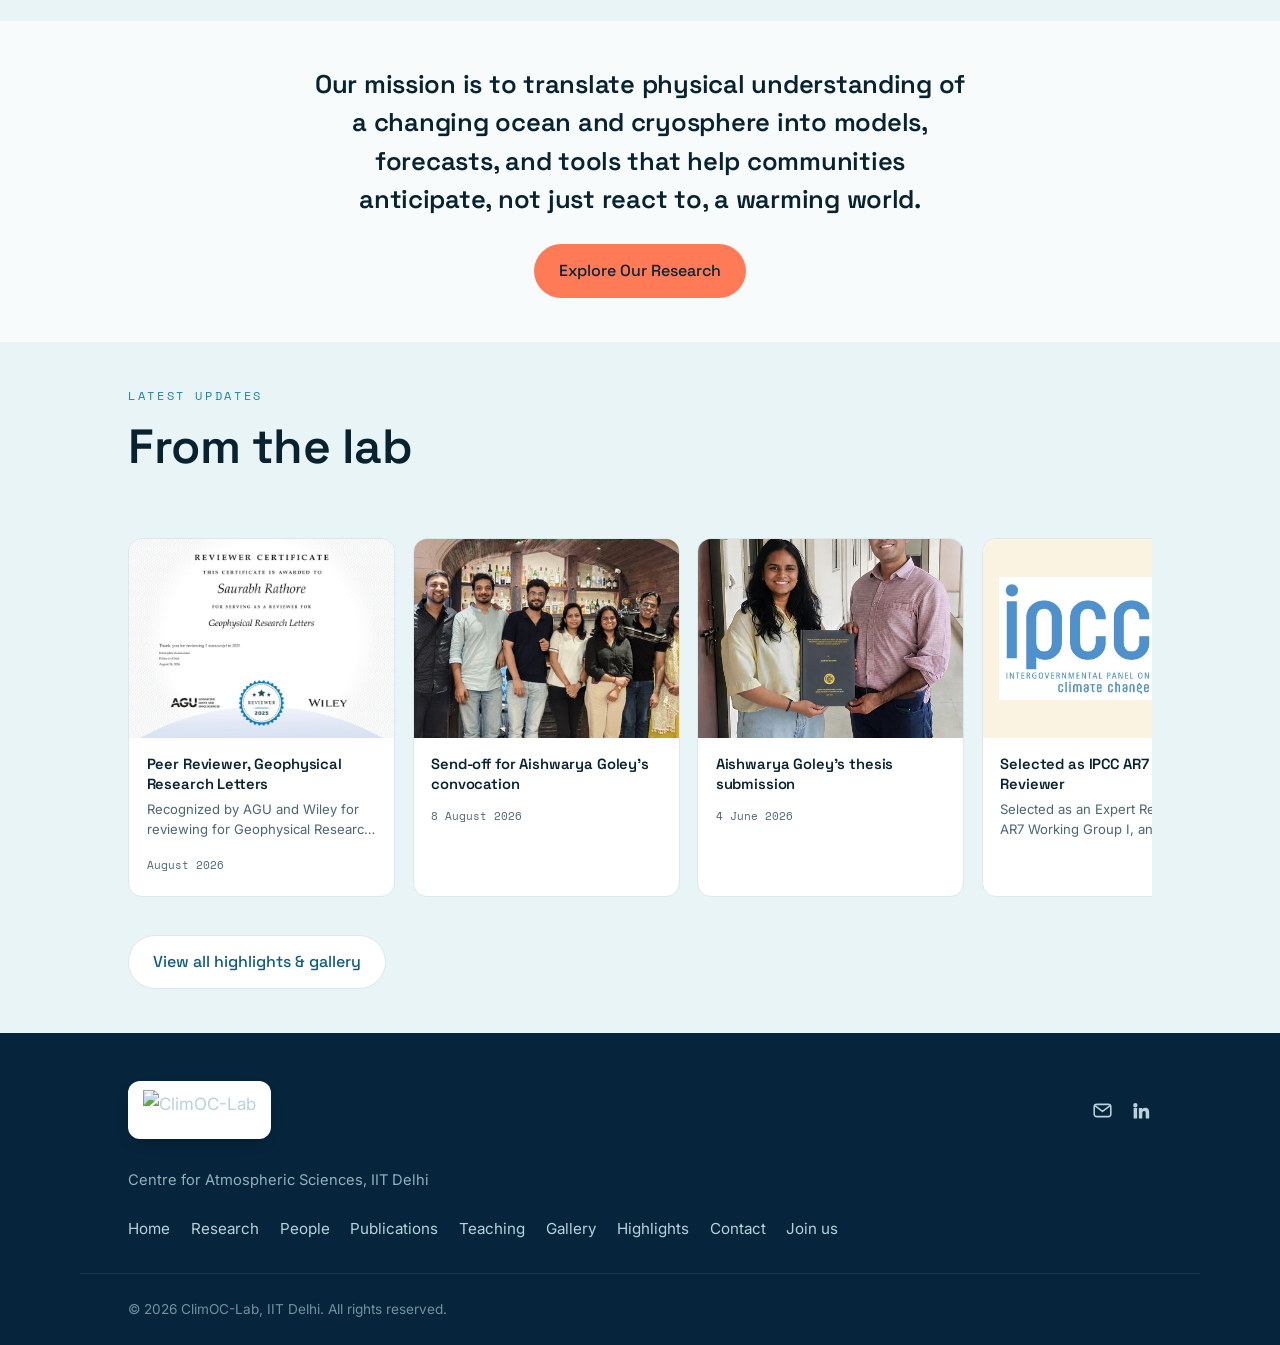
==== commit e351bada: "Add files via upload" ====
--- a/index.html
+++ b/index.html
@@ -217,12 +217,16 @@
           <div class="phd-card__body">
             <h2 class="phd-card__title">PhD Opportunity at ClimOC-Lab</h2>
             <p class="phd-card__text">
-              We are inviting applications from motivated PhD aspirants with a valid
-              <strong>CSIR/UGC Fellowship</strong> and from MS (Research) aspirants to join our
-              research group. If you're passionate about ocean, cryosphere, and climate science,
-              and want to tackle real-world questions about our Earth's changing climate,
-              <a href="mailto:srathore@iitd.ac.in">get in touch</a> with us or
-              explore our <a href="join.html">open positions</a>.
+              Prospective students interested in joining the group are welcome to get in touch.
+              We are looking for motivated PhD aspirants (including those with a valid
+              <strong>CSIR/UGC Fellowship</strong>) and MS (Research) aspirants. If you're
+              passionate about ocean, cryosphere, and climate science, and want to tackle
+              real-world questions about our Earth's changing climate, we would love to hear from
+              you. Admissions follow the official IIT Delhi process, so please apply through the
+              <a href="https://home.iitd.ac.in/" target="_blank" rel="noopener">IIT Delhi admissions portal</a>
+              and <a href="mailto:srathore@iitd.ac.in">write to us</a> about your research
+              interests. You can also read about <a href="research.html">what we work on</a>
+              or visit our <a href="join.html">joining page</a>.
             </p>
           </div>
         </div>
